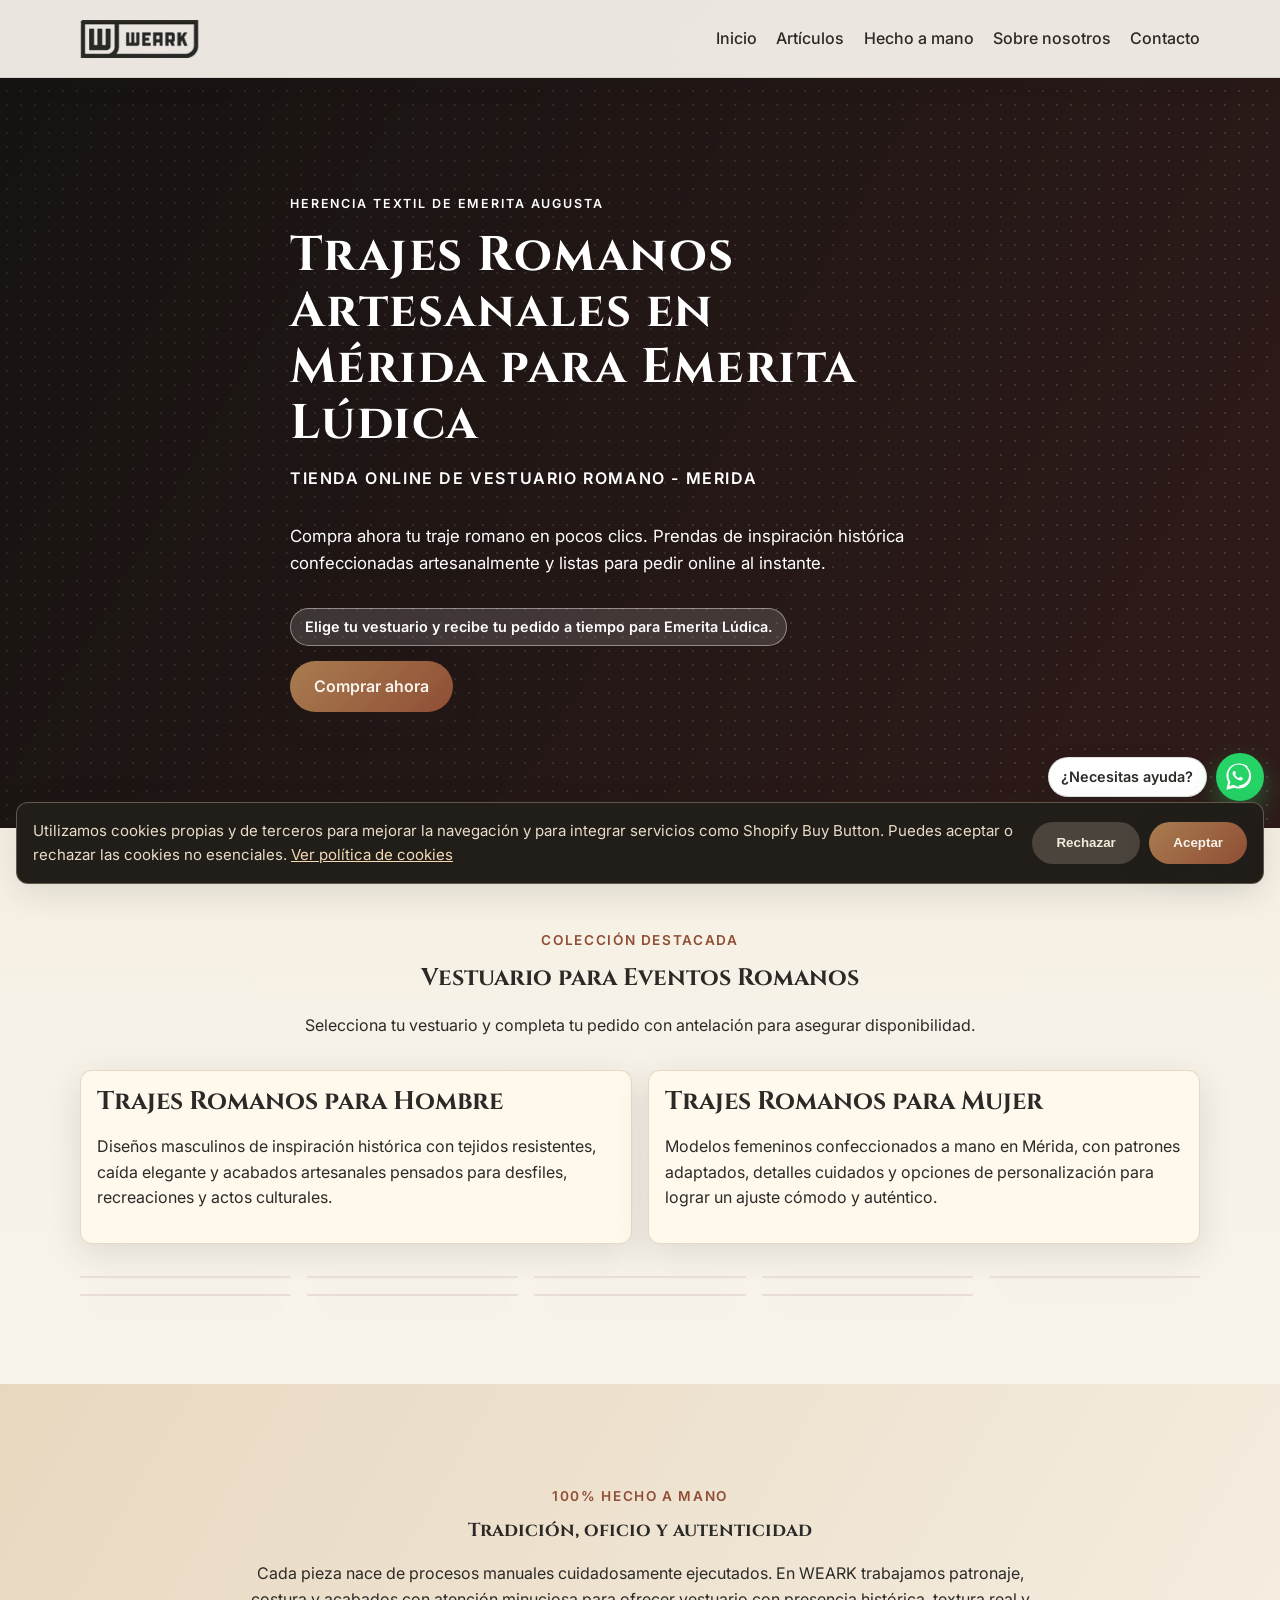
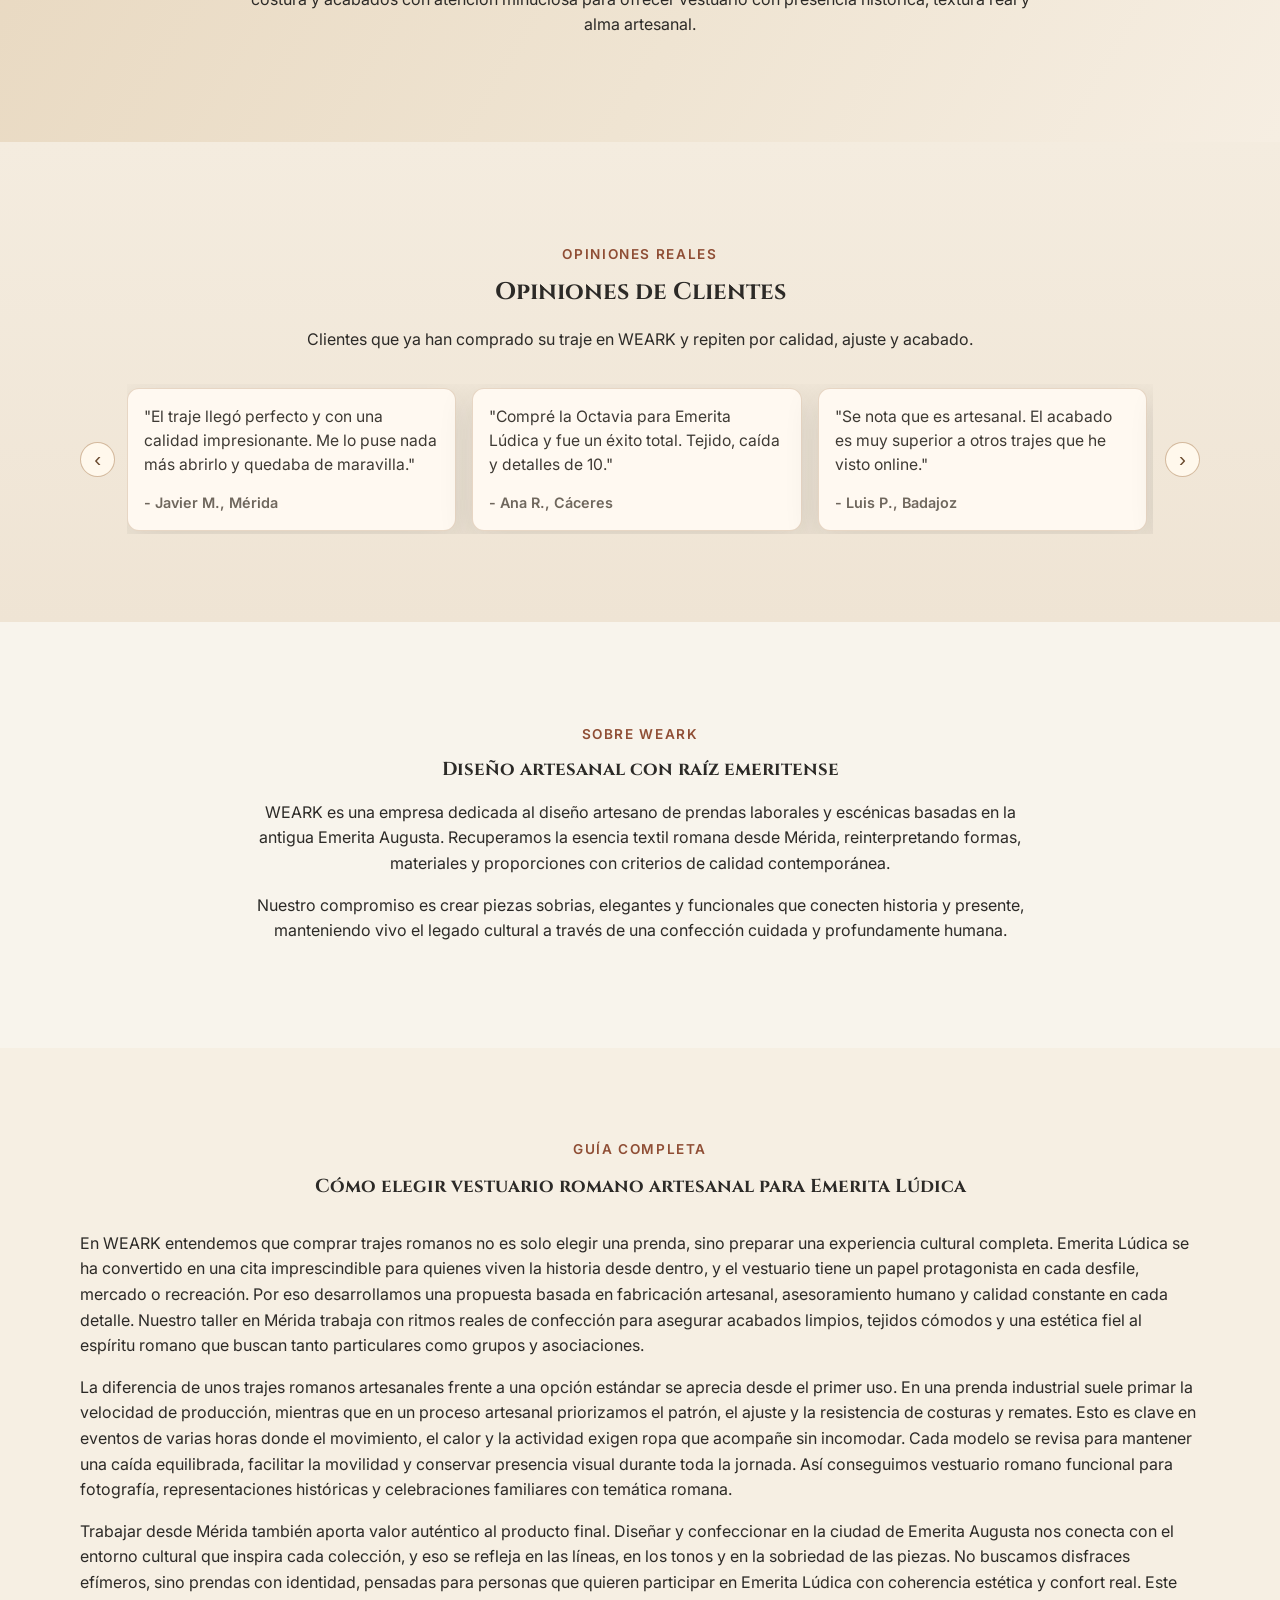
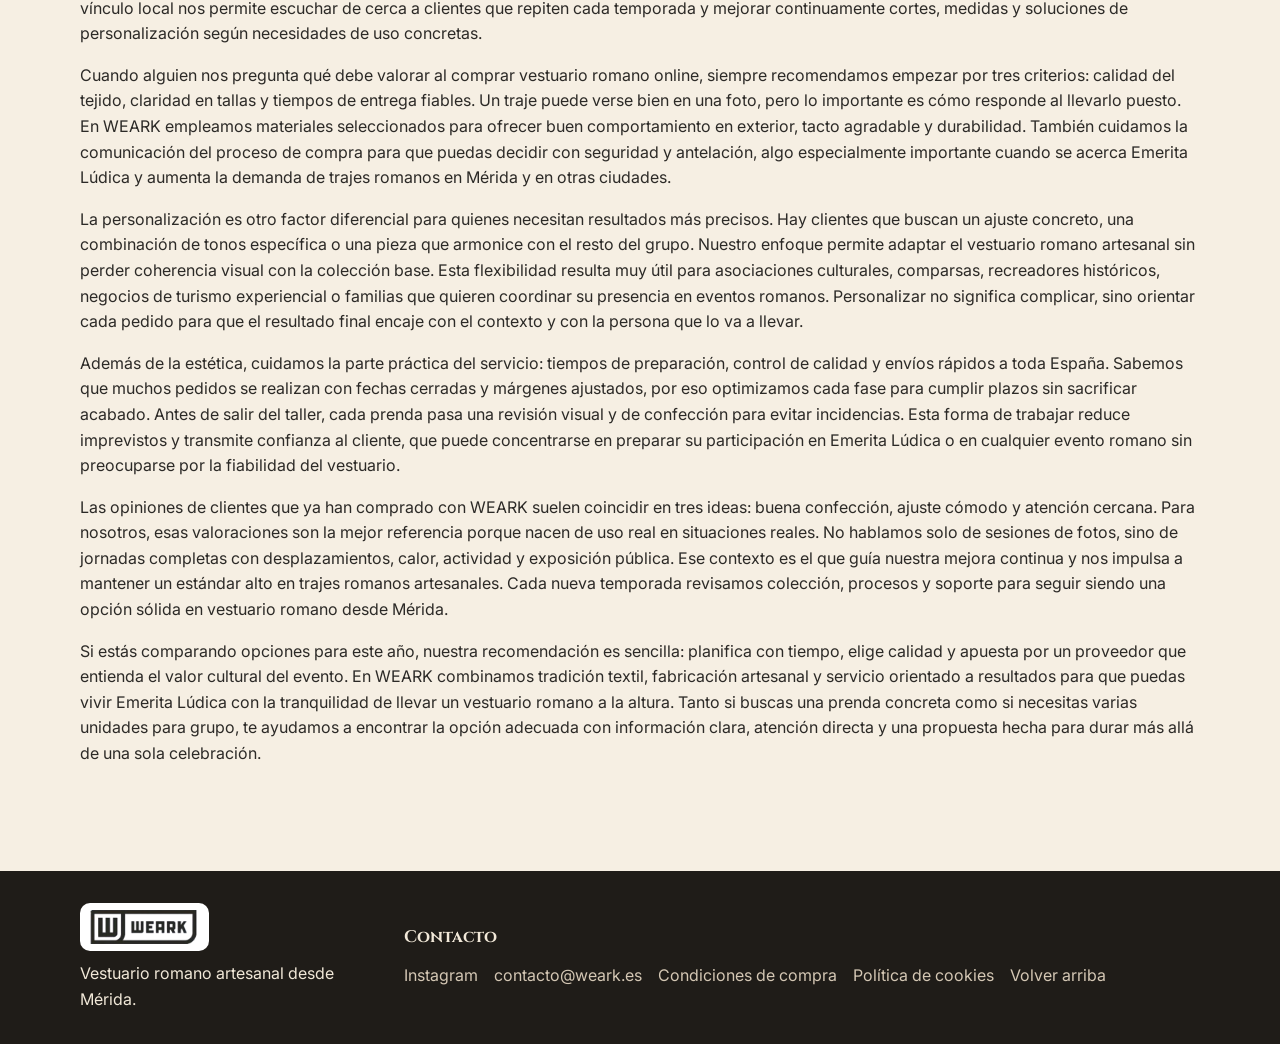
==== index.html @ 467ff2b6 "d" ====
﻿<!doctype html>
<html lang="es">
<head>
    <!-- Google Tag Manager -->
    
    <script>
(function(w,d,s,l,i){
  w[l]=w[l]||[];
  w[l].push({'gtm.start': new Date().getTime(), event:'gtm.js'});
  var f=d.getElementsByTagName(s)[0],
      j=d.createElement(s),
      dl=l!='dataLayer' ? '&l='+l : '';
  j.async=true;
  j.src='https://www.googletagmanager.com/gtm.js?id='+i+dl;
  f.parentNode.insertBefore(j,f);
})(window,document,'script','dataLayer','GTM-5R88CDH3');
</script>
    <!-- End Google Tag Manager -->
    <meta charset="UTF-8">
    <meta name="viewport" content="width=device-width, initial-scale=1.0">
    <title>Trajes Romanos Artesanales para Emerita Lúdica | WEARK</title>
    <meta name="description" content="Trajes romanos artesanales para Emerita Lúdica, confeccionados a mano en Mérida por WEARK. Calidad premium, personalización y envíos rápidos a toda España.">
    <meta name="robots" content="index, follow, max-image-preview:large, max-snippet:-1, max-video-preview:-1">
    <meta name="author" content="WEARK">
    <link rel="canonical" href="https://www.trajesromanos.com/">

    <meta property="og:locale" content="es_ES">
    <meta property="og:type" content="website">
    <meta property="og:site_name" content="WEARK">
    <meta property="og:title" content="Trajes Romanos Artesanales para Emerita Lúdica | WEARK">
    <meta property="og:description" content="Trajes romanos artesanales hechos a mano en Mérida. Calidad premium para Emerita Lúdica.">
    <meta property="og:url" content="https://www.trajesromanos.com/">
    <meta property="og:image" content="https://www.trajesromanos.com/og-image.jpg">

    <meta name="twitter:card" content="summary_large_image">
    <meta name="twitter:title" content="Trajes Romanos Artesanales para Emerita Lúdica | WEARK">
    <meta name="twitter:description" content="Trajes romanos artesanales hechos a mano en Mérida. Calidad premium para Emerita Lúdica.">
    <meta name="twitter:image" content="https://www.trajesromanos.com/og-image.jpg">

    <script type="application/ld+json">
    {
      "@context": "https://schema.org",
      "@type": "Organization",
      "name": "WEARK",
      "url": "https://www.trajesromanos.com/",
      "logo": "https://www.trajesromanos.com/static/logo_base.png",
      "email": "contacto@weark.es",
      "telephone": "+34 630 105 948",
      "address": {
        "@type": "PostalAddress",
        "streetAddress": "Marquesa de Pinares, 11",
        "addressLocality": "Mérida",
        "postalCode": "06800",
        "addressRegion": "Badajoz",
        "addressCountry": "ES"
      },
      "sameAs": [
        "https://www.instagram.com/weark.es/"
      ]
    }
    </script>
    <script type="application/ld+json">
    {
      "@context": "https://schema.org",
      "@type": "WebSite",
      "name": "WEARK",
      "url": "https://www.trajesromanos.com/",
      "inLanguage": "es-ES"
    }
    </script>
    <link rel="preconnect" href="https://fonts.googleapis.com">
    <link rel="preconnect" href="https://fonts.gstatic.com" crossorigin>
    <link href="https://fonts.googleapis.com/css2?family=Cinzel:wght@500;700&family=Inter:wght@400;500;600&display=swap" rel="stylesheet">
    <link rel="stylesheet" href="static/css/style.css">
</head>
<body>
<!-- Google Tag Manager (noscript) -->
<noscript>
  <iframe src="https://www.googletagmanager.com/ns.html?id=GTM-5R88CDH3"
  height="0" width="0" style="display:none;visibility:hidden"></iframe>
</noscript>
<!-- End Google Tag Manager (noscript) -->
<header class="hero" id="inicio">
    <video class="hero-video" autoplay muted loop playsinline preload="metadata" aria-hidden="true">
        <source src="static/tovarvideo.m4v" type="video/mp4">
    </video>
    <div class="hero-overlay"></div>
    <nav class="navbar">
        <div class="navbar-inner">
            <a href="#inicio" class="logo" aria-label="WEARK">
                <img src="static/logo_base.png" alt="Logo de WEARK, marca de trajes romanos artesanales en Mérida" class="logo-img" width="180" height="48" loading="lazy" decoding="async">
            </a>
            <button class="menu-toggle" aria-label="Abrir menú">Menú</button>
            <ul class="nav-links">
                <li><a href="#inicio">Inicio</a></li>
                <li><a href="#articulos">Artículos</a></li>
                <li><a href="#hecho-mano">Hecho a mano</a></li>
                <li><a href="#sobre-nosotros">Sobre nosotros</a></li>
                <li><a href="#contacto">Contacto</a></li>
            </ul>
        </div>
    </nav>

    <div class="hero-content container">
        <p class="hero-kicker">Herencia textil de Emerita Augusta</p>
        <h1>Trajes Romanos Artesanales en Mérida para Emerita Lúdica</h1>
        <p class="hero-subtitle">TIENDA ONLINE DE VESTUARIO ROMANO - MERIDA</p>
        <p class="hero-text">
            Compra ahora tu traje romano en pocos clics. Prendas de inspiración histórica
            confeccionadas artesanalmente y listas para pedir online al instante.
        </p>
        <p class="hero-guarantee">Elige tu vestuario y recibe tu pedido a tiempo para Emerita Lúdica.</p>
        <a href="#articulos" class="btn btn-primary">Comprar ahora</a>
    </div>
</header>

<main>
    <section class="section products" id="articulos">
        <div class="container">
            <div class="section-heading">
                <p class="section-label">Colección destacada</p>
                <h2>Vestuario para Eventos Romanos</h2>
                <p>
                    Selecciona tu vestuario y completa tu pedido con antelación para asegurar disponibilidad.
                </p>
                
            </div>

            <div class="seo-category-grid" aria-label="Categorías principales de vestuario romano">
                <article class="seo-category-card">
                    <h2>Trajes Romanos para Hombre</h2>
                    <p>
                        Diseños masculinos de inspiración histórica con tejidos resistentes, caída elegante y
                        acabados artesanales pensados para desfiles, recreaciones y actos culturales.
                    </p>
                </article>
                <article class="seo-category-card">
                    <h2>Trajes Romanos para Mujer</h2>
                    <p>
                        Modelos femeninos confeccionados a mano en Mérida, con patrones adaptados, detalles
                        cuidados y opciones de personalización para lograr un ajuste cómodo y auténtico.
                    </p>
                </article>
            </div>

            <div class="product-grid">
                <article class="product-card product-card--agripa" data-shopify-product-id="15895542497667">
                    <div class="shopify-button-placeholder">
                        <div id='product-component-1776346772786'></div>
                        <script type="text/javascript">
                    /*<![CDATA[*/
                    (function () {
                      var scriptURL = 'https://sdks.shopifycdn.com/buy-button/latest/buy-button-storefront.min.js';
                      if (window.ShopifyBuy) {
                        if (window.ShopifyBuy.UI) {
                          ShopifyBuyInit();
                        } else {
                          loadScript();
                        }
                      } else {
                        loadScript();
                      }
                      function loadScript() {
                        var script = document.createElement('script');
                        script.async = true;
                        script.src = scriptURL;
                        (document.getElementsByTagName('head')[0] || document.getElementsByTagName('body')[0]).appendChild(script);
                        script.onload = ShopifyBuyInit;
                      }
                      function ShopifyBuyInit() {
                        var client = ShopifyBuy.buildClient({
                          domain: 'gtq3mq-vb.myshopify.com',
                          storefrontAccessToken: '32702bb775fb3dd5990b9d63f48bd578',
                        });
                        ShopifyBuy.UI.onReady(client).then(function (ui) {
                          ui.createComponent('product', {
                            id: '15895542497667',
                            node: document.getElementById('product-component-1776346772786'),
                            moneyFormat: 'desde%20%E2%82%AC%7B%7Bamount_with_comma_separator%7D%7D',
                            options: {
                      "product": {
                        "styles": {
                          "product": {
                            "@media (min-width: 601px)": {
                              "max-width": "calc(25% - 20px)",
                              "margin-left": "20px",
                              "margin-bottom": "50px"
                            }
                          }
                        },
                        "buttonDestination": "modal",
                                "contents": {
                          "options": false,
                          "price": true
                        },
                        "text": {
                          "button": "COMPRAR"
                        }
                      },
                      "productSet": {
                        "styles": {
                          "products": {
                            "@media (min-width: 601px)": {
                              "margin-left": "-20px"
                            }
                          }
                        }
                      },
                      "modalProduct": {
                        "contents": {
                          "img": false,
                          "imgWithCarousel": true,
                          "button": false,
                          "buttonWithQuantity": true
                        },
                        "styles": {
                          "product": {
                            "@media (min-width: 601px)": {
                              "max-width": "100%",
                              "margin-left": "0px",
                              "margin-bottom": "0px"
                            }
                          }
                        },
                        "text": {
                          "button": "COMPRAR"
                        }
                      },
                      "option": {},
                      "cart": {
                        "text": {
                          "total": "Subtotal",
                          "button": "Checkout"
                        }
                      },
                      "toggle": {}
                    },
                          });
                        });
                      }
                    })();
                    /*]]>*/
                        </script>
                    </div>
                </article>

                <article class="product-card product-card--justiniano" data-shopify-product-id="15900901114243">
                    <div class="shopify-button-placeholder">
                        <div id='product-component-1776346635353'></div>
                        <script type="text/javascript">
                    /*<![CDATA[*/
                    (function () {
                      var scriptURL = 'https://sdks.shopifycdn.com/buy-button/latest/buy-button-storefront.min.js';
                      if (window.ShopifyBuy) {
                        if (window.ShopifyBuy.UI) {
                          ShopifyBuyInit();
                        } else {
                          loadScript();
                        }
                      } else {
                        loadScript();
                      }
                      function loadScript() {
                        var script = document.createElement('script');
                        script.async = true;
                        script.src = scriptURL;
                        (document.getElementsByTagName('head')[0] || document.getElementsByTagName('body')[0]).appendChild(script);
                        script.onload = ShopifyBuyInit;
                      }
                      function ShopifyBuyInit() {
                        var client = ShopifyBuy.buildClient({
                          domain: 'gtq3mq-vb.myshopify.com',
                          storefrontAccessToken: '32702bb775fb3dd5990b9d63f48bd578',
                        });
                        ShopifyBuy.UI.onReady(client).then(function (ui) {
                          ui.createComponent('product', {
                            id: '15900901114243',
                            node: document.getElementById('product-component-1776346635353'),
                            moneyFormat: 'desde%20%E2%82%AC%7B%7Bamount_with_comma_separator%7D%7D',
                            options: {
                              "product": {
                                "styles": {
                                  "product": {
                                    "@media (min-width: 601px)": {
                                      "max-width": "calc(25% - 20px)",
                                      "margin-left": "20px",
                                      "margin-bottom": "50px"
                                    }
                                  }
                                },
                                "buttonDestination": "modal",
                                "contents": {
                                  "options": false,
                                  "price": true
                                },
                                "text": {
                                  "button": "COMPRAR"
                                }
                              },
                              "productSet": {
                                "styles": {
                                  "products": {
                                    "@media (min-width: 601px)": {
                                      "margin-left": "-20px"
                                    }
                                  }
                                }
                              },
                              "modalProduct": {
                                "contents": {
                                  "img": false,
                                  "imgWithCarousel": true,
                                  "button": false,
                                  "buttonWithQuantity": true
                                },
                                "styles": {
                                  "product": {
                                    "@media (min-width: 601px)": {
                                      "max-width": "100%",
                                      "margin-left": "0px",
                                      "margin-bottom": "0px"
                                    }
                                  }
                                },
                                "text": {
                          "button": "COMPRAR"
                                }
                              },
                              "option": {},
                              "cart": {
                                "text": {
                                  "total": "Subtotal",
                                  "button": "Checkout"
                                }
                              },
                              "toggle": {}
                            },
                          });
                        });
                      }
                    })();
                    /*]]>*/
                        </script>
                    </div>
                </article>

                <article class="product-card product-card--lucio" data-shopify-product-id="15900936995203">
                    <div class="shopify-button-placeholder">
                        <div id='product-component-1776347283385'></div>
                        <script type="text/javascript">
                        /*<![CDATA[*/
                        (function () {
                          var scriptURL = 'https://sdks.shopifycdn.com/buy-button/latest/buy-button-storefront.min.js';
                          if (window.ShopifyBuy) {
                            if (window.ShopifyBuy.UI) {
                              ShopifyBuyInit();
                            } else {
                              loadScript();
                            }
                          } else {
                            loadScript();
                          }
                          function loadScript() {
                            var script = document.createElement('script');
                            script.async = true;
                            script.src = scriptURL;
                            (document.getElementsByTagName('head')[0] || document.getElementsByTagName('body')[0]).appendChild(script);
                            script.onload = ShopifyBuyInit;
                          }
                          function ShopifyBuyInit() {
                            var client = ShopifyBuy.buildClient({
                              domain: 'gtq3mq-vb.myshopify.com',
                              storefrontAccessToken: '32702bb775fb3dd5990b9d63f48bd578',
                            });
                            ShopifyBuy.UI.onReady(client).then(function (ui) {
                              ui.createComponent('product', {
                                id: '15900936995203',
                                node: document.getElementById('product-component-1776347283385'),
                                moneyFormat: 'desde%20%E2%82%AC%7B%7Bamount_with_comma_separator%7D%7D',
                                options: {
                          "product": {
                            "styles": {
                              "product": {
                                "@media (min-width: 601px)": {
                                  "max-width": "calc(25% - 20px)",
                                  "margin-left": "20px",
                                  "margin-bottom": "50px"
                                }
                              }
                            },
                            "buttonDestination": "modal",
                                "contents": {
                              "options": false,
                              "price": true
                            },
                            "text": {
                              "button": "COMPRAR"
                            }
                          },
                          "productSet": {
                            "styles": {
                              "products": {
                                "@media (min-width: 601px)": {
                                  "margin-left": "-20px"
                                }
                              }
                            }
                          },
                          "modalProduct": {
                            "contents": {
                              "img": false,
                              "imgWithCarousel": true,
                              "button": false,
                              "buttonWithQuantity": true
                            },
                            "styles": {
                              "product": {
                                "@media (min-width: 601px)": {
                                  "max-width": "100%",
                                  "margin-left": "0px",
                                  "margin-bottom": "0px"
                                }
                              }
                            },
                            "text": {
                                "button": "COMPRAR"
                            }
                          },
                          "option": {},
                          "cart": {
                            "text": {
                              "total": "Subtotal",
                              "button": "Checkout"
                            }
                          },
                          "toggle": {}
                        },
                              });
                            });
                          }
                        })();
                        /*]]>*/
                        </script>
                    </div>
                </article>

                <article class="product-card product-card--octavia-capa" data-shopify-product-id="15901947167107">
                    <div class="shopify-button-placeholder">
                        <div id='product-component-1776407784008'></div>
                        <script type="text/javascript">
                        /*<![CDATA[*/
                        (function () {
                          var scriptURL = 'https://sdks.shopifycdn.com/buy-button/latest/buy-button-storefront.min.js';
                          if (window.ShopifyBuy) {
                            if (window.ShopifyBuy.UI) {
                              ShopifyBuyInit();
                            } else {
                              loadScript();
                            }
                          } else {
                            loadScript();
                          }
                          function loadScript() {
                            var script = document.createElement('script');
                            script.async = true;
                            script.src = scriptURL;
                            (document.getElementsByTagName('head')[0] || document.getElementsByTagName('body')[0]).appendChild(script);
                            script.onload = ShopifyBuyInit;
                          }
                          function ShopifyBuyInit() {
                            var client = ShopifyBuy.buildClient({
                              domain: 'gtq3mq-vb.myshopify.com',
                              storefrontAccessToken: '32702bb775fb3dd5990b9d63f48bd578',
                            });
                            ShopifyBuy.UI.onReady(client).then(function (ui) {
                              ui.createComponent('product', {
                                id: '15901947167107',
                                node: document.getElementById('product-component-1776407784008'),
                                moneyFormat: 'desde%20%E2%82%AC%7B%7Bamount_with_comma_separator%7D%7D',
                                options: {
                                  "product": {
                                    "styles": {
                                      "product": {
                                        "@media (min-width: 601px)": {
                                          "max-width": "calc(25% - 20px)",
                                          "margin-left": "20px",
                                          "margin-bottom": "50px"
                                        }
                                      }
                                    },
                                    "buttonDestination": "modal",
                                "contents": {
                                      "options": false,
                                      "price": true
                                    },
                                    "text": {
                                      "button": "COMPRAR"
                                    }
                                  },
                                  "productSet": {
                                    "styles": {
                                      "products": {
                                        "@media (min-width: 601px)": {
                                          "margin-left": "-20px"
                                        }
                                      }
                                    }
                                  },
                                  "modalProduct": {
                                    "contents": {
                                      "img": false,
                                      "imgWithCarousel": true,
                                      "button": false,
                                      "buttonWithQuantity": true
                                    },
                                    "styles": {
                                      "product": {
                                        "@media (min-width: 601px)": {
                                          "max-width": "100%",
                                          "margin-left": "0px",
                                          "margin-bottom": "0px"
                                        }
                                      }
                                    },
                                    "text": {
                                    "button": "COMPRAR"
                                    }
                                  },
                                  "option": {},
                                  "cart": {
                                    "text": {
                                      "total": "Subtotal",
                                      "button": "Checkout"
                                    }
                                  },
                                  "toggle": {}
                                },
                              });
                            });
                          }
                        })();
                        /*]]>*/
                        </script>
                    </div>
                </article>

                <article class="product-card product-card--teodora" data-shopify-product-id="15901936877955">
                    <div class="shopify-button-placeholder">
                        <div id='product-component-1776407902450'></div>
                        <script type="text/javascript">
                        /*<![CDATA[*/
                        (function () {
                          var scriptURL = 'https://sdks.shopifycdn.com/buy-button/latest/buy-button-storefront.min.js';
                          if (window.ShopifyBuy) {
                            if (window.ShopifyBuy.UI) {
                              ShopifyBuyInit();
                            } else {
                              loadScript();
                            }
                          } else {
                            loadScript();
                          }
                          function loadScript() {
                            var script = document.createElement('script');
                            script.async = true;
                            script.src = scriptURL;
                            (document.getElementsByTagName('head')[0] || document.getElementsByTagName('body')[0]).appendChild(script);
                            script.onload = ShopifyBuyInit;
                          }
                          function ShopifyBuyInit() {
                            var client = ShopifyBuy.buildClient({
                              domain: 'gtq3mq-vb.myshopify.com',
                              storefrontAccessToken: '32702bb775fb3dd5990b9d63f48bd578',
                            });
                            ShopifyBuy.UI.onReady(client).then(function (ui) {
                              ui.createComponent('product', {
                                id: '15901936877955',
                                node: document.getElementById('product-component-1776407902450'),
                                moneyFormat: 'desde%20%E2%82%AC%7B%7Bamount_with_comma_separator%7D%7D',
                                options: {
                                  "product": {
                                    "styles": {
                                      "product": {
                                        "@media (min-width: 601px)": {
                                          "max-width": "calc(25% - 20px)",
                                          "margin-left": "20px",
                                          "margin-bottom": "50px"
                                        }
                                      }
                                    },
                                    "buttonDestination": "modal",
                                "contents": {
                                      "options": false,
                                      "price": true
                                    },
                                    "text": {
                                      "button": "COMPRAR"
                                    }
                                  },
                                  "productSet": {
                                    "styles": {
                                      "products": {
                                        "@media (min-width: 601px)": {
                                          "margin-left": "-20px"
                                        }
                                      }
                                    }
                                  },
                                  "modalProduct": {
                                    "contents": {
                                      "img": false,
                                      "imgWithCarousel": true,
                                      "button": false,
                                      "buttonWithQuantity": true
                                    },
                                    "styles": {
                                      "product": {
                                        "@media (min-width: 601px)": {
                                          "max-width": "100%",
                                          "margin-left": "0px",
                                          "margin-bottom": "0px"
                                        }
                                      }
                                    },
                                    "text": {
                                      "button": "COMPRAR"
                                    }
                                  },
                                  "option": {},
                                  "cart": {
                                    "text": {
                                      "total": "Subtotal",
                                      "button": "Checkout"
                                    }
                                  },
                                  "toggle": {}
                                },
                              });
                            });
                          }
                        })();
                        /*]]>*/
                        </script>
                    </div>
                </article>

                <article class="product-card product-card--livia" data-shopify-product-id="15901921280387">
                    <div class="shopify-button-placeholder">
                        <div id='product-component-1776408041378'></div>
                        <script type="text/javascript">
                        /*<![CDATA[*/
                        (function () {
                          var scriptURL = 'https://sdks.shopifycdn.com/buy-button/latest/buy-button-storefront.min.js';
                          if (window.ShopifyBuy) {
                            if (window.ShopifyBuy.UI) {
                              ShopifyBuyInit();
                            } else {
                              loadScript();
                            }
                          } else {
                            loadScript();
                          }
                          function loadScript() {
                            var script = document.createElement('script');
                            script.async = true;
                            script.src = scriptURL;
                            (document.getElementsByTagName('head')[0] || document.getElementsByTagName('body')[0]).appendChild(script);
                            script.onload = ShopifyBuyInit;
                          }
                          function ShopifyBuyInit() {
                            var client = ShopifyBuy.buildClient({
                              domain: 'gtq3mq-vb.myshopify.com',
                              storefrontAccessToken: '32702bb775fb3dd5990b9d63f48bd578',
                            });
                            ShopifyBuy.UI.onReady(client).then(function (ui) {
                              ui.createComponent('product', {
                                id: '15901921280387',
                                node: document.getElementById('product-component-1776408041378'),
                                moneyFormat: 'desde%20%E2%82%AC%7B%7Bamount_with_comma_separator%7D%7D',
                                options: {
                                  "product": {
                                    "styles": {
                                      "product": {
                                        "@media (min-width: 601px)": {
                                          "max-width": "calc(25% - 20px)",
                                          "margin-left": "20px",
                                          "margin-bottom": "50px"
                                        }
                                      }
                                    },
                                    "buttonDestination": "modal",
                                "contents": {
                                      "options": false,
                                      "price": true
                                    },
                                    "text": {
                                      "button": "COMPRAR"
                                    }
                                  },
                                  "productSet": {
                                    "styles": {
                                      "products": {
                                        "@media (min-width: 601px)": {
                                          "margin-left": "-20px"
                                        }
                                      }
                                    }
                                  },
                                  "modalProduct": {
                                    "contents": {
                                      "img": false,
                                      "imgWithCarousel": true,
                                      "button": false,
                                      "buttonWithQuantity": true
                                    },
                                    "styles": {
                                      "product": {
                                        "@media (min-width: 601px)": {
                                          "max-width": "100%",
                                          "margin-left": "0px",
                                          "margin-bottom": "0px"
                                        }
                                      }
                                    },
                                    "text": {
                                      "button": "COMPRAR"
                                    }
                                  },
                                  "option": {},
                                  "cart": {
                                    "text": {
                                      "total": "Subtotal",
                                      "button": "Checkout"
                                    }
                                  },
                                  "toggle": {}
                                },
                              });
                            });
                          }
                        })();
                        /*]]>*/
                        </script>
                    </div>
                </article>

                <article class="product-card product-card--proserpina" data-shopify-product-id="15901855318403">
                    <div class="shopify-button-placeholder">
                        <div id='product-component-1776408154618'></div>
                        <script type="text/javascript">
                        /*<![CDATA[*/
                        (function () {
                          var scriptURL = 'https://sdks.shopifycdn.com/buy-button/latest/buy-button-storefront.min.js';
                          if (window.ShopifyBuy) {
                            if (window.ShopifyBuy.UI) {
                              ShopifyBuyInit();
                            } else {
                              loadScript();
                            }
                          } else {
                            loadScript();
                          }
                          function loadScript() {
                            var script = document.createElement('script');
                            script.async = true;
                            script.src = scriptURL;
                            (document.getElementsByTagName('head')[0] || document.getElementsByTagName('body')[0]).appendChild(script);
                            script.onload = ShopifyBuyInit;
                          }
                          function ShopifyBuyInit() {
                            var client = ShopifyBuy.buildClient({
                              domain: 'gtq3mq-vb.myshopify.com',
                              storefrontAccessToken: '32702bb775fb3dd5990b9d63f48bd578',
                            });
                            ShopifyBuy.UI.onReady(client).then(function (ui) {
                              ui.createComponent('product', {
                                id: '15901855318403',
                                node: document.getElementById('product-component-1776408154618'),
                                moneyFormat: 'desde%20%E2%82%AC%7B%7Bamount_with_comma_separator%7D%7D',
                                options: {
                                  "product": {
                                    "styles": {
                                      "product": {
                                        "@media (min-width: 601px)": {
                                          "max-width": "calc(25% - 20px)",
                                          "margin-left": "20px",
                                          "margin-bottom": "50px"
                                        }
                                      }
                                    },
                                    "buttonDestination": "modal",
                                "contents": {
                                      "options": false,
                                      "price": true
                                    },
                                    "text": {
                                      "button": "COMPRAR"
                                    }
                                  },
                                  "productSet": {
                                    "styles": {
                                      "products": {
                                        "@media (min-width: 601px)": {
                                          "margin-left": "-20px"
                                        }
                                      }
                                    }
                                  },
                                  "modalProduct": {
                                    "contents": {
                                      "img": false,
                                      "imgWithCarousel": true,
                                      "button": false,
                                      "buttonWithQuantity": true
                                    },
                                    "styles": {
                                      "product": {
                                        "@media (min-width: 601px)": {
                                          "max-width": "100%",
                                          "margin-left": "0px",
                                          "margin-bottom": "0px"
                                        }
                                      }
                                    },
                                    "text": {
                                      "button": "COMPRAR"
                                    }
                                  },
                                  "option": {},
                                  "cart": {
                                    "text": {
                                      "total": "Subtotal",
                                      "button": "Checkout"
                                    }
                                  },
                                  "toggle": {}
                                },
                              });
                            });
                          }
                        })();
                        /*]]>*/
                        </script>
                    </div>
                </article>

                <article class="product-card" data-shopify-product-id="15902953079171">
                    <div class="shopify-button-placeholder">
                        <div id='product-component-1776409500713'></div>
                        <script type="text/javascript">
                        /*<![CDATA[*/
                        (function () {
                          var scriptURL = 'https://sdks.shopifycdn.com/buy-button/latest/buy-button-storefront.min.js';
                          if (window.ShopifyBuy) {
                            if (window.ShopifyBuy.UI) {
                              ShopifyBuyInit();
                            } else {
                              loadScript();
                            }
                          } else {
                            loadScript();
                          }
                          function loadScript() {
                            var script = document.createElement('script');
                            script.async = true;
                            script.src = scriptURL;
                            (document.getElementsByTagName('head')[0] || document.getElementsByTagName('body')[0]).appendChild(script);
                            script.onload = ShopifyBuyInit;
                          }
                          function ShopifyBuyInit() {
                            var client = ShopifyBuy.buildClient({
                              domain: 'gtq3mq-vb.myshopify.com',
                              storefrontAccessToken: '32702bb775fb3dd5990b9d63f48bd578',
                            });
                            ShopifyBuy.UI.onReady(client).then(function (ui) {
                              ui.createComponent('product', {
                                id: '15902953079171',
                                node: document.getElementById('product-component-1776409500713'),
                                moneyFormat: 'desde%20%E2%82%AC%7B%7Bamount_with_comma_separator%7D%7D',
                                options: {
                                  "product": {
                                    "styles": {
                                      "product": {
                                        "@media (min-width: 601px)": {
                                          "max-width": "calc(25% - 20px)",
                                          "margin-left": "20px",
                                          "margin-bottom": "50px"
                                        }
                                      }
                                    },
                                    "buttonDestination": "modal",
                                "contents": {
                                      "options": false,
                                      "price": true
                                    },
                                    "text": {
                                      "button": "COMPRAR"
                                    }
                                  },
                                  "productSet": {
                                    "styles": {
                                      "products": {
                                        "@media (min-width: 601px)": {
                                          "margin-left": "-20px"
                                        }
                                      }
                                    }
                                  },
                                  "modalProduct": {
                                    "contents": {
                                      "img": false,
                                      "imgWithCarousel": true,
                                      "button": false,
                                      "buttonWithQuantity": true
                                    },
                                    "styles": {
                                      "product": {
                                        "@media (min-width: 601px)": {
                                          "max-width": "100%",
                                          "margin-left": "0px",
                                          "margin-bottom": "0px"
                                        }
                                      }
                                    },
                                    "text": {
                                      "button": "COMPRAR"
                                    }
                                  },
                                  "option": {},
                                  "cart": {
                                    "text": {
                                      "total": "Subtotal",
                                      "button": "Checkout"
                                    }
                                  },
                                  "toggle": {}
                                },
                              });
                            });
                          }
                        })();
                        /*]]>*/
                        </script>
                    </div>
                </article>

                <article class="product-card" data-shopify-product-id="15903000920451">
                    <div class="shopify-button-placeholder">
                        <div id='product-component-1776410969298'></div>
                        <script type="text/javascript">
                        /*<![CDATA[*/
                        (function () {
                          var scriptURL = 'https://sdks.shopifycdn.com/buy-button/latest/buy-button-storefront.min.js';
                          if (window.ShopifyBuy) {
                            if (window.ShopifyBuy.UI) {
                              ShopifyBuyInit();
                            } else {
                              loadScript();
                            }
                          } else {
                            loadScript();
                          }
                          function loadScript() {
                            var script = document.createElement('script');
                            script.async = true;
                            script.src = scriptURL;
                            (document.getElementsByTagName('head')[0] || document.getElementsByTagName('body')[0]).appendChild(script);
                            script.onload = ShopifyBuyInit;
                          }
                          function ShopifyBuyInit() {
                            var client = ShopifyBuy.buildClient({
                              domain: 'gtq3mq-vb.myshopify.com',
                              storefrontAccessToken: '32702bb775fb3dd5990b9d63f48bd578',
                            });
                            ShopifyBuy.UI.onReady(client).then(function (ui) {
                              ui.createComponent('product', {
                                id: '15903000920451',
                                node: document.getElementById('product-component-1776410969298'),
                                moneyFormat: 'desde%20%E2%82%AC%7B%7Bamount_with_comma_separator%7D%7D',
                                options: {
                                  "product": {
                                    "styles": {
                                      "product": {
                                        "@media (min-width: 601px)": {
                                          "max-width": "calc(25% - 20px)",
                                          "margin-left": "20px",
                                          "margin-bottom": "50px"
                                        }
                                      }
                                    },
                                    "buttonDestination": "modal",
                                "contents": {
                                      "options": false,
                                      "price": true
                                    },
                                    "text": {
                                      "button": "COMPRAR"
                                    }
                                  },
                                  "productSet": {
                                    "styles": {
                                      "products": {
                                        "@media (min-width: 601px)": {
                                          "margin-left": "-20px"
                                        }
                                      }
                                    }
                                  },
                                  "modalProduct": {
                                    "contents": {
                                      "img": false,
                                      "imgWithCarousel": true,
                                      "button": false,
                                      "buttonWithQuantity": true
                                    },
                                    "styles": {
                                      "product": {
                                        "@media (min-width: 601px)": {
                                          "max-width": "100%",
                                          "margin-left": "0px",
                                          "margin-bottom": "0px"
                                        }
                                      }
                                    },
                                    "text": {
                                      "button": "COMPRAR"
                                    }
                                  },
                                  "option": {},
                                  "cart": {
                                    "text": {
                                      "total": "Subtotal",
                                      "button": "Checkout"
                                    }
                                  },
                                  "toggle": {}
                                },
                              });
                            });
                          }
                        })();
                        /*]]>*/
                        </script>
                    </div>
                </article>
            </div>

            <!-- Alternativa: aquí se puede insertar un Buy Button de colección completa desde Shopify -->
            <div id="shopify-collection-container" hidden></div>
        </div>
    </section>

    <section class="section handmade" id="hecho-mano">
        <div class="container handmade-content">
            <p class="section-label">100% hecho a mano</p>
            <h3>Tradición, oficio y autenticidad</h3>
            <p>
                Cada pieza nace de procesos manuales cuidadosamente ejecutados. En WEARK
                trabajamos patronaje, costura y acabados con atención minuciosa para ofrecer
                vestuario con presencia histórica, textura real y alma artesanal.
            </p>
        </div>
    </section>

    <section class="section testimonials" id="testimonios">
        <div class="container">
            <div class="section-heading">
                <p class="section-label">Opiniones reales</p>
                <h2>Opiniones de Clientes</h2>
                <p>
                    Clientes que ya han comprado su traje en WEARK y repiten por calidad, ajuste y acabado.
                </p>
            </div>
            <div class="testimonials-slider" aria-label="Opiniones de clientes">
                <button type="button" class="testimonial-nav testimonial-prev" aria-label="Testimonio anterior">‹</button>
                <div class="testimonials-track">
                    <article class="testimonial-card">
                        <p class="testimonial-text">
                            "El traje llegó perfecto y con una calidad impresionante. Me lo puse nada más abrirlo y
                            quedaba de maravilla."
                        </p>
                        <p class="testimonial-author">- Javier M., Mérida</p>
                    </article>
                    <article class="testimonial-card">
                        <p class="testimonial-text">
                            "Compré la Octavia para Emerita Lúdica y fue un éxito total. Tejido, caída y detalles de 10."
                        </p>
                        <p class="testimonial-author">- Ana R., Cáceres</p>
                    </article>
                    <article class="testimonial-card">
                        <p class="testimonial-text">
                            "Se nota que es artesanal. El acabado es muy superior a otros trajes que he visto online."
                        </p>
                        <p class="testimonial-author">- Luis P., Badajoz</p>
                    </article>
                    <article class="testimonial-card">
                        <p class="testimonial-text">
                            "Pedí dos trajes para el grupo y llegaron rápidos, bien rematados y con talla perfecta."
                        </p>
                        <p class="testimonial-author">- Marta C., Sevilla</p>
                    </article>
                    <article class="testimonial-card">
                        <p class="testimonial-text">
                            "La tela y el corte son espectaculares. Se nota muchísimo la diferencia frente a uno estándar."
                        </p>
                        <p class="testimonial-author">- Diego T., Madrid</p>
                    </article>
                    <article class="testimonial-card">
                        <p class="testimonial-text">
                            "Atención de 10 y traje impecable. Compré online y en el acto tuve claro que acerté."
                        </p>
                        <p class="testimonial-author">- Rocío F., Toledo</p>
                    </article>
                </div>
                <button type="button" class="testimonial-nav testimonial-next" aria-label="Siguiente testimonio">›</button>
            </div>
        </div>
    </section>

    <section class="section about" id="sobre-nosotros">
        <div class="container about-content">
            <p class="section-label">Sobre WEARK</p>
            <h3>Diseño artesanal con raíz emeritense</h3>
            <p>
                WEARK es una empresa dedicada al diseño artesano de prendas laborales y
                escénicas basadas en la antigua Emerita Augusta. Recuperamos la esencia
                textil romana desde Mérida, reinterpretando formas, materiales y proporciones
                con criterios de calidad contemporánea.
            </p>
            <p>
                Nuestro compromiso es crear piezas sobrias, elegantes y funcionales que
                conecten historia y presente, manteniendo vivo el legado cultural a través
                de una confección cuidada y profundamente humana.
            </p>
        </div>
    </section>

    <section class="section seo-content" id="guia-trajes-romanos">
        <div class="container">
            <div class="section-heading">
                <p class="section-label">Guía completa</p>
                <h3>Cómo elegir vestuario romano artesanal para Emerita Lúdica</h3>
            </div>
            <p>
                En WEARK entendemos que comprar trajes romanos no es solo elegir una prenda, sino preparar una
                experiencia cultural completa. Emerita Lúdica se ha convertido en una cita imprescindible para
                quienes viven la historia desde dentro, y el vestuario tiene un papel protagonista en cada desfile,
                mercado o recreación. Por eso desarrollamos una propuesta basada en fabricación artesanal,
                asesoramiento humano y calidad constante en cada detalle. Nuestro taller en Mérida trabaja con
                ritmos reales de confección para asegurar acabados limpios, tejidos cómodos y una estética fiel al
                espíritu romano que buscan tanto particulares como grupos y asociaciones.
            </p>
            <p>
                La diferencia de unos trajes romanos artesanales frente a una opción estándar se aprecia desde el
                primer uso. En una prenda industrial suele primar la velocidad de producción, mientras que en un
                proceso artesanal priorizamos el patrón, el ajuste y la resistencia de costuras y remates. Esto es
                clave en eventos de varias horas donde el movimiento, el calor y la actividad exigen ropa que
                acompañe sin incomodar. Cada modelo se revisa para mantener una caída equilibrada, facilitar la
                movilidad y conservar presencia visual durante toda la jornada. Así conseguimos vestuario romano
                funcional para fotografía, representaciones históricas y celebraciones familiares con temática romana.
            </p>
            <p>
                Trabajar desde Mérida también aporta valor auténtico al producto final. Diseñar y confeccionar en la
                ciudad de Emerita Augusta nos conecta con el entorno cultural que inspira cada colección, y eso se
                refleja en las líneas, en los tonos y en la sobriedad de las piezas. No buscamos disfraces efímeros,
                sino prendas con identidad, pensadas para personas que quieren participar en Emerita Lúdica con
                coherencia estética y confort real. Este vínculo local nos permite escuchar de cerca a clientes que
                repiten cada temporada y mejorar continuamente cortes, medidas y soluciones de personalización según
                necesidades de uso concretas.
            </p>
            <p>
                Cuando alguien nos pregunta qué debe valorar al comprar vestuario romano online, siempre recomendamos
                empezar por tres criterios: calidad del tejido, claridad en tallas y tiempos de entrega fiables. Un
                traje puede verse bien en una foto, pero lo importante es cómo responde al llevarlo puesto. En WEARK
                empleamos materiales seleccionados para ofrecer buen comportamiento en exterior, tacto agradable y
                durabilidad. También cuidamos la comunicación del proceso de compra para que puedas decidir con
                seguridad y antelación, algo especialmente importante cuando se acerca Emerita Lúdica y aumenta la
                demanda de trajes romanos en Mérida y en otras ciudades.
            </p>
            <p>
                La personalización es otro factor diferencial para quienes necesitan resultados más precisos. Hay
                clientes que buscan un ajuste concreto, una combinación de tonos específica o una pieza que armonice
                con el resto del grupo. Nuestro enfoque permite adaptar el vestuario romano artesanal sin perder
                coherencia visual con la colección base. Esta flexibilidad resulta muy útil para asociaciones
                culturales, comparsas, recreadores históricos, negocios de turismo experiencial o familias que quieren
                coordinar su presencia en eventos romanos. Personalizar no significa complicar, sino orientar cada
                pedido para que el resultado final encaje con el contexto y con la persona que lo va a llevar.
            </p>
            <p>
                Además de la estética, cuidamos la parte práctica del servicio: tiempos de preparación, control de
                calidad y envíos rápidos a toda España. Sabemos que muchos pedidos se realizan con fechas cerradas y
                márgenes ajustados, por eso optimizamos cada fase para cumplir plazos sin sacrificar acabado. Antes
                de salir del taller, cada prenda pasa una revisión visual y de confección para evitar incidencias.
                Esta forma de trabajar reduce imprevistos y transmite confianza al cliente, que puede concentrarse en
                preparar su participación en Emerita Lúdica o en cualquier evento romano sin preocuparse por la
                fiabilidad del vestuario.
            </p>
            <p>
                Las opiniones de clientes que ya han comprado con WEARK suelen coincidir en tres ideas: buena
                confección, ajuste cómodo y atención cercana. Para nosotros, esas valoraciones son la mejor referencia
                porque nacen de uso real en situaciones reales. No hablamos solo de sesiones de fotos, sino de
                jornadas completas con desplazamientos, calor, actividad y exposición pública. Ese contexto es el que
                guía nuestra mejora continua y nos impulsa a mantener un estándar alto en trajes romanos artesanales.
                Cada nueva temporada revisamos colección, procesos y soporte para seguir siendo una opción sólida en
                vestuario romano desde Mérida.
            </p>
            <p>
                Si estás comparando opciones para este año, nuestra recomendación es sencilla: planifica con tiempo,
                elige calidad y apuesta por un proveedor que entienda el valor cultural del evento. En WEARK
                combinamos tradición textil, fabricación artesanal y servicio orientado a resultados para que puedas
                vivir Emerita Lúdica con la tranquilidad de llevar un vestuario romano a la altura. Tanto si buscas
                una prenda concreta como si necesitas varias unidades para grupo, te ayudamos a encontrar la opción
                adecuada con información clara, atención directa y una propuesta hecha para durar más allá de una sola
                celebración.
            </p>
        </div>
    </section>
</main>

<footer class="footer" id="contacto">
    <div class="container footer-content">
        <div class="footer-brand-block">
            <div class="footer-logo-wrap">
                <img src="static/logo_base.png" alt="Logo de WEARK, vestuario romano artesanal para eventos en Mérida" class="footer-logo-img" width="180" height="48" loading="lazy" decoding="async">
            </div>
            <p>Vestuario romano artesanal desde Mérida.</p>
        </div>
        <div class="footer-links">
            <h2 class="contact-heading">Contacto</h2>
            <a href="https://www.instagram.com/weark.es/" target="_blank" rel="noopener noreferrer" aria-label="Instagram de WEARK">Instagram</a>
            <a href="mailto:contacto@weark.es" aria-label="Correo electrónico de WEARK">contacto@weark.es</a>
            <button type="button" class="footer-link-button" data-modal-open="modal-condiciones-compra">Condiciones de compra</button>
            <button type="button" class="footer-link-button" data-modal-open="modal-politica-cookies">Política de cookies</button>
            <a href="#inicio">Volver arriba</a>
        </div>
    </div>
</footer>

<div class="modal-overlay" id="modal-condiciones-compra" aria-hidden="true">
    <div class="modal-panel" role="dialog" aria-modal="true" aria-labelledby="modal-condiciones-title">
        <button type="button" class="modal-close" data-modal-close aria-label="Cerrar modal">x</button>
        <h2 id="modal-condiciones-title">Condiciones de compra</h2>
        <div class="modal-content">
            <h3>1. Identificación del vendedor</h3>
            <p>
                Titular: Weark Custom Tovar S.L.<br>
                Nombre comercial: Weark<br>
                CIF: B06763502<br>
                Domicilio: Marquesa de Pinares, 11, 06800, Mérida (Badajoz), España<br>
                Email: weark@weark.es<br>
                Teléfono: 630 105 948
            </p>

            <h3>2. Objeto</h3>
            <p>
                Las presentes condiciones regulan la compra de productos ofrecidos en esta web,
                consistentes en vestuario romano y artículos textiles.
            </p>

            <h3>3. Proceso de compra</h3>
            <p>
                El cliente podrá seleccionar los productos deseados y realizar el pedido a través
                de la web o mediante contacto directo (WhatsApp o email).
            </p>
            <p>
                Antes de confirmar el pedido, el cliente podrá revisar los detalles del mismo
                (productos, precio, envío).
            </p>

            <h3>4. Precios</h3>
            <p>Todos los precios están indicados en euros (EUR) e incluyen los impuestos aplicables.</p>
            <ul>
                <li>9 EUR por pedido</li>
                <li>Envio gratuito a partir de 60 EUR</li>
            </ul>

            <h3>5. Métodos de pago</h3>
            <ul>
                <li>Tarjeta bancaria (Redsys)</li>
                <li>PayPal</li>
                <li>Bizum</li>
            </ul>

            <h3>6. Disponibilidad</h3>
            <p>
                Todos los pedidos están sujetos a disponibilidad. En caso de no disponibilidad de
                un producto tras la compra, se informará al cliente y se procederá al reembolso.
            </p>

            <h3>7. Envíos</h3>
            <ul>
                <li>Plazo de preparación: 2 a 15 días laborables (según stock)</li>
                <li>Plazo de entrega: 24 horas desde el envío</li>
                <li>Empresa de transporte: Nacex</li>
            </ul>

            <h3>8. Devoluciones y derecho de desistimiento</h3>
            <h4>8.1 Derecho de desistimiento</h4>
            <p>
                El cliente dispone de un plazo de 14 días naturales desde la recepción del pedido
                para ejercer su derecho de desistimiento. Para ello deberá comunicarlo por email a
                weark@weark.es.
            </p>
            <h4>8.2 Condiciones de devolución</h4>
            <ul>
                <li>El producto debe estar en perfecto estado, sin usar y con su embalaje original.</li>
                <li>
                    El cliente será responsable de la disminución de valor de los bienes resultante
                    de una manipulación distinta a la necesaria para establecer su naturaleza,
                    características o funcionamiento.
                </li>
                <li>Los gastos de devolución correrán a cargo del cliente.</li>
                <li>No se aceptarán devoluciones de productos personalizados o hechos a medida.</li>
            </ul>
            <h4>8.3 Reembolsos</h4>
            <p>
                Una vez recibido y revisado el producto, se procederá al reembolso del importe
                correspondiente en un plazo máximo de 14 días.
            </p>

            <h3>9. Productos defectuosos</h3>
            <p>En caso de defecto de fabricación o error en el pedido:</p>
            <ul>
                <li>Weark se hará cargo de los gastos de recogida y envío.</li>
                <li>El cliente podrá solicitar cambio o reembolso.</li>
            </ul>

            <h3>10. Productos personalizados</h3>
            <p>
                Los productos confeccionados a medida o personalizados no admiten devolución,
                salvo defecto de fabricación.
            </p>

            <h3>11. Atención al cliente</h3>
            <p>
                Email: weark@weark.es<br>
                Teléfono: 630 105 948<br>
                Horario de atención: lunes a viernes de 9:00 a 14:00
            </p>

            <h3>12. Legislación aplicable</h3>
            <p>
                Las presentes condiciones se rigen por la legislación española. Cualquier
                controversia se someterá a los juzgados y tribunales del domicilio del consumidor.
            </p>
        </div>
    </div>
</div>

<div class="modal-overlay" id="modal-politica-cookies" aria-hidden="true">
    <div class="modal-panel" role="dialog" aria-modal="true" aria-labelledby="modal-cookies-title">
        <button type="button" class="modal-close" data-modal-close aria-label="Cerrar modal">x</button>
        <h2 id="modal-cookies-title">Política de cookies</h2>
        <div class="modal-content">
            <h3>1. Qué son las cookies</h3>
            <p>
                Las cookies son pequeños archivos que se almacenan en tu dispositivo al visitar una
                web. Sirven para mejorar la experiencia de navegación y obtener información técnica.
            </p>

            <h3>2. Tipos de cookies que podemos usar</h3>
            <ul>
                <li>Cookies técnicas: necesarias para el funcionamiento básico del sitio.</li>
                <li>Cookies de analítica: ayudan a medir uso y rendimiento de la web.</li>
                <li>Cookies de terceros: pueden activarse al integrar servicios externos como Shopify.</li>
            </ul>

            <h3>3. Finalidad</h3>
            <p>
                Utilizamos cookies para recordar preferencias, garantizar funcionalidades y analizar
                de forma agregada el tráfico del sitio.
            </p>

            <h3>4. Gestión y desactivación</h3>
            <p>
                Puedes configurar o bloquear cookies desde tu navegador. Ten en cuenta que algunas
                funcionalidades pueden verse afectadas si desactivas cookies técnicas.
            </p>

            <h3>5. Cookies de Shopify</h3>
            <p>
                Al insertar Buy Buttons o componentes de Shopify, pueden instalarse cookies propias
                y de terceros de Shopify para gestionar carrito, sesión y proceso de compra.
            </p>

            <h3>6. Contacto</h3>
            <p>
                Para cualquier consulta sobre cookies puedes escribir a:
                <br>weark@weark.es
            </p>
        </div>
    </div>
</div>

<aside class="cookie-banner" id="cookie-banner" role="dialog" aria-live="polite" aria-label="Aviso de cookies">
    <p>
        Utilizamos cookies propias y de terceros para mejorar la navegación y para integrar servicios
        como Shopify Buy Button. Puedes aceptar o rechazar las cookies no esenciales.
        <button type="button" class="cookie-policy-link" data-modal-open="modal-politica-cookies">Ver política de cookies</button>
    </p>
    <div class="cookie-banner-actions">
        <button type="button" class="btn btn-secondary cookie-reject" id="cookie-reject">Rechazar</button>
        <button type="button" class="btn btn-primary cookie-accept" id="cookie-accept">Aceptar</button>
    </div>
</aside>

<a
    href="https://wa.me/34630105948?text=Hola%2C%20necesito%20información%20sobre%20vuestros%20productos."
    class="whatsapp-float"
    target="_blank"
    rel="noopener noreferrer"
    aria-label="Contactar por WhatsApp al 630 105 948"
>
    <span class="whatsapp-float-label">¿Necesitas ayuda?</span>
    <span class="whatsapp-float-button" aria-hidden="true">
        <svg viewBox="0 0 32 32" role="img" aria-hidden="true" focusable="false">
            <path
                fill="currentColor"
                d="M19.11 17.15c-.3-.15-1.77-.87-2.04-.96-.27-.1-.46-.15-.66.15-.2.3-.76.96-.93 1.16-.17.2-.34.22-.64.08-.3-.15-1.24-.46-2.36-1.47-.87-.78-1.46-1.75-1.63-2.05-.17-.3-.02-.46.13-.6.13-.13.3-.34.44-.5.15-.17.2-.3.3-.5.1-.2.05-.37-.02-.52-.08-.15-.66-1.58-.9-2.16-.24-.58-.49-.5-.66-.5h-.57c-.2 0-.52.08-.8.37-.27.3-1.04 1.02-1.04 2.5s1.06 2.9 1.21 3.1c.15.2 2.09 3.2 5.07 4.49.71.3 1.27.48 1.7.61.72.23 1.37.2 1.88.12.57-.08 1.77-.73 2.02-1.44.25-.7.25-1.3.17-1.43-.08-.12-.28-.2-.58-.35m-3.1 10.58h-.01a13.1 13.1 0 0 1-6.68-1.83l-.48-.28-4.97 1.3 1.33-4.85-.31-.5a13.05 13.05 0 0 1-2-7.01C2.9 7.34 8.35 1.9 15.05 1.9c3.24 0 6.3 1.26 8.59 3.56a12.08 12.08 0 0 1 3.56 8.58c0 6.7-5.45 12.15-12.15 12.15m10.35-22.5A14.52 14.52 0 0 0 15.05.5C7.02.5.5 7.02.5 15.05c0 2.56.67 5.05 1.93 7.24L.37 31.5l9.45-2.47a14.48 14.48 0 0 0 5.23.97h.01c8.03 0 14.55-6.52 14.55-14.55 0-3.9-1.52-7.56-4.25-10.22"
            ></path>
        </svg>
    </span>
</a>

<script type="application/ld+json">
{
 "@context":"https://schema.org",
 "@type":"LocalBusiness",
 "name":"WEARK",
 "url":"https://www.trajesromanos.com",
 "telephone":"+34630105948",
 "address":{
   "@type":"PostalAddress",
   "addressLocality":"Mérida",
   "addressCountry":"ES"
 }
}
</script>
<script type="application/ld+json">
{
  "@context": "https://schema.org",
  "@type": "Product",
  "name": "Trajes romanos artesanales WEARK",
  "description": "Colección de trajes romanos artesanales confeccionados en Mérida para Emerita Lúdica y eventos históricos.",
  "brand": {
    "@type": "Brand",
    "name": "WEARK"
  },
  "image": "https://www.trajesromanos.com/og-image.jpg",
  "offers": {
    "@type": "AggregateOffer",
    "priceCurrency": "EUR",
    "lowPrice": "39.00",
    "highPrice": "89.00",
    "offerCount": "10",
    "availability": "https://schema.org/InStock",
    "url": "https://www.trajesromanos.com/"
  },
  "aggregateRating": {
    "@type": "AggregateRating",
    "ratingValue": "4.9",
    "reviewCount": "63",
    "bestRating": "5",
    "worstRating": "1"
  }
}
</script>
<script src="static/js/main.js" defer></script>
</body>
</html>
---- static/css/style.css ----
:root {
    --color-arena: #d8c5a3;
    --color-crema: #f3ebdc;
    --color-marfil: #f8f4ec;
    --color-terracota: #8f4e35;
    --color-bronce: #a97c50;
    --color-rojo-oscuro: #5a1f1f;
    --color-pizarra: #2c2a27;
    --color-blanco: #ffffff;
    --shadow-soft: 0 10px 35px rgba(44, 42, 39, 0.12);
    --product-image-height: 240px;
    --navbar-height: 78px;
}

* {
    box-sizing: border-box;
}

html {
    scroll-behavior: smooth;
}

body {
    margin: 0;
    font-family: "Inter", sans-serif;
    color: var(--color-pizarra);
    background-color: var(--color-marfil);
    line-height: 1.6;
}

img {
    max-width: 100%;
    display: block;
}

h1,
h2,
h3,
.logo,
.footer-brand {
    font-family: "Cinzel", serif;
    margin-top: 0;
    line-height: 1.2;
}

.container {
    width: min(1120px, 92vw);
    margin: 0 auto;
}

.section {
    padding: 5.5rem 0;
}

.section-heading {
    margin-bottom: 2rem;
    text-align: center;
}

.section-label {
    display: inline-block;
    margin-bottom: 0.8rem;
    text-transform: uppercase;
    letter-spacing: 0.12em;
    font-weight: 600;
    color: var(--color-terracota);
    font-size: 0.85rem;
}

.delivery-guarantee {
    margin: 0.8rem auto 0;
    width: fit-content;
    padding: 0.45rem 0.9rem;
    border-radius: 999px;
    border: 1px solid rgba(90, 31, 31, 0.2);
    background: rgba(143, 78, 53, 0.08);
    color: var(--color-rojo-oscuro);
    font-weight: 600;
    font-size: 0.92rem;
}

.hero {
    position: relative;
    min-height: 92vh;
    color: var(--color-blanco);
    background: #1c1a18;
    overflow: hidden;
    padding-top: var(--navbar-height);
}

.hero-video {
    position: absolute;
    inset: 0;
    width: 100%;
    height: 100%;
    object-fit: cover;
    object-position: center;
    z-index: 0;
    pointer-events: none;
}

.hero-overlay {
    position: absolute;
    inset: 0;
    z-index: 1;
    background: linear-gradient(120deg, rgba(18, 16, 14, 0.72), rgba(90, 31, 31, 0.32));
    pointer-events: none;
}

.hero-overlay::after {
    content: "";
    position: absolute;
    inset: 0;
    background-image: radial-gradient(rgba(255, 255, 255, 0.16) 1px, transparent 1px);
    background-size: 14px 14px;
    mix-blend-mode: soft-light;
    pointer-events: none;
}

.navbar {
    position: fixed;
    top: 0;
    left: 0;
    right: 0;
    height: var(--navbar-height);
    z-index: 9998;
    background-color: rgba(248, 244, 236, 0.94);
    border-bottom: 1px solid rgba(44, 42, 39, 0.10);
    box-shadow: 0 6px 18px rgba(44, 42, 39, 0.10);
    backdrop-filter: blur(10px);
    -webkit-backdrop-filter: blur(10px);
}

.navbar-inner {
    display: flex;
    justify-content: space-between;
    align-items: center;
    width: min(1120px, 92vw);
    margin: 0 auto;
    height: var(--navbar-height);
}

.logo {
    text-decoration: none;
    color: var(--color-pizarra);
    font-size: 1.35rem;
    letter-spacing: 0.08em;
    display: inline-flex;
    align-items: center;
}

.logo-img {
    height: 38px;
    width: auto;
    display: block;
    object-fit: contain;
}

.nav-links {
    list-style: none;
    display: flex;
    gap: 1.2rem;
    margin: 0;
    padding: 0;
}

.nav-links a {
    color: var(--color-pizarra);
    text-decoration: none;
    font-weight: 500;
    transition: color 0.25s ease;
}

.nav-links a:hover {
    color: var(--color-arena);
}

.menu-toggle {
    display: none;
    border: 1px solid rgba(44, 42, 39, 0.25);
    background: transparent;
    color: var(--color-pizarra);
    border-radius: 6px;
    padding: 0.45rem 0.7rem;
}

.hero-content {
    position: relative;
    z-index: 2;
    min-height: calc(92vh - 78px);
    display: grid;
    align-content: center;
    max-width: 700px;
    gap: 0.9rem;
}

.hero-kicker {
    font-weight: 600;
    letter-spacing: 0.15em;
    text-transform: uppercase;
    font-size: 0.78rem;
    margin: 0;
}

.hero h1 {
    margin: 0;
    font-size: clamp(1.8rem, 3.8vw, 3.1rem);
    letter-spacing: 0.03em;
    line-height: 1.15;
    max-width: 18ch;
}

.hero-subtitle {
    margin: 0;
    font-weight: 600;
    letter-spacing: 0.1em;
}

.hero-text {
    font-size: 1.05rem;
    max-width: 60ch;
}

.hero-guarantee {
    margin: 0;
    width: fit-content;
    padding: 0.42rem 0.85rem;
    border-radius: 999px;
    border: 1px solid rgba(255, 255, 255, 0.42);
    background: rgba(255, 255, 255, 0.14);
    color: #ffffff;
    font-weight: 600;
    font-size: 0.9rem;
}

.btn {
    display: inline-block;
    border: none;
    border-radius: 999px;
    padding: 0.82rem 1.5rem;
    font-weight: 600;
    text-decoration: none;
    cursor: pointer;
    transition: transform 0.2s ease, box-shadow 0.2s ease;
}

.hero-content .btn {
    justify-self: start;
}

.btn:hover {
    transform: translateY(-1px);
}

.btn-primary {
    background: linear-gradient(135deg, var(--color-bronce), var(--color-terracota));
    color: var(--color-marfil);
    box-shadow: var(--shadow-soft);
}

.btn-secondary {
    background: #ddd4c4;
    color: #5d554a;
    cursor: not-allowed;
}

.products {
    background: linear-gradient(180deg, #f6f0e4, #f8f4ec);
}

.seo-category-grid {
    display: grid;
    grid-template-columns: repeat(auto-fit, minmax(260px, 1fr));
    gap: 1rem;
    margin-bottom: 2rem;
}

.seo-category-card {
    background: #fff8ec;
    border: 1px solid rgba(169, 124, 80, 0.26);
    border-radius: 12px;
    box-shadow: var(--shadow-soft);
    padding: 1rem;
}

.seo-category-card h2 {
    margin-bottom: 0.5rem;
    font-size: clamp(1.2rem, 2.6vw, 1.6rem);
}

.product-grid {
    display: grid;
    grid-template-columns: repeat(5, minmax(0, 1fr));
    gap: 1rem;
}

.product-card {
    background: var(--color-blanco);
    border-radius: 12px;
    overflow: hidden;
    box-shadow: var(--shadow-soft);
    border: 1px solid rgba(169, 124, 80, 0.25);
    display: flex;
    flex-direction: column;
}

.product-card img {
    width: 100%;
    height: var(--product-image-height);
    object-fit: cover;
}

.product-info {
    padding: 1rem;
    display: grid;
    gap: 0.6rem;
}

.product-info h3 {
    margin: 0;
    font-size: 1.05rem;
}

.product-info p {
    margin: 0;
    color: #4d4941;
    font-size: 0.95rem;
}

.product-price {
    font-weight: 700;
    color: var(--color-rojo-oscuro);
}

/* Separador solo cuando el botón va debajo de una ficha manual (.product-info). */
.product-info .shopify-button-placeholder {
    border-top: 1px dashed rgba(90, 31, 31, 0.4);
    padding-top: 0.8rem;
}

/* En tarjetas que son solo Shopify, sin margen arriba. */
.product-card > .shopify-button-placeholder {
    border-top: none;
    padding-top: 0;
    overflow: hidden;
}

/* Buy Button dentro de la tarjeta: ancho completo, sin columnas de vitrina que desplazan la imagen (la foto va en .product-card > img). */
.product-card .shopify-button-placeholder .shopify-buy__product {
    max-width: 100% !important;
    width: 100% !important;
    margin-left: 0 !important;
    margin-right: 0 !important;
    margin-top: 0 !important;
    margin-bottom: 0 !important;
    box-sizing: border-box;
}

.product-card .shopify-buy__product * {
    box-sizing: border-box;
}

.product-card .shopify-button-placeholder .shopify-buy__btn {
    width: 100%;
    box-sizing: border-box;
}

/* Imagen del producto dentro del embed de Shopify: mismo alto que el resto. */
.product-card .shopify-buy__product-img-wrapper {
    display: block !important;
    width: 100%;
    max-width: 100% !important;
    height: var(--product-image-height);
    padding-bottom: 0 !important;
    overflow: hidden;
}

.product-card .shopify-buy__product-img-wrapper img {
    width: 100% !important;
    height: 100% !important;
    object-fit: cover;
    display: block;
}

.product-card .shopify-buy__product-img,
.product-card .shopify-buy__product-img img {
    width: 100% !important;
    max-width: 100% !important;
}

/* El Buy Button suele renderizar en iframe: forzar ancho completo del contenedor. */
.product-card .shopify-buy-frame,
.product-card .shopify-buy-frame iframe,
.product-card .shopify-button-placeholder > iframe {
    width: 100% !important;
    max-width: 100% !important;
    display: block;
}

.product-card .shopify-buy__product__title,
.product-card .shopify-buy__product__price,
.product-card .shopify-buy__product__actual-price,
.product-card .shopify-buy__product__compare-price,
.product-card .shopify-buy__product__unit-price {
    width: 100% !important;
    margin-left: 0 !important;
    margin-right: 0 !important;
    padding-left: 1rem;
    padding-right: 1rem;
}

/* Precio visible en todas las tarjetas, con el mismo estilo. */
.product-card .shopify-buy__product__price,
.product-card .shopify-buy__product__actual-price,
.product-card .shopify-buy__product__compare-price,
.product-card .shopify-buy__product__unit-price {
    display: block !important;
    margin: 0.2rem 0 0.65rem !important;
    padding: 0 1rem !important;
    font-family: "Inter", sans-serif !important;
    font-size: 0.8rem !important;
    font-weight: 500 !important;
    text-transform: none !important;
    letter-spacing: 0 !important;
    white-space: nowrap !important;
    color: #6f675d !important;
}

/* Zoom ligero solo en la primera tarjeta. */
#product-component-1776346772786 .shopify-buy__product-img-wrapper img {
    transform: scale(1.08);
    transform-origin: center center;
}

.handmade {
    background: linear-gradient(120deg, #e8d8c0, #efe4d2 55%, #f6eee2);
}

.handmade-content,
.about-content {
    text-align: center;
    max-width: 780px;
}

.testimonials {
    background: linear-gradient(180deg, #f4ecdf, #efe4d4);
}

.testimonials-slider {
    display: grid;
    grid-template-columns: auto 1fr auto;
    gap: 0.75rem;
    align-items: center;
    margin-top: 1.2rem;
}

.testimonials-track {
    display: grid;
    grid-auto-flow: column;
    grid-auto-columns: calc((100% - 2rem) / 3);
    gap: 1rem;
    overflow-x: auto;
    scroll-snap-type: x mandatory;
    scroll-behavior: smooth;
    padding: 0.2rem;
    scrollbar-width: none;
}

.testimonials-track::-webkit-scrollbar {
    display: none;
}

.testimonial-card {
    background: #fff9f1;
    border: 1px solid rgba(169, 124, 80, 0.28);
    border-radius: 12px;
    box-shadow: var(--shadow-soft);
    padding: 1rem;
    scroll-snap-align: start;
}

.testimonial-text {
    margin: 0;
    font-size: 0.98rem;
    line-height: 1.55;
    color: #3e3a34;
}

.testimonial-author {
    margin: 0.85rem 0 0;
    font-weight: 600;
    font-size: 0.9rem;
    color: #6f675d;
}

.testimonial-nav {
    width: 2.2rem;
    height: 2.2rem;
    border: 1px solid rgba(169, 124, 80, 0.5);
    border-radius: 999px;
    background: #fff8ec;
    color: #6a4a2f;
    font-size: 1.3rem;
    line-height: 1;
    cursor: pointer;
    transition: transform 0.15s ease, background-color 0.2s ease;
}

.testimonial-nav:hover {
    background: #f3e6d3;
    transform: translateY(-1px);
}

.about {
    background-color: var(--color-marfil);
}

.seo-content {
    background: #f6efe3;
}

.seo-content p {
    margin: 0 0 1rem;
}

.footer {
    background: #1f1c18;
    color: #f1e8d8;
    padding: 2rem 0;
}

.footer-content {
    display: flex;
    justify-content: space-between;
    gap: 1rem;
    align-items: center;
}

.footer-brand-block p {
    margin: 0.6rem 0 0;
}

.footer-logo-wrap {
    background: #ffffff;
    border-radius: 10px;
    padding: 0.45rem 0.65rem;
    display: inline-flex;
    align-items: center;
}

.footer-logo-img {
    height: 34px;
    width: auto;
    display: block;
}

.footer-links {
    display: flex;
    gap: 1rem;
    flex-wrap: wrap;
}

.contact-heading {
    width: 100%;
    margin: 0;
    font-size: 1.05rem;
    color: #f1e8d8;
}

.footer-links a {
    color: #d4c7b4;
    text-decoration: none;
}

.footer-link-button {
    color: #d4c7b4;
    text-decoration: none;
    background: none;
    border: none;
    padding: 0;
    font: inherit;
    cursor: pointer;
}

.footer-links a:hover {
    color: #ffffff;
}

.footer-link-button:hover {
    color: #ffffff;
}

.modal-overlay {
    position: fixed;
    inset: 0;
    background: rgba(15, 12, 10, 0.62);
    display: none;
    align-items: center;
    justify-content: center;
    padding: 1rem;
    z-index: 9999;
}

.modal-overlay.open {
    display: flex;
}

.modal-panel {
    width: min(860px, 100%);
    max-height: 90vh;
    overflow-y: auto;
    background: #fbf6ed;
    border: 1px solid rgba(169, 124, 80, 0.35);
    border-radius: 14px;
    box-shadow: var(--shadow-soft);
    padding: 1.2rem 1.2rem 1.4rem;
    position: relative;
}

.modal-close {
    position: absolute;
    top: 0.8rem;
    right: 0.8rem;
    border: 1px solid rgba(90, 31, 31, 0.25);
    border-radius: 8px;
    background: #f0e4d3;
    color: var(--color-rojo-oscuro);
    width: 34px;
    height: 34px;
    cursor: pointer;
}

.modal-content h3,
.modal-content h4 {
    margin-top: 1rem;
    margin-bottom: 0.4rem;
}

.modal-content p,
.modal-content ul {
    margin-top: 0;
    color: #453f37;
}

.modal-content ul {
    padding-left: 1.2rem;
}

.cookie-banner {
    position: fixed;
    left: 1rem;
    right: 1rem;
    bottom: 1rem;
    z-index: 10000;
    background: #211d19;
    color: #f1e8d8;
    border: 1px solid rgba(216, 197, 163, 0.35);
    border-radius: 12px;
    box-shadow: var(--shadow-soft);
    padding: 1rem;
    display: flex;
    align-items: center;
    justify-content: space-between;
    gap: 1rem;
}

.cookie-banner p {
    margin: 0;
    font-size: 0.94rem;
    color: #e9dcc8;
}

.cookie-policy-link {
    border: none;
    background: none;
    color: #f3d9b4;
    text-decoration: underline;
    font: inherit;
    cursor: pointer;
    padding: 0;
}

.cookie-policy-link:hover {
    color: #ffffff;
}

.cookie-banner-actions {
    display: flex;
    gap: 0.6rem;
    flex-shrink: 0;
}

.cookie-banner .btn-secondary {
    background: #4a443c;
    color: #f3ebdc;
    cursor: pointer;
}

.cookie-banner .btn-secondary:hover {
    transform: translateY(-1px);
}

.cookie-banner.hidden {
    display: none;
}

.whatsapp-float {
    position: fixed;
    right: 1rem;
    bottom: 6.2rem;
    z-index: 9997;
    display: inline-flex;
    align-items: center;
    gap: 0.55rem;
    text-decoration: none;
}

.whatsapp-float-label {
    background: #ffffff;
    color: #2c2a27;
    border: 1px solid rgba(44, 42, 39, 0.15);
    border-radius: 999px;
    padding: 0.45rem 0.8rem;
    font-size: 0.9rem;
    font-weight: 600;
    box-shadow: 0 8px 22px rgba(44, 42, 39, 0.14);
}

.whatsapp-float-button {
    width: 3rem;
    height: 3rem;
    border-radius: 50%;
    display: inline-flex;
    align-items: center;
    justify-content: center;
    background: #25d366;
    color: #ffffff;
    font-weight: 700;
    letter-spacing: 0.03em;
    box-shadow: 0 12px 26px rgba(37, 211, 102, 0.35);
    transition: transform 0.2s ease, box-shadow 0.2s ease;
}

.whatsapp-float-button svg {
    width: 1.7rem;
    height: 1.7rem;
    display: block;
}

.whatsapp-float:hover .whatsapp-float-button {
    transform: translateY(-2px);
    box-shadow: 0 16px 30px rgba(37, 211, 102, 0.42);
}

@media (max-width: 1100px) {
    .product-grid {
        grid-template-columns: repeat(3, minmax(0, 1fr));
    }

    .testimonials-track {
        grid-auto-columns: calc((100% - 1rem) / 2);
    }
}

@media (max-width: 780px) {
    .menu-toggle {
        display: none;
    }

    .nav-links {
        display: none;
    }

    .nav-links.open {
        display: none;
    }

    .hero-content {
        padding-bottom: 3.5rem;
    }

    .hero-content .btn {
        justify-self: center;
    }

    .product-grid {
        grid-template-columns: repeat(2, minmax(0, 1fr));
    }

    .testimonials-slider {
        grid-template-columns: 1fr;
    }

    .testimonials-track {
        grid-auto-columns: 100%;
    }

    .testimonial-nav {
        display: none;
    }

    .footer-content {
        flex-direction: column;
        align-items: flex-start;
    }

    .cookie-banner {
        flex-direction: column;
        align-items: flex-start;
    }

    .cookie-banner-actions {
        width: 100%;
    }

    .cookie-banner .btn {
        flex: 1;
        text-align: center;
    }

    .whatsapp-float {
        right: 0.9rem;
        bottom: 1.1rem;
    }

    .whatsapp-float-label {
        font-size: 0.84rem;
        padding: 0.38rem 0.65rem;
    }
}

@media (max-width: 520px) {
    .section {
        padding: 4.2rem 0;
    }

    .product-grid {
        grid-template-columns: 1fr;
    }

    .testimonial-card {
        padding: 0.9rem;
    }
}
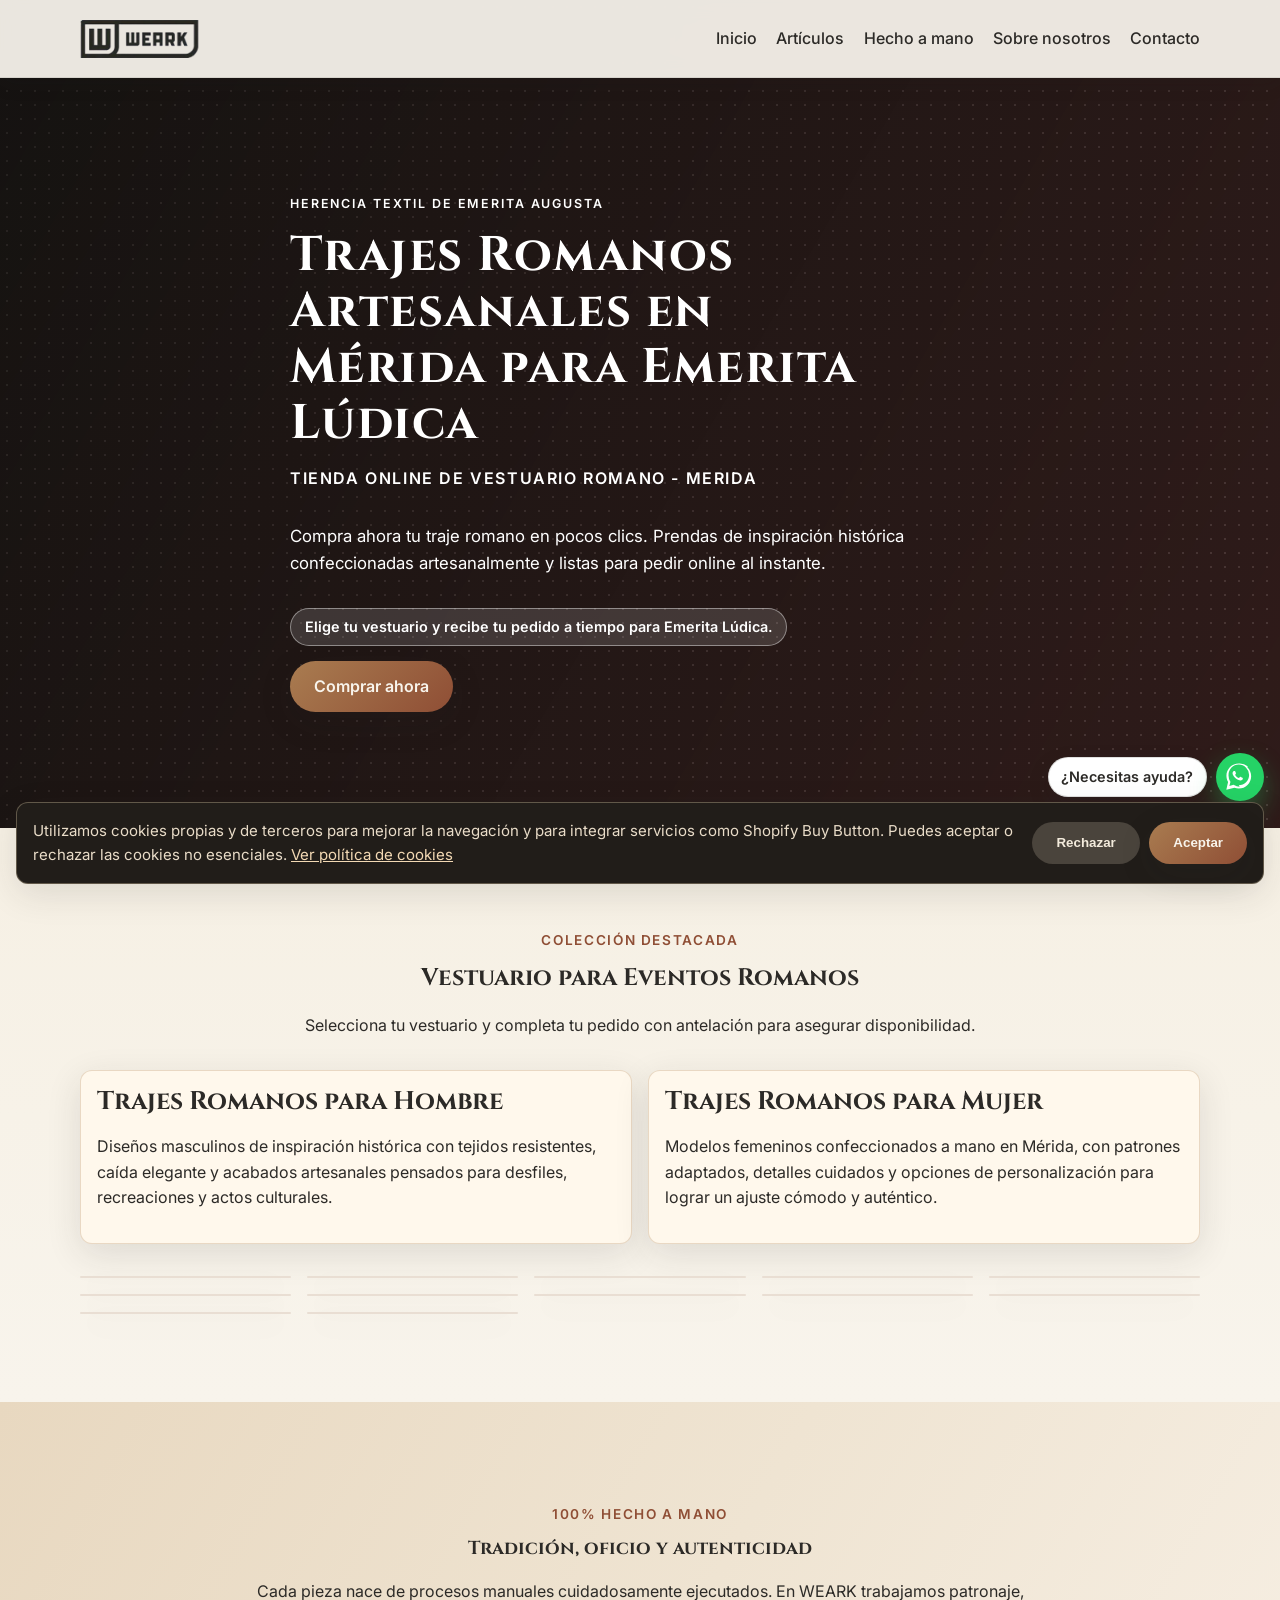
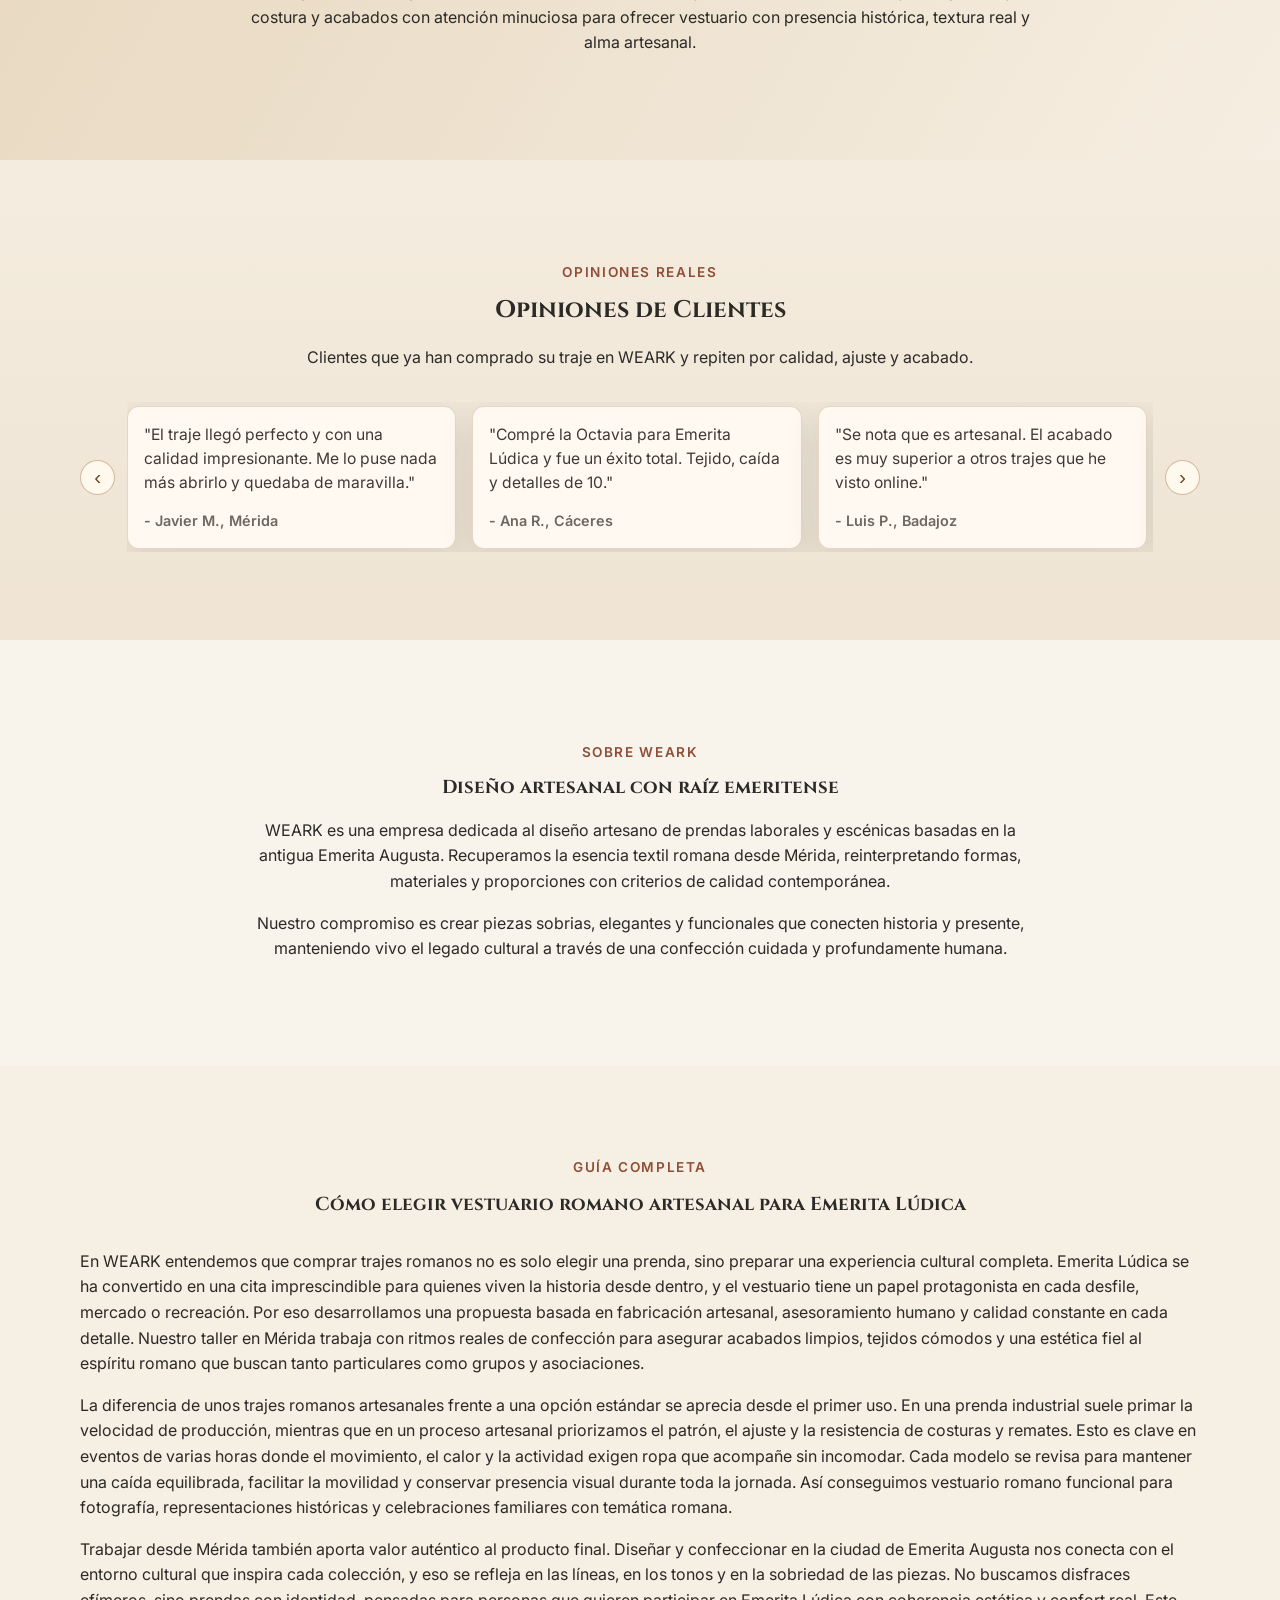
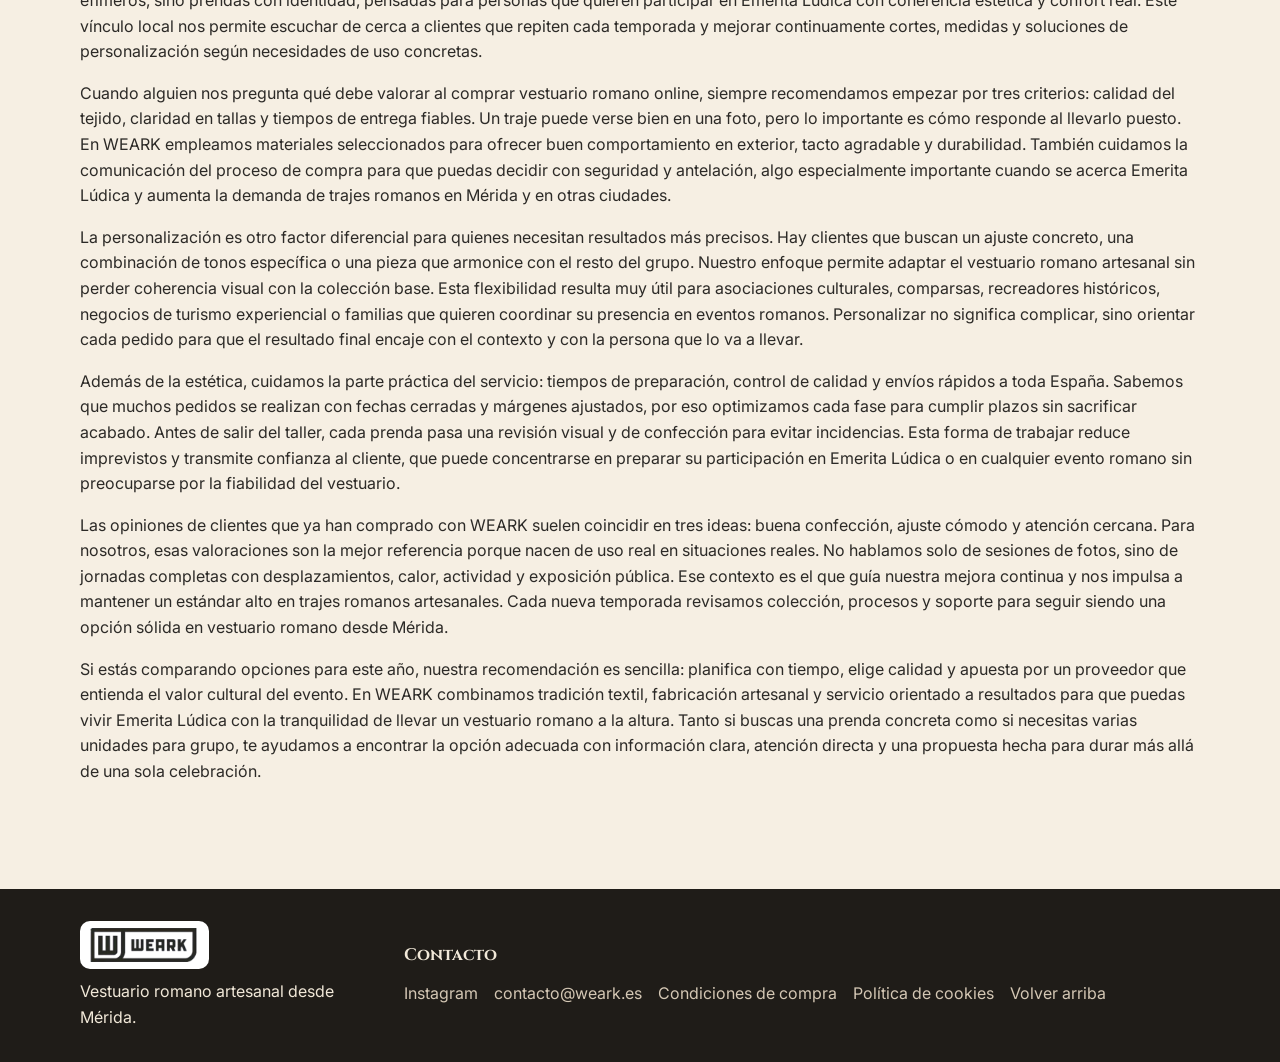
==== commit 568320f2: "g" ====
--- a/index.html
+++ b/index.html
@@ -844,7 +844,7 @@
                     </div>
                 </article>
 
-                <article class="product-card" data-shopify-product-id="15902953079171">
+                <article class="product-card" data-shopify-product-id="15944672084355">
                     <div class="shopify-button-placeholder">
                         <div id='product-component-1776409500713'></div>
                         <script type="text/javascript">
@@ -874,7 +874,7 @@
                             });
                             ShopifyBuy.UI.onReady(client).then(function (ui) {
                               ui.createComponent('product', {
-                                id: '15902953079171',
+                                id: '15944672084355',
                                 node: document.getElementById('product-component-1776409500713'),
                                 moneyFormat: 'desde%20%E2%82%AC%7B%7Bamount_with_comma_separator%7D%7D',
                                 options: {
@@ -944,7 +944,7 @@
                     </div>
                 </article>
 
-                <article class="product-card" data-shopify-product-id="15903000920451">
+                <article class="product-card" data-shopify-product-id="15945656172931">
                     <div class="shopify-button-placeholder">
                         <div id='product-component-1776410969298'></div>
                         <script type="text/javascript">
@@ -974,7 +974,7 @@
                             });
                             ShopifyBuy.UI.onReady(client).then(function (ui) {
                               ui.createComponent('product', {
-                                id: '15903000920451',
+                                id: '15945656172931',
                                 node: document.getElementById('product-component-1776410969298'),
                                 moneyFormat: 'desde%20%E2%82%AC%7B%7Bamount_with_comma_separator%7D%7D',
                                 options: {
@@ -1024,6 +1024,303 @@
                                     },
                                     "text": {
                                       "button": "COMPRAR"
+                                    }
+                                  },
+                                  "option": {},
+                                  "cart": {
+                                    "text": {
+                                      "total": "Subtotal",
+                                      "button": "Checkout"
+                                    }
+                                  },
+                                  "toggle": {}
+                                },
+                              });
+                            });
+                          }
+                        })();
+                        /*]]>*/
+                        </script>
+                    </div>
+                </article>
+
+                <article class="product-card" data-shopify-product-id="15902953079171">
+                    <div class="shopify-button-placeholder">
+                        <div id='product-component-1778167938612'></div>
+                        <script type="text/javascript">
+                        /*<![CDATA[*/
+                        (function () {
+                          var scriptURL = 'https://sdks.shopifycdn.com/buy-button/latest/buy-button-storefront.min.js';
+                          if (window.ShopifyBuy) {
+                            if (window.ShopifyBuy.UI) {
+                              ShopifyBuyInit();
+                            } else {
+                              loadScript();
+                            }
+                          } else {
+                            loadScript();
+                          }
+                          function loadScript() {
+                            var script = document.createElement('script');
+                            script.async = true;
+                            script.src = scriptURL;
+                            (document.getElementsByTagName('head')[0] || document.getElementsByTagName('body')[0]).appendChild(script);
+                            script.onload = ShopifyBuyInit;
+                          }
+                          function ShopifyBuyInit() {
+                            var client = ShopifyBuy.buildClient({
+                              domain: 'gtq3mq-vb.myshopify.com',
+                              storefrontAccessToken: '32702bb775fb3dd5990b9d63f48bd578',
+                            });
+                            ShopifyBuy.UI.onReady(client).then(function (ui) {
+                              ui.createComponent('product', {
+                                id: '15902953079171',
+                                node: document.getElementById('product-component-1778167938612'),
+                                moneyFormat: '%E2%82%AC%7B%7Bamount_with_comma_separator%7D%7D',
+                                options: {
+                                  "product": {
+                                    "styles": {
+                                      "product": {
+                                        "@media (min-width: 601px)": {
+                                          "max-width": "calc(25% - 20px)",
+                                          "margin-left": "20px",
+                                          "margin-bottom": "50px"
+                                        }
+                                      }
+                                    },
+                                    "buttonDestination": "modal",
+                                    "contents": {
+                                      "options": false
+                                    },
+                                    "text": {
+                                      "button": "COMPRAR"
+                                    }
+                                  },
+                                  "productSet": {
+                                    "styles": {
+                                      "products": {
+                                        "@media (min-width: 601px)": {
+                                          "margin-left": "-20px"
+                                        }
+                                      }
+                                    }
+                                  },
+                                  "modalProduct": {
+                                    "contents": {
+                                      "img": false,
+                                      "imgWithCarousel": true,
+                                      "button": false,
+                                      "buttonWithQuantity": true
+                                    },
+                                    "styles": {
+                                      "product": {
+                                        "@media (min-width: 601px)": {
+                                          "max-width": "100%",
+                                          "margin-left": "0px",
+                                          "margin-bottom": "0px"
+                                        }
+                                      }
+                                    },
+                                    "text": {
+                                      "button": "Add to cart"
+                                    }
+                                  },
+                                  "option": {},
+                                  "cart": {
+                                    "text": {
+                                      "total": "Subtotal",
+                                      "button": "Checkout"
+                                    }
+                                  },
+                                  "toggle": {}
+                                },
+                              });
+                            });
+                          }
+                        })();
+                        /*]]>*/
+                        </script>
+                    </div>
+                </article>
+
+                <article class="product-card" data-shopify-product-id="15945649521027">
+                    <div class="shopify-button-placeholder">
+                        <div id='product-component-1778167975932'></div>
+                        <script type="text/javascript">
+                        /*<![CDATA[*/
+                        (function () {
+                          var scriptURL = 'https://sdks.shopifycdn.com/buy-button/latest/buy-button-storefront.min.js';
+                          if (window.ShopifyBuy) {
+                            if (window.ShopifyBuy.UI) {
+                              ShopifyBuyInit();
+                            } else {
+                              loadScript();
+                            }
+                          } else {
+                            loadScript();
+                          }
+                          function loadScript() {
+                            var script = document.createElement('script');
+                            script.async = true;
+                            script.src = scriptURL;
+                            (document.getElementsByTagName('head')[0] || document.getElementsByTagName('body')[0]).appendChild(script);
+                            script.onload = ShopifyBuyInit;
+                          }
+                          function ShopifyBuyInit() {
+                            var client = ShopifyBuy.buildClient({
+                              domain: 'gtq3mq-vb.myshopify.com',
+                              storefrontAccessToken: '32702bb775fb3dd5990b9d63f48bd578',
+                            });
+                            ShopifyBuy.UI.onReady(client).then(function (ui) {
+                              ui.createComponent('product', {
+                                id: '15945649521027',
+                                node: document.getElementById('product-component-1778167975932'),
+                                moneyFormat: '%E2%82%AC%7B%7Bamount_with_comma_separator%7D%7D',
+                                options: {
+                                  "product": {
+                                    "styles": {
+                                      "product": {
+                                        "@media (min-width: 601px)": {
+                                          "max-width": "calc(25% - 20px)",
+                                          "margin-left": "20px",
+                                          "margin-bottom": "50px"
+                                        }
+                                      }
+                                    },
+                                    "buttonDestination": "modal",
+                                    "contents": {
+                                      "options": false
+                                    },
+                                    "text": {
+                                      "button": "COMPRAR"
+                                    }
+                                  },
+                                  "productSet": {
+                                    "styles": {
+                                      "products": {
+                                        "@media (min-width: 601px)": {
+                                          "margin-left": "-20px"
+                                        }
+                                      }
+                                    }
+                                  },
+                                  "modalProduct": {
+                                    "contents": {
+                                      "img": false,
+                                      "imgWithCarousel": true,
+                                      "button": false,
+                                      "buttonWithQuantity": true
+                                    },
+                                    "styles": {
+                                      "product": {
+                                        "@media (min-width: 601px)": {
+                                          "max-width": "100%",
+                                          "margin-left": "0px",
+                                          "margin-bottom": "0px"
+                                        }
+                                      }
+                                    },
+                                    "text": {
+                                      "button": "Add to cart"
+                                    }
+                                  },
+                                  "option": {},
+                                  "cart": {
+                                    "text": {
+                                      "total": "Subtotal",
+                                      "button": "Checkout"
+                                    }
+                                  },
+                                  "toggle": {}
+                                },
+                              });
+                            });
+                          }
+                        })();
+                        /*]]>*/
+                        </script>
+                    </div>
+                </article>
+
+                <article class="product-card" data-shopify-product-id="15903000920451">
+                    <div class="shopify-button-placeholder">
+                        <div id='product-component-1778168071430'></div>
+                        <script type="text/javascript">
+                        /*<![CDATA[*/
+                        (function () {
+                          var scriptURL = 'https://sdks.shopifycdn.com/buy-button/latest/buy-button-storefront.min.js';
+                          if (window.ShopifyBuy) {
+                            if (window.ShopifyBuy.UI) {
+                              ShopifyBuyInit();
+                            } else {
+                              loadScript();
+                            }
+                          } else {
+                            loadScript();
+                          }
+                          function loadScript() {
+                            var script = document.createElement('script');
+                            script.async = true;
+                            script.src = scriptURL;
+                            (document.getElementsByTagName('head')[0] || document.getElementsByTagName('body')[0]).appendChild(script);
+                            script.onload = ShopifyBuyInit;
+                          }
+                          function ShopifyBuyInit() {
+                            var client = ShopifyBuy.buildClient({
+                              domain: 'gtq3mq-vb.myshopify.com',
+                              storefrontAccessToken: '32702bb775fb3dd5990b9d63f48bd578',
+                            });
+                            ShopifyBuy.UI.onReady(client).then(function (ui) {
+                              ui.createComponent('product', {
+                                id: '15903000920451',
+                                node: document.getElementById('product-component-1778168071430'),
+                                moneyFormat: '%E2%82%AC%7B%7Bamount_with_comma_separator%7D%7D',
+                                options: {
+                                  "product": {
+                                    "styles": {
+                                      "product": {
+                                        "@media (min-width: 601px)": {
+                                          "max-width": "calc(25% - 20px)",
+                                          "margin-left": "20px",
+                                          "margin-bottom": "50px"
+                                        }
+                                      }
+                                    },
+                                    "buttonDestination": "modal",
+                                    "contents": {
+                                      "options": false
+                                    },
+                                    "text": {
+                                      "button": "COMPRAR"
+                                    }
+                                  },
+                                  "productSet": {
+                                    "styles": {
+                                      "products": {
+                                        "@media (min-width: 601px)": {
+                                          "margin-left": "-20px"
+                                        }
+                                      }
+                                    }
+                                  },
+                                  "modalProduct": {
+                                    "contents": {
+                                      "img": false,
+                                      "imgWithCarousel": true,
+                                      "button": false,
+                                      "buttonWithQuantity": true
+                                    },
+                                    "styles": {
+                                      "product": {
+                                        "@media (min-width: 601px)": {
+                                          "max-width": "100%",
+                                          "margin-left": "0px",
+                                          "margin-bottom": "0px"
+                                        }
+                                      }
+                                    },
+                                    "text": {
+                                      "button": "Add to cart"
                                     }
                                   },
                                   "option": {},
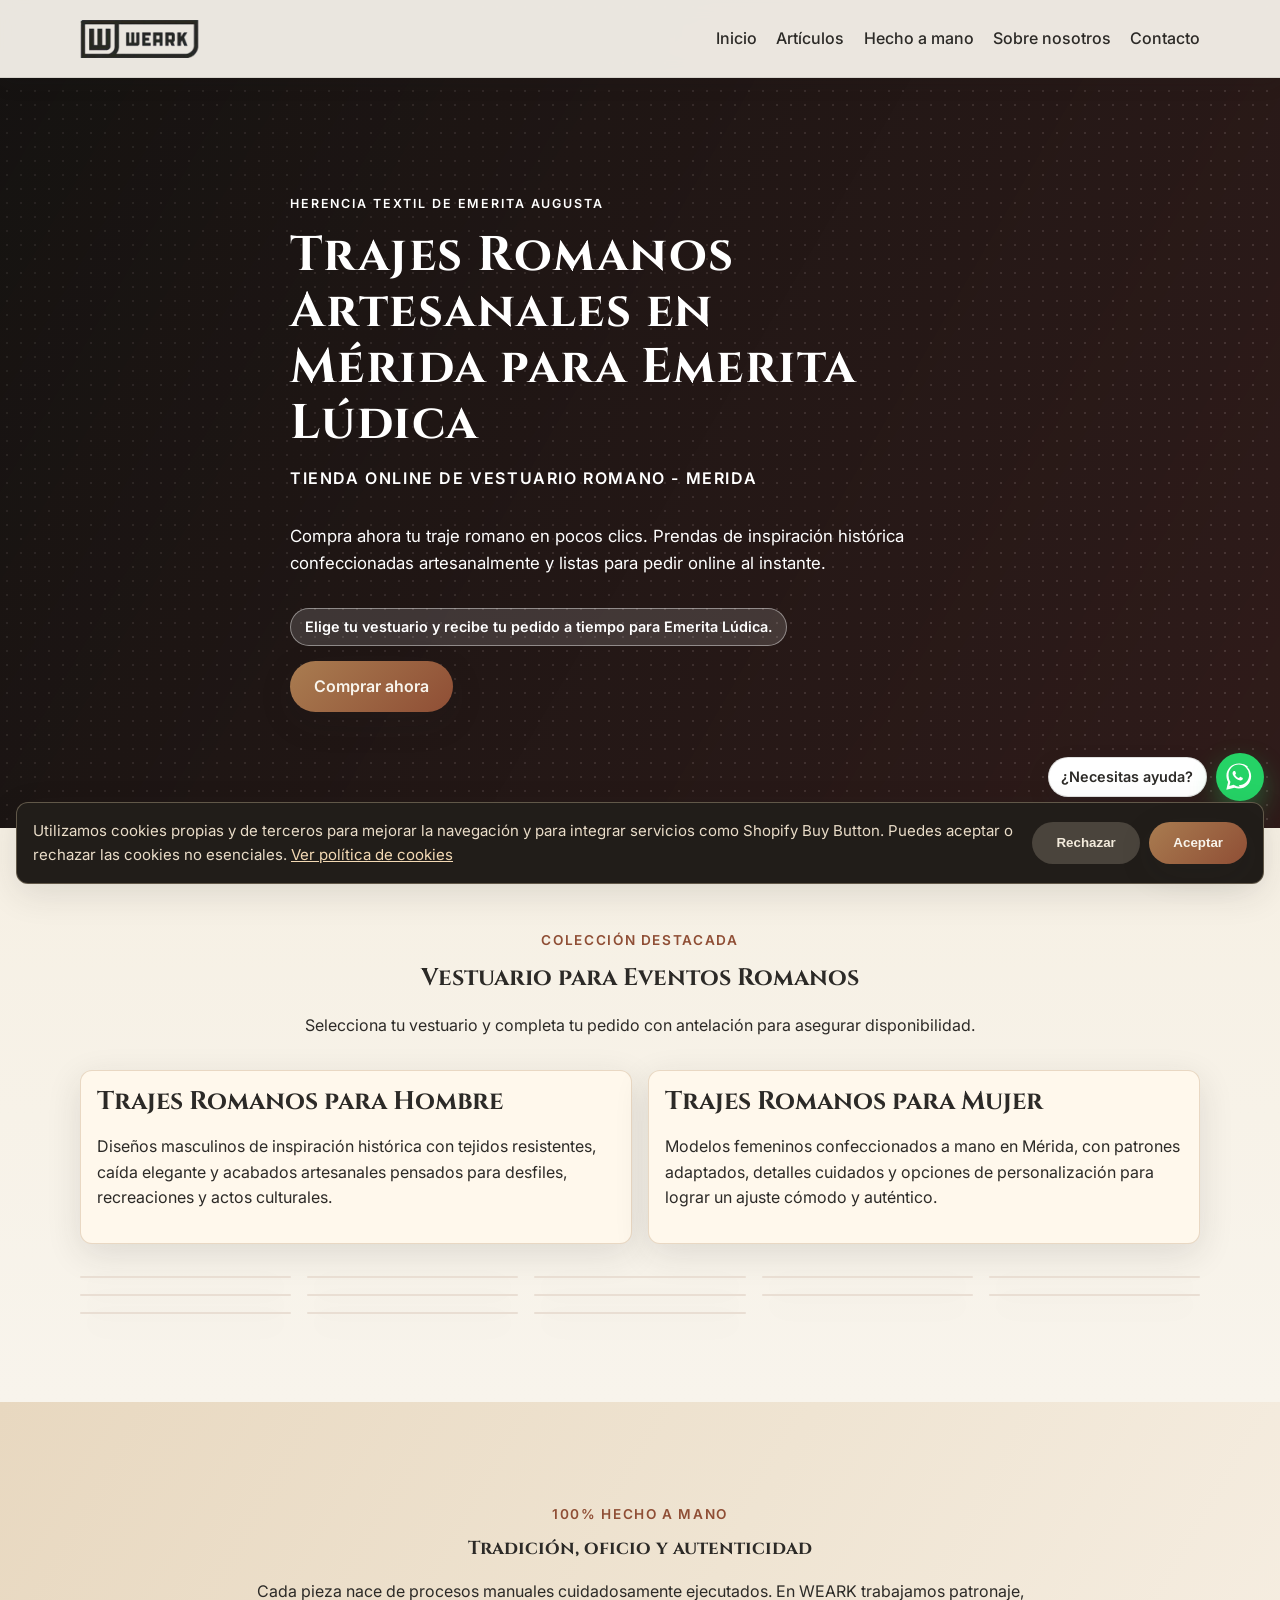
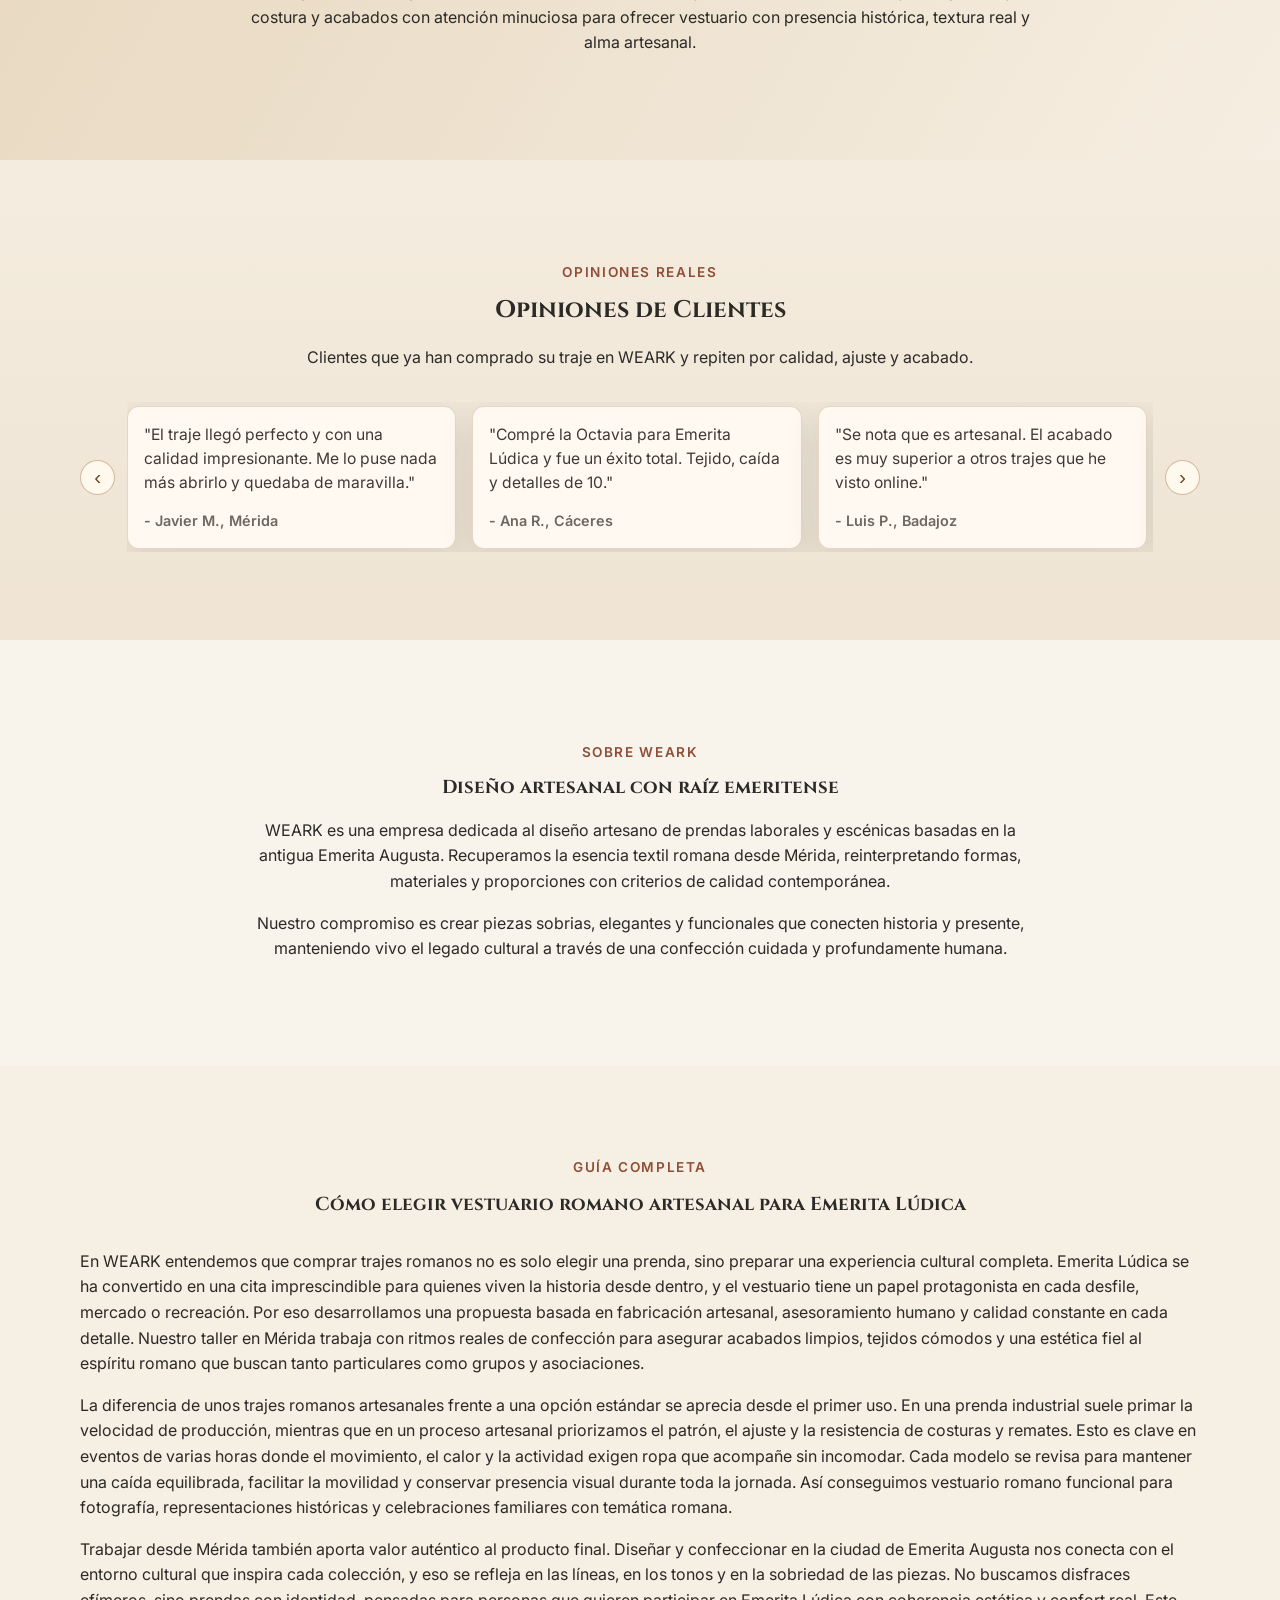
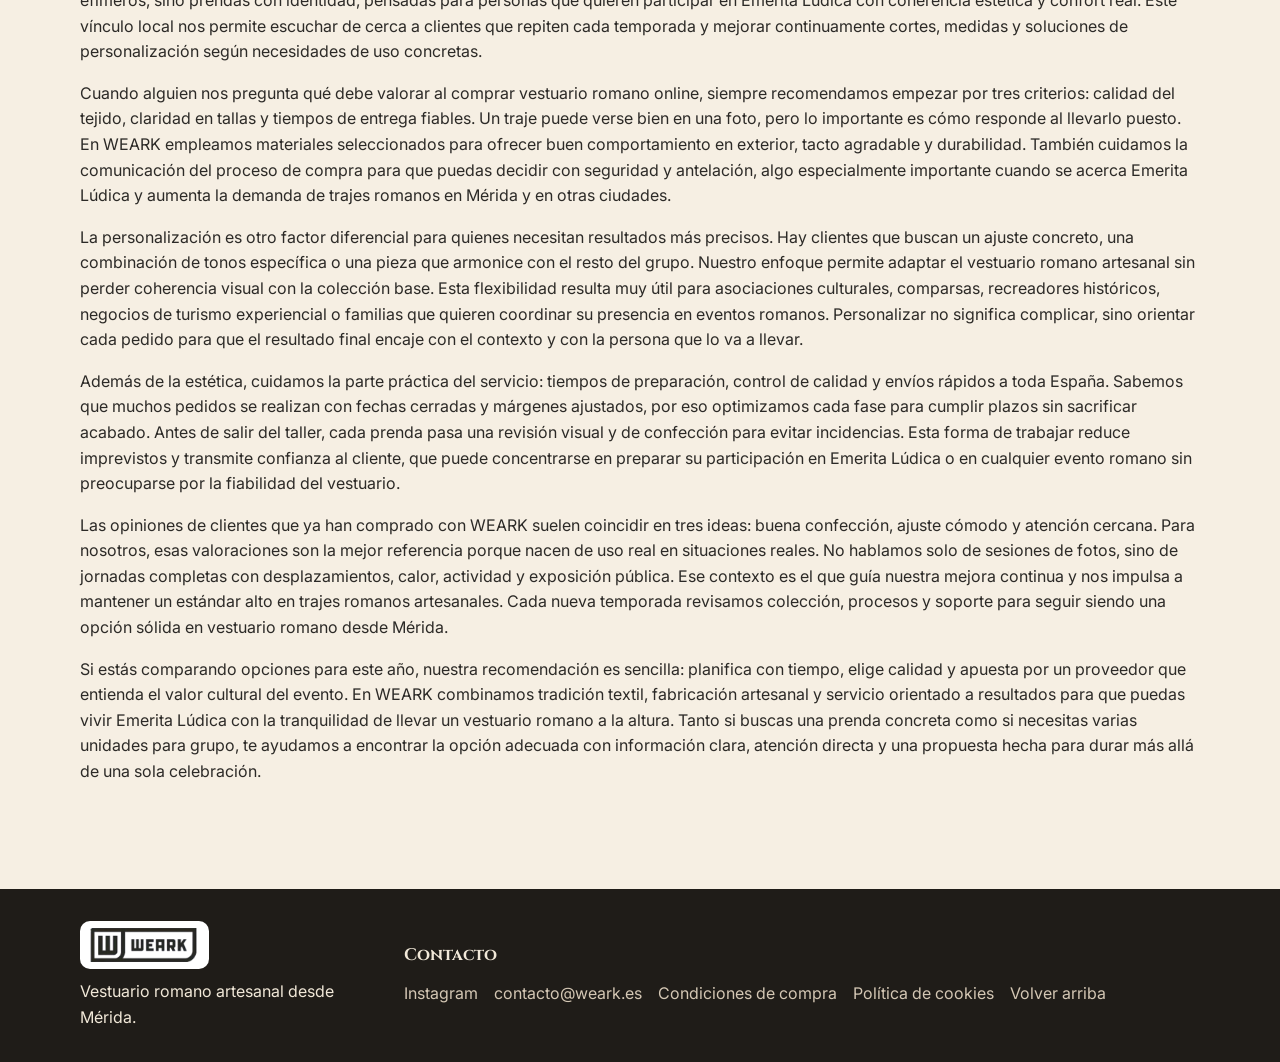
==== commit b43d4637: "d" ====
--- a/index.html
+++ b/index.html
@@ -1340,6 +1340,105 @@
                         </script>
                     </div>
                 </article>
+
+                <article class="product-card" data-shopify-product-id="15961647907203">
+                    <div class="shopify-button-placeholder">
+                        <div id='product-component-1778530460919'></div>
+                        <script type="text/javascript">
+                        /*<![CDATA[*/
+                        (function () {
+                          var scriptURL = 'https://sdks.shopifycdn.com/buy-button/latest/buy-button-storefront.min.js';
+                          if (window.ShopifyBuy) {
+                            if (window.ShopifyBuy.UI) {
+                              ShopifyBuyInit();
+                            } else {
+                              loadScript();
+                            }
+                          } else {
+                            loadScript();
+                          }
+                          function loadScript() {
+                            var script = document.createElement('script');
+                            script.async = true;
+                            script.src = scriptURL;
+                            (document.getElementsByTagName('head')[0] || document.getElementsByTagName('body')[0]).appendChild(script);
+                            script.onload = ShopifyBuyInit;
+                          }
+                          function ShopifyBuyInit() {
+                            var client = ShopifyBuy.buildClient({
+                              domain: 'gtq3mq-vb.myshopify.com',
+                              storefrontAccessToken: '32702bb775fb3dd5990b9d63f48bd578',
+                            });
+                            ShopifyBuy.UI.onReady(client).then(function (ui) {
+                              ui.createComponent('product', {
+                                id: '15961647907203',
+                                node: document.getElementById('product-component-1778530460919'),
+                                moneyFormat: '%E2%82%AC%7B%7Bamount_with_comma_separator%7D%7D',
+                                options: {
+                                  "product": {
+                                    "styles": {
+                                      "product": {
+                                        "@media (min-width: 601px)": {
+                                          "max-width": "calc(25% - 20px)",
+                                          "margin-left": "20px",
+                                          "margin-bottom": "50px"
+                                        }
+                                      }
+                                    },
+                                    "buttonDestination": "modal",
+                                    "contents": {
+                                      "options": false
+                                    },
+                                    "text": {
+                                      "button": "View product"
+                                    }
+                                  },
+                                  "productSet": {
+                                    "styles": {
+                                      "products": {
+                                        "@media (min-width: 601px)": {
+                                          "margin-left": "-20px"
+                                        }
+                                      }
+                                    }
+                                  },
+                                  "modalProduct": {
+                                    "contents": {
+                                      "img": false,
+                                      "imgWithCarousel": true,
+                                      "button": false,
+                                      "buttonWithQuantity": true
+                                    },
+                                    "styles": {
+                                      "product": {
+                                        "@media (min-width: 601px)": {
+                                          "max-width": "100%",
+                                          "margin-left": "0px",
+                                          "margin-bottom": "0px"
+                                        }
+                                      }
+                                    },
+                                    "text": {
+                                      "button": "Add to cart"
+                                    }
+                                  },
+                                  "option": {},
+                                  "cart": {
+                                    "text": {
+                                      "total": "Subtotal",
+                                      "button": "Checkout"
+                                    }
+                                  },
+                                  "toggle": {}
+                                },
+                              });
+                            });
+                          }
+                        })();
+                        /*]]>*/
+                        </script>
+                    </div>
+                </article>
             </div>
 
             <!-- Alternativa: aquí se puede insertar un Buy Button de colección completa desde Shopify -->
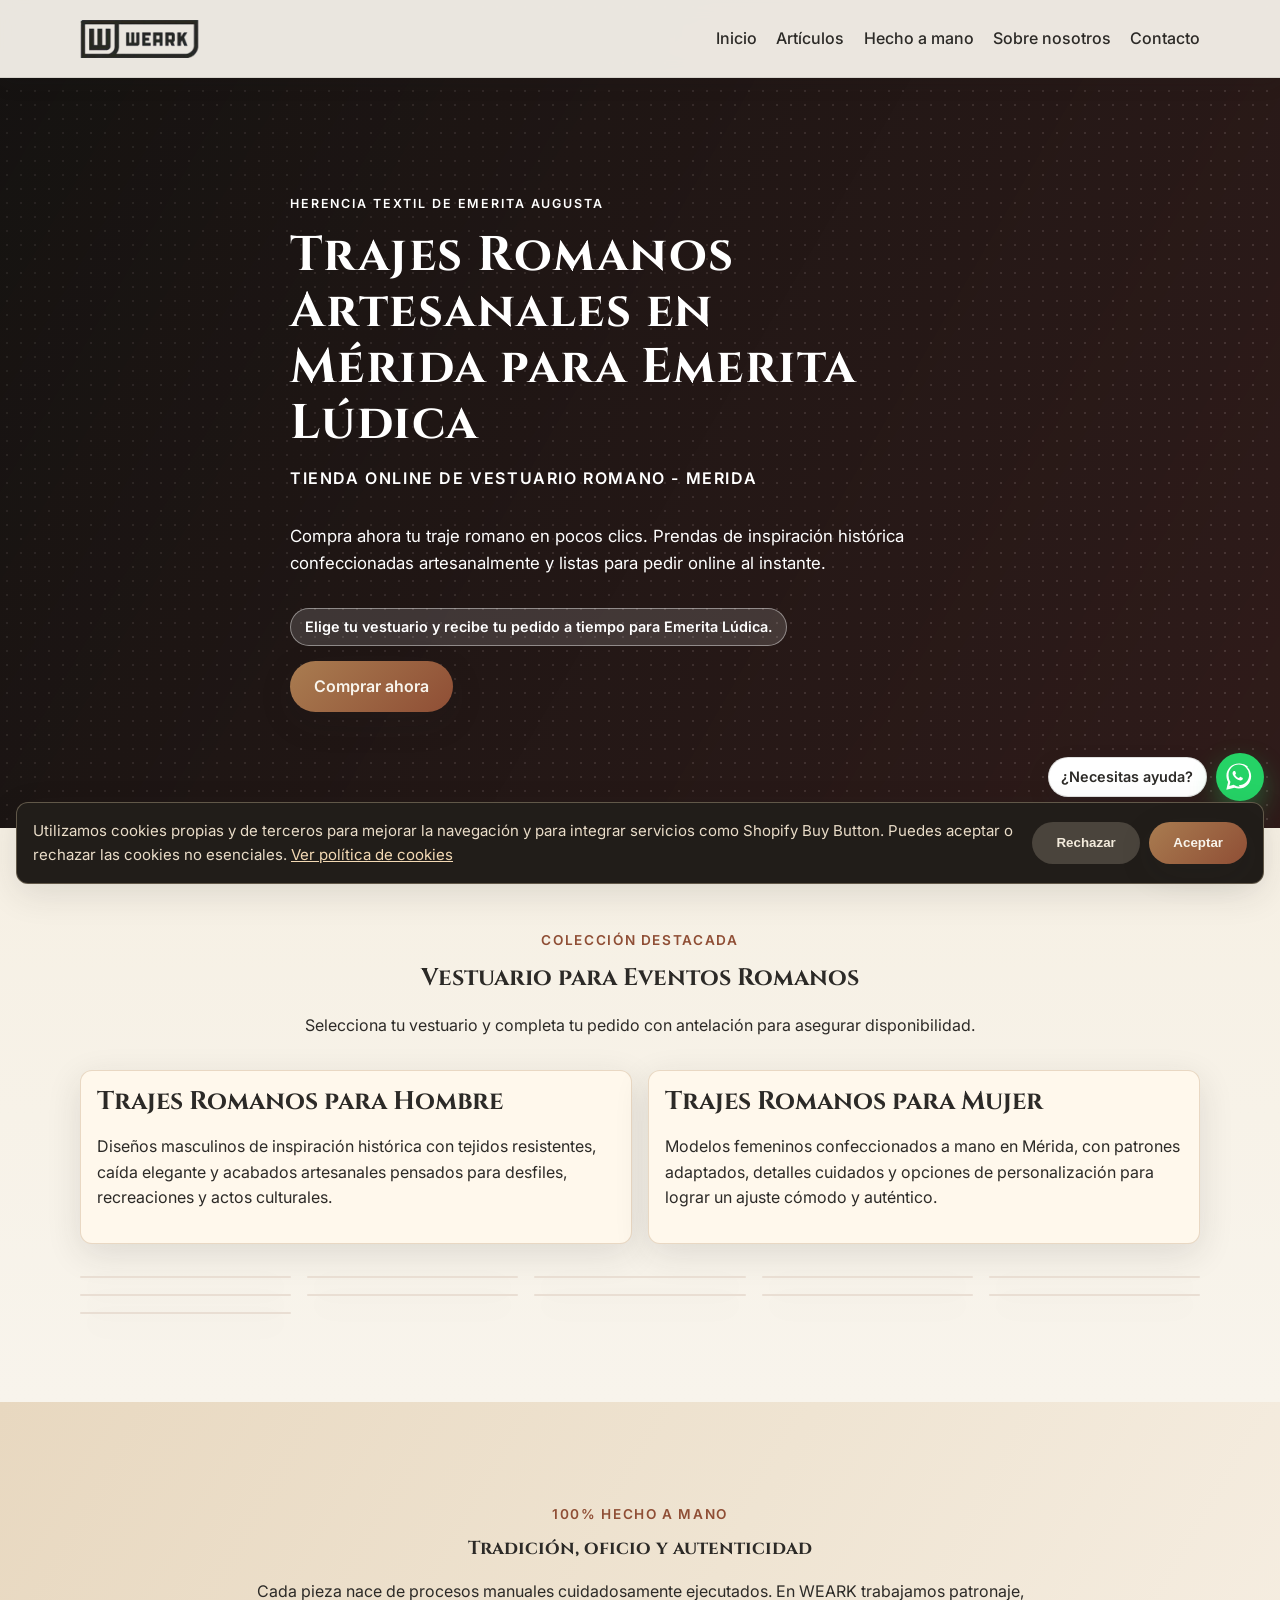
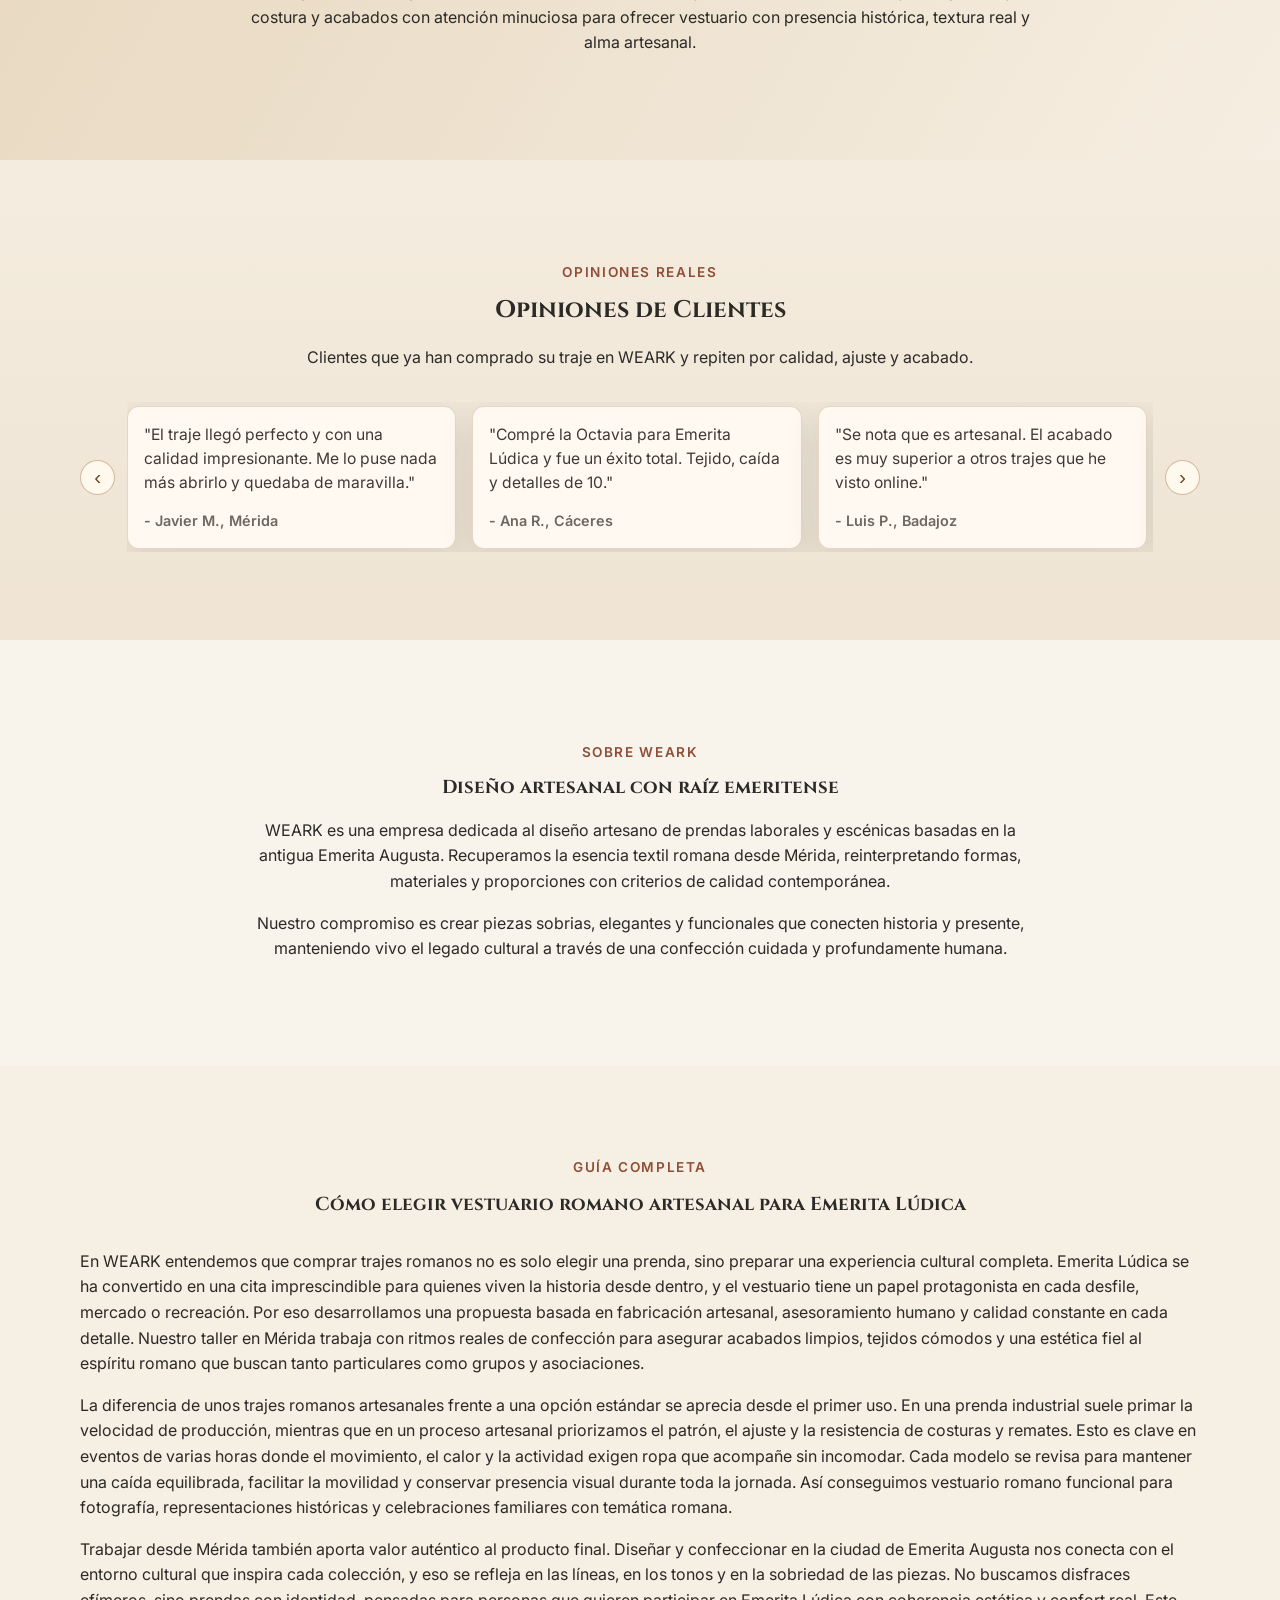
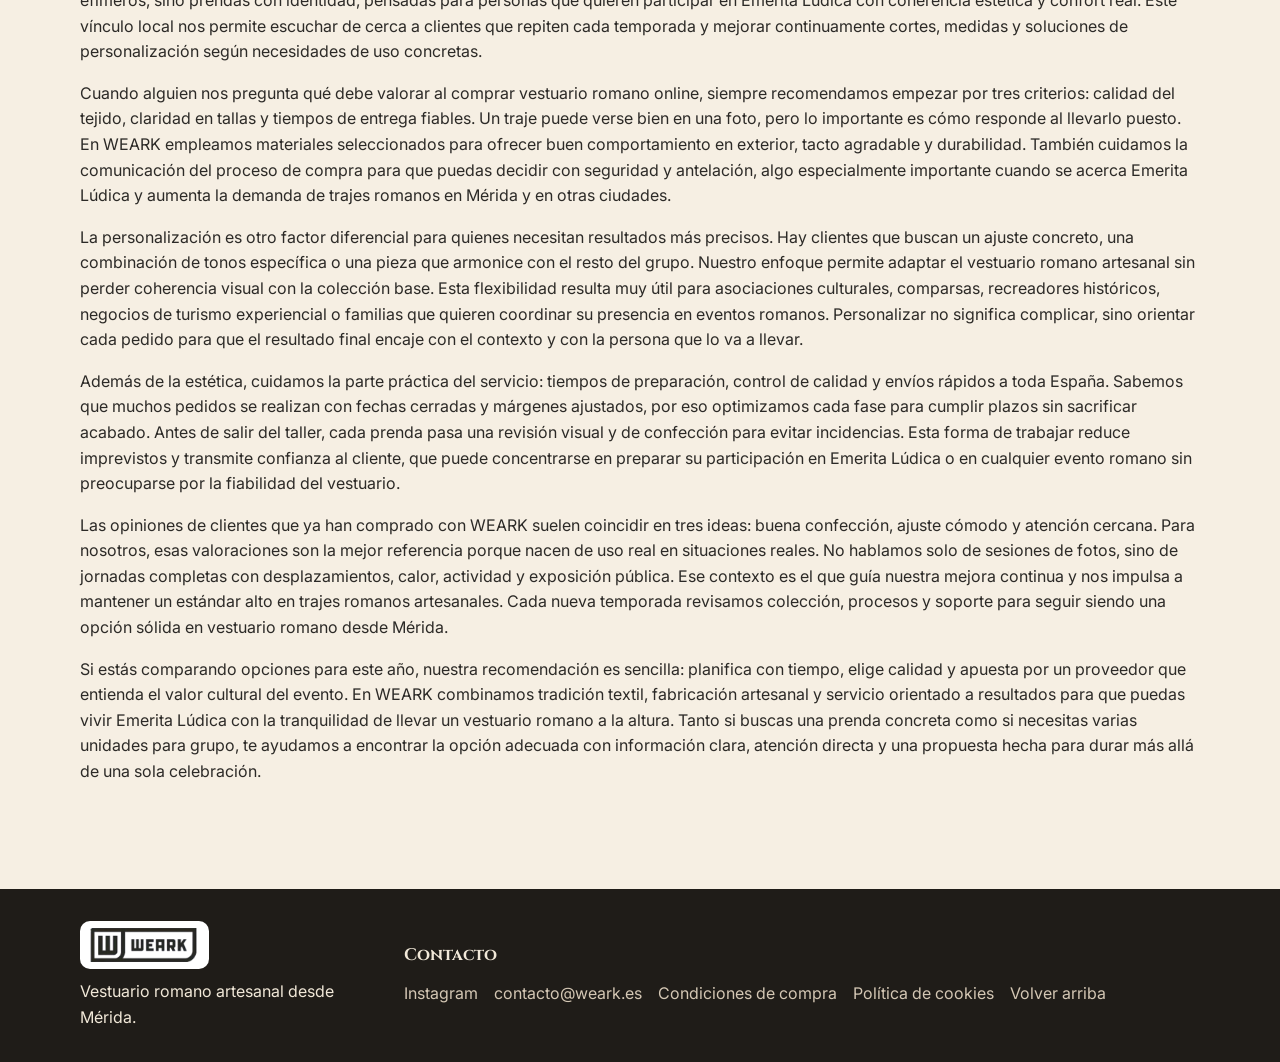
==== commit 09f22676: "d" ====
--- a/index.html
+++ b/index.html
@@ -71,7 +71,7 @@
     <link rel="preconnect" href="https://fonts.googleapis.com">
     <link rel="preconnect" href="https://fonts.gstatic.com" crossorigin>
     <link href="https://fonts.googleapis.com/css2?family=Cinzel:wght@500;700&family=Inter:wght@400;500;600&display=swap" rel="stylesheet">
-    <link rel="stylesheet" href="static/css/style.css">
+    <link rel="stylesheet" href="static/css/style.css?v=20260512-0902">
 </head>
 <body>
 <!-- Google Tag Manager (noscript) -->
@@ -182,9 +182,9 @@
                         "styles": {
                           "product": {
                             "@media (min-width: 601px)": {
-                              "max-width": "calc(25% - 20px)",
-                              "margin-left": "20px",
-                              "margin-bottom": "50px"
+                              "max-width": "100%",
+                              "margin-left": "0px",
+                              "margin-bottom": "0px"
                             }
                           }
                         },
@@ -201,7 +201,7 @@
                         "styles": {
                           "products": {
                             "@media (min-width: 601px)": {
-                              "margin-left": "-20px"
+                              "margin-left": "0px"
                             }
                           }
                         }
@@ -282,9 +282,9 @@
                                 "styles": {
                                   "product": {
                                     "@media (min-width: 601px)": {
-                                      "max-width": "calc(25% - 20px)",
-                                      "margin-left": "20px",
-                                      "margin-bottom": "50px"
+                                      "max-width": "100%",
+                                      "margin-left": "0px",
+                                      "margin-bottom": "0px"
                                     }
                                   }
                                 },
@@ -301,7 +301,7 @@
                                 "styles": {
                                   "products": {
                                     "@media (min-width: 601px)": {
-                                      "margin-left": "-20px"
+                                      "margin-left": "0px"
                                     }
                                   }
                                 }
@@ -382,9 +382,9 @@
                             "styles": {
                               "product": {
                                 "@media (min-width: 601px)": {
-                                  "max-width": "calc(25% - 20px)",
-                                  "margin-left": "20px",
-                                  "margin-bottom": "50px"
+                                  "max-width": "100%",
+                                  "margin-left": "0px",
+                                  "margin-bottom": "0px"
                                 }
                               }
                             },
@@ -401,7 +401,7 @@
                             "styles": {
                               "products": {
                                 "@media (min-width: 601px)": {
-                                  "margin-left": "-20px"
+                                  "margin-left": "0px"
                                 }
                               }
                             }
@@ -482,9 +482,9 @@
                                     "styles": {
                                       "product": {
                                         "@media (min-width: 601px)": {
-                                          "max-width": "calc(25% - 20px)",
-                                          "margin-left": "20px",
-                                          "margin-bottom": "50px"
+                                          "max-width": "100%",
+                                          "margin-left": "0px",
+                                          "margin-bottom": "0px"
                                         }
                                       }
                                     },
@@ -501,7 +501,7 @@
                                     "styles": {
                                       "products": {
                                         "@media (min-width: 601px)": {
-                                          "margin-left": "-20px"
+                                          "margin-left": "0px"
                                         }
                                       }
                                     }
@@ -582,9 +582,9 @@
                                     "styles": {
                                       "product": {
                                         "@media (min-width: 601px)": {
-                                          "max-width": "calc(25% - 20px)",
-                                          "margin-left": "20px",
-                                          "margin-bottom": "50px"
+                                          "max-width": "100%",
+                                          "margin-left": "0px",
+                                          "margin-bottom": "0px"
                                         }
                                       }
                                     },
@@ -601,107 +601,7 @@
                                     "styles": {
                                       "products": {
                                         "@media (min-width: 601px)": {
-                                          "margin-left": "-20px"
-                                        }
-                                      }
-                                    }
-                                  },
-                                  "modalProduct": {
-                                    "contents": {
-                                      "img": false,
-                                      "imgWithCarousel": true,
-                                      "button": false,
-                                      "buttonWithQuantity": true
-                                    },
-                                    "styles": {
-                                      "product": {
-                                        "@media (min-width: 601px)": {
-                                          "max-width": "100%",
-                                          "margin-left": "0px",
-                                          "margin-bottom": "0px"
-                                        }
-                                      }
-                                    },
-                                    "text": {
-                                      "button": "COMPRAR"
-                                    }
-                                  },
-                                  "option": {},
-                                  "cart": {
-                                    "text": {
-                                      "total": "Subtotal",
-                                      "button": "Checkout"
-                                    }
-                                  },
-                                  "toggle": {}
-                                },
-                              });
-                            });
-                          }
-                        })();
-                        /*]]>*/
-                        </script>
-                    </div>
-                </article>
-
-                <article class="product-card product-card--livia" data-shopify-product-id="15901921280387">
-                    <div class="shopify-button-placeholder">
-                        <div id='product-component-1776408041378'></div>
-                        <script type="text/javascript">
-                        /*<![CDATA[*/
-                        (function () {
-                          var scriptURL = 'https://sdks.shopifycdn.com/buy-button/latest/buy-button-storefront.min.js';
-                          if (window.ShopifyBuy) {
-                            if (window.ShopifyBuy.UI) {
-                              ShopifyBuyInit();
-                            } else {
-                              loadScript();
-                            }
-                          } else {
-                            loadScript();
-                          }
-                          function loadScript() {
-                            var script = document.createElement('script');
-                            script.async = true;
-                            script.src = scriptURL;
-                            (document.getElementsByTagName('head')[0] || document.getElementsByTagName('body')[0]).appendChild(script);
-                            script.onload = ShopifyBuyInit;
-                          }
-                          function ShopifyBuyInit() {
-                            var client = ShopifyBuy.buildClient({
-                              domain: 'gtq3mq-vb.myshopify.com',
-                              storefrontAccessToken: '32702bb775fb3dd5990b9d63f48bd578',
-                            });
-                            ShopifyBuy.UI.onReady(client).then(function (ui) {
-                              ui.createComponent('product', {
-                                id: '15901921280387',
-                                node: document.getElementById('product-component-1776408041378'),
-                                moneyFormat: 'desde%20%E2%82%AC%7B%7Bamount_with_comma_separator%7D%7D',
-                                options: {
-                                  "product": {
-                                    "styles": {
-                                      "product": {
-                                        "@media (min-width: 601px)": {
-                                          "max-width": "calc(25% - 20px)",
-                                          "margin-left": "20px",
-                                          "margin-bottom": "50px"
-                                        }
-                                      }
-                                    },
-                                    "buttonDestination": "modal",
-                                "contents": {
-                                      "options": false,
-                                      "price": true
-                                    },
-                                    "text": {
-                                      "button": "COMPRAR"
-                                    }
-                                  },
-                                  "productSet": {
-                                    "styles": {
-                                      "products": {
-                                        "@media (min-width: 601px)": {
-                                          "margin-left": "-20px"
+                                          "margin-left": "0px"
                                         }
                                       }
                                     }
@@ -782,9 +682,9 @@
                                     "styles": {
                                       "product": {
                                         "@media (min-width: 601px)": {
-                                          "max-width": "calc(25% - 20px)",
-                                          "margin-left": "20px",
-                                          "margin-bottom": "50px"
+                                          "max-width": "100%",
+                                          "margin-left": "0px",
+                                          "margin-bottom": "0px"
                                         }
                                       }
                                     },
@@ -801,7 +701,7 @@
                                     "styles": {
                                       "products": {
                                         "@media (min-width: 601px)": {
-                                          "margin-left": "-20px"
+                                          "margin-left": "0px"
                                         }
                                       }
                                     }
@@ -882,9 +782,9 @@
                                     "styles": {
                                       "product": {
                                         "@media (min-width: 601px)": {
-                                          "max-width": "calc(25% - 20px)",
-                                          "margin-left": "20px",
-                                          "margin-bottom": "50px"
+                                          "max-width": "100%",
+                                          "margin-left": "0px",
+                                          "margin-bottom": "0px"
                                         }
                                       }
                                     },
@@ -901,7 +801,7 @@
                                     "styles": {
                                       "products": {
                                         "@media (min-width: 601px)": {
-                                          "margin-left": "-20px"
+                                          "margin-left": "0px"
                                         }
                                       }
                                     }
@@ -982,9 +882,9 @@
                                     "styles": {
                                       "product": {
                                         "@media (min-width: 601px)": {
-                                          "max-width": "calc(25% - 20px)",
-                                          "margin-left": "20px",
-                                          "margin-bottom": "50px"
+                                          "max-width": "100%",
+                                          "margin-left": "0px",
+                                          "margin-bottom": "0px"
                                         }
                                       }
                                     },
@@ -1001,7 +901,7 @@
                                     "styles": {
                                       "products": {
                                         "@media (min-width: 601px)": {
-                                          "margin-left": "-20px"
+                                          "margin-left": "0px"
                                         }
                                       }
                                     }
@@ -1082,9 +982,9 @@
                                     "styles": {
                                       "product": {
                                         "@media (min-width: 601px)": {
-                                          "max-width": "calc(25% - 20px)",
-                                          "margin-left": "20px",
-                                          "margin-bottom": "50px"
+                                          "max-width": "100%",
+                                          "margin-left": "0px",
+                                          "margin-bottom": "0px"
                                         }
                                       }
                                     },
@@ -1100,7 +1000,7 @@
                                     "styles": {
                                       "products": {
                                         "@media (min-width: 601px)": {
-                                          "margin-left": "-20px"
+                                          "margin-left": "0px"
                                         }
                                       }
                                     }
@@ -1181,9 +1081,9 @@
                                     "styles": {
                                       "product": {
                                         "@media (min-width: 601px)": {
-                                          "max-width": "calc(25% - 20px)",
-                                          "margin-left": "20px",
-                                          "margin-bottom": "50px"
+                                          "max-width": "100%",
+                                          "margin-left": "0px",
+                                          "margin-bottom": "0px"
                                         }
                                       }
                                     },
@@ -1199,7 +1099,7 @@
                                     "styles": {
                                       "products": {
                                         "@media (min-width: 601px)": {
-                                          "margin-left": "-20px"
+                                          "margin-left": "0px"
                                         }
                                       }
                                     }
@@ -1280,9 +1180,9 @@
                                     "styles": {
                                       "product": {
                                         "@media (min-width: 601px)": {
-                                          "max-width": "calc(25% - 20px)",
-                                          "margin-left": "20px",
-                                          "margin-bottom": "50px"
+                                          "max-width": "100%",
+                                          "margin-left": "0px",
+                                          "margin-bottom": "0px"
                                         }
                                       }
                                     },
@@ -1298,7 +1198,7 @@
                                     "styles": {
                                       "products": {
                                         "@media (min-width: 601px)": {
-                                          "margin-left": "-20px"
+                                          "margin-left": "0px"
                                         }
                                       }
                                     }
@@ -1341,104 +1241,6 @@
                     </div>
                 </article>
 
-                <article class="product-card" data-shopify-product-id="15961647907203">
-                    <div class="shopify-button-placeholder">
-                        <div id='product-component-1778530460919'></div>
-                        <script type="text/javascript">
-                        /*<![CDATA[*/
-                        (function () {
-                          var scriptURL = 'https://sdks.shopifycdn.com/buy-button/latest/buy-button-storefront.min.js';
-                          if (window.ShopifyBuy) {
-                            if (window.ShopifyBuy.UI) {
-                              ShopifyBuyInit();
-                            } else {
-                              loadScript();
-                            }
-                          } else {
-                            loadScript();
-                          }
-                          function loadScript() {
-                            var script = document.createElement('script');
-                            script.async = true;
-                            script.src = scriptURL;
-                            (document.getElementsByTagName('head')[0] || document.getElementsByTagName('body')[0]).appendChild(script);
-                            script.onload = ShopifyBuyInit;
-                          }
-                          function ShopifyBuyInit() {
-                            var client = ShopifyBuy.buildClient({
-                              domain: 'gtq3mq-vb.myshopify.com',
-                              storefrontAccessToken: '32702bb775fb3dd5990b9d63f48bd578',
-                            });
-                            ShopifyBuy.UI.onReady(client).then(function (ui) {
-                              ui.createComponent('product', {
-                                id: '15961647907203',
-                                node: document.getElementById('product-component-1778530460919'),
-                                moneyFormat: '%E2%82%AC%7B%7Bamount_with_comma_separator%7D%7D',
-                                options: {
-                                  "product": {
-                                    "styles": {
-                                      "product": {
-                                        "@media (min-width: 601px)": {
-                                          "max-width": "calc(25% - 20px)",
-                                          "margin-left": "20px",
-                                          "margin-bottom": "50px"
-                                        }
-                                      }
-                                    },
-                                    "buttonDestination": "modal",
-                                    "contents": {
-                                      "options": false
-                                    },
-                                    "text": {
-                                      "button": "View product"
-                                    }
-                                  },
-                                  "productSet": {
-                                    "styles": {
-                                      "products": {
-                                        "@media (min-width: 601px)": {
-                                          "margin-left": "-20px"
-                                        }
-                                      }
-                                    }
-                                  },
-                                  "modalProduct": {
-                                    "contents": {
-                                      "img": false,
-                                      "imgWithCarousel": true,
-                                      "button": false,
-                                      "buttonWithQuantity": true
-                                    },
-                                    "styles": {
-                                      "product": {
-                                        "@media (min-width: 601px)": {
-                                          "max-width": "100%",
-                                          "margin-left": "0px",
-                                          "margin-bottom": "0px"
-                                        }
-                                      }
-                                    },
-                                    "text": {
-                                      "button": "Add to cart"
-                                    }
-                                  },
-                                  "option": {},
-                                  "cart": {
-                                    "text": {
-                                      "total": "Subtotal",
-                                      "button": "Checkout"
-                                    }
-                                  },
-                                  "toggle": {}
-                                },
-                              });
-                            });
-                          }
-                        })();
-                        /*]]>*/
-                        </script>
-                    </div>
-                </article>
             </div>
 
             <!-- Alternativa: aquí se puede insertar un Buy Button de colección completa desde Shopify -->
@@ -1861,7 +1663,7 @@
   }
 }
 </script>
-<script src="static/js/main.js" defer></script>
+<script src="static/js/main.js?v=20260512-0902" defer></script>
 </body>
 </html>
 
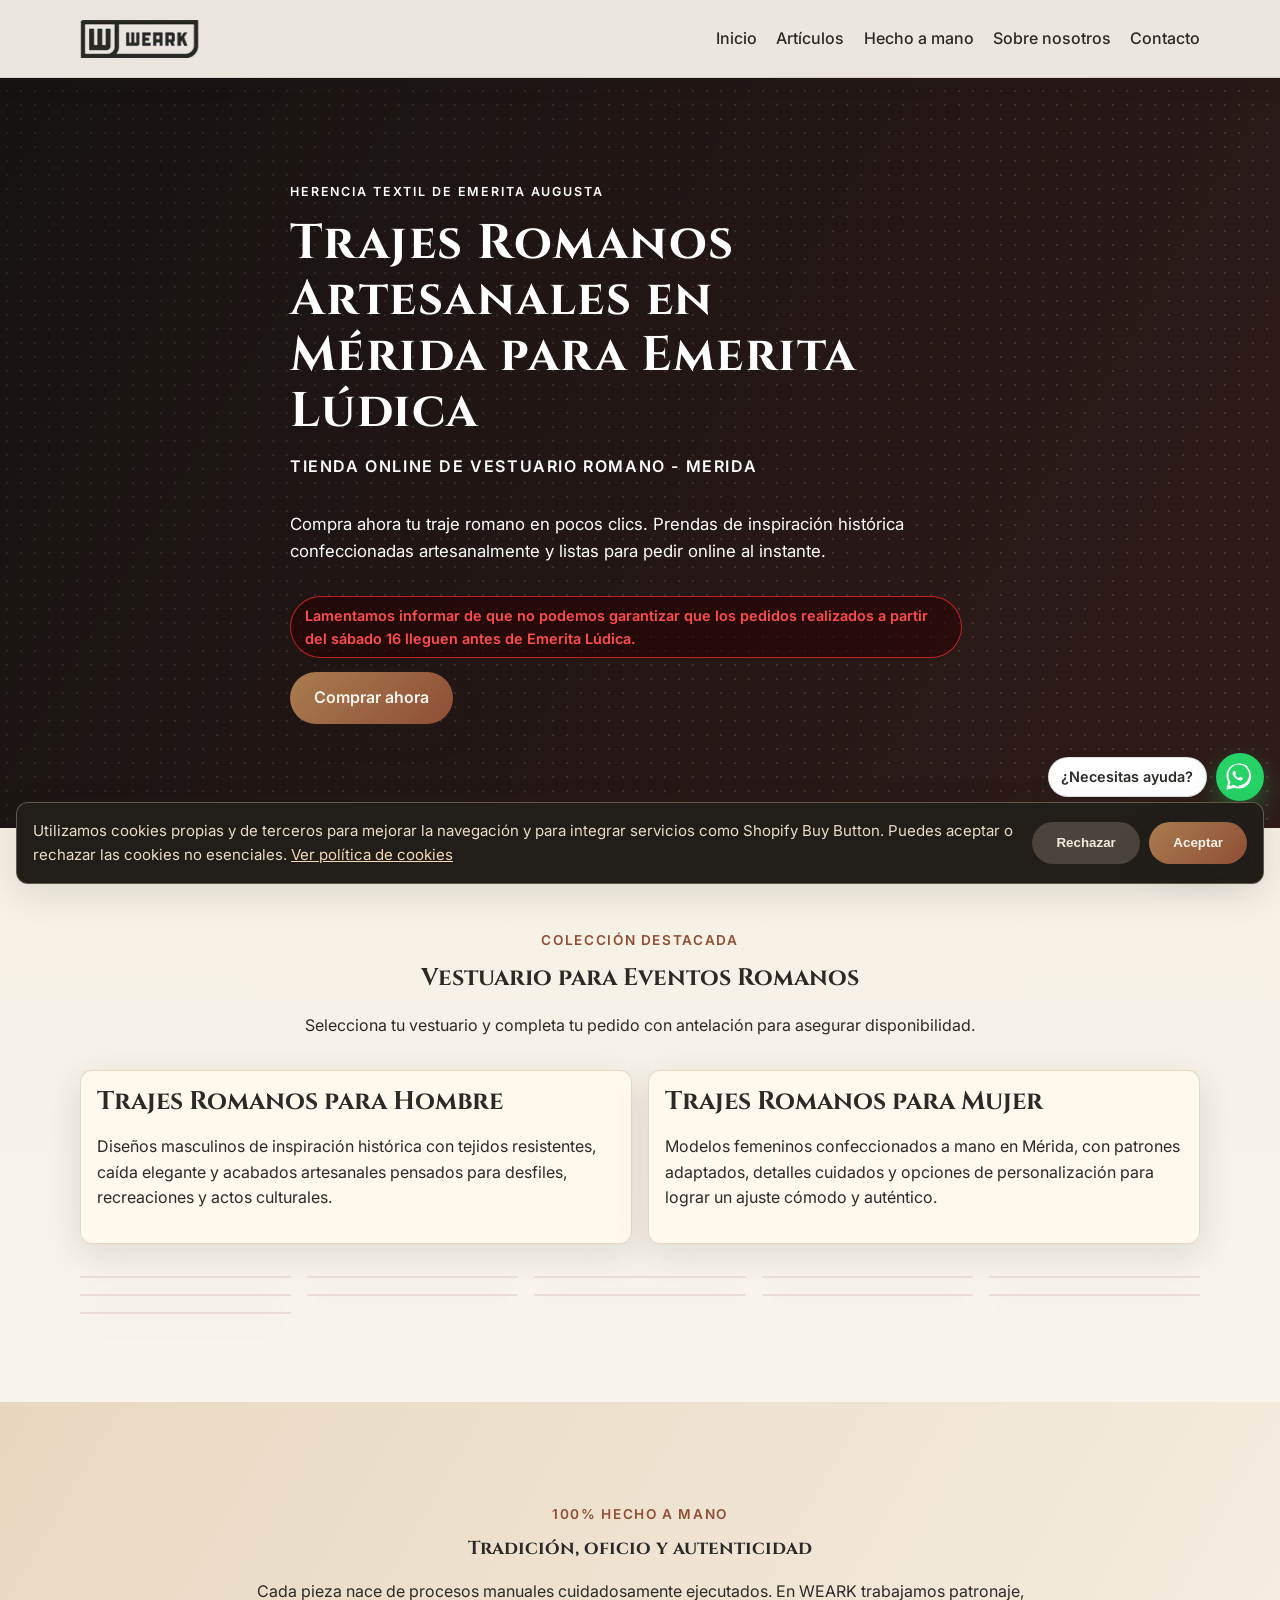
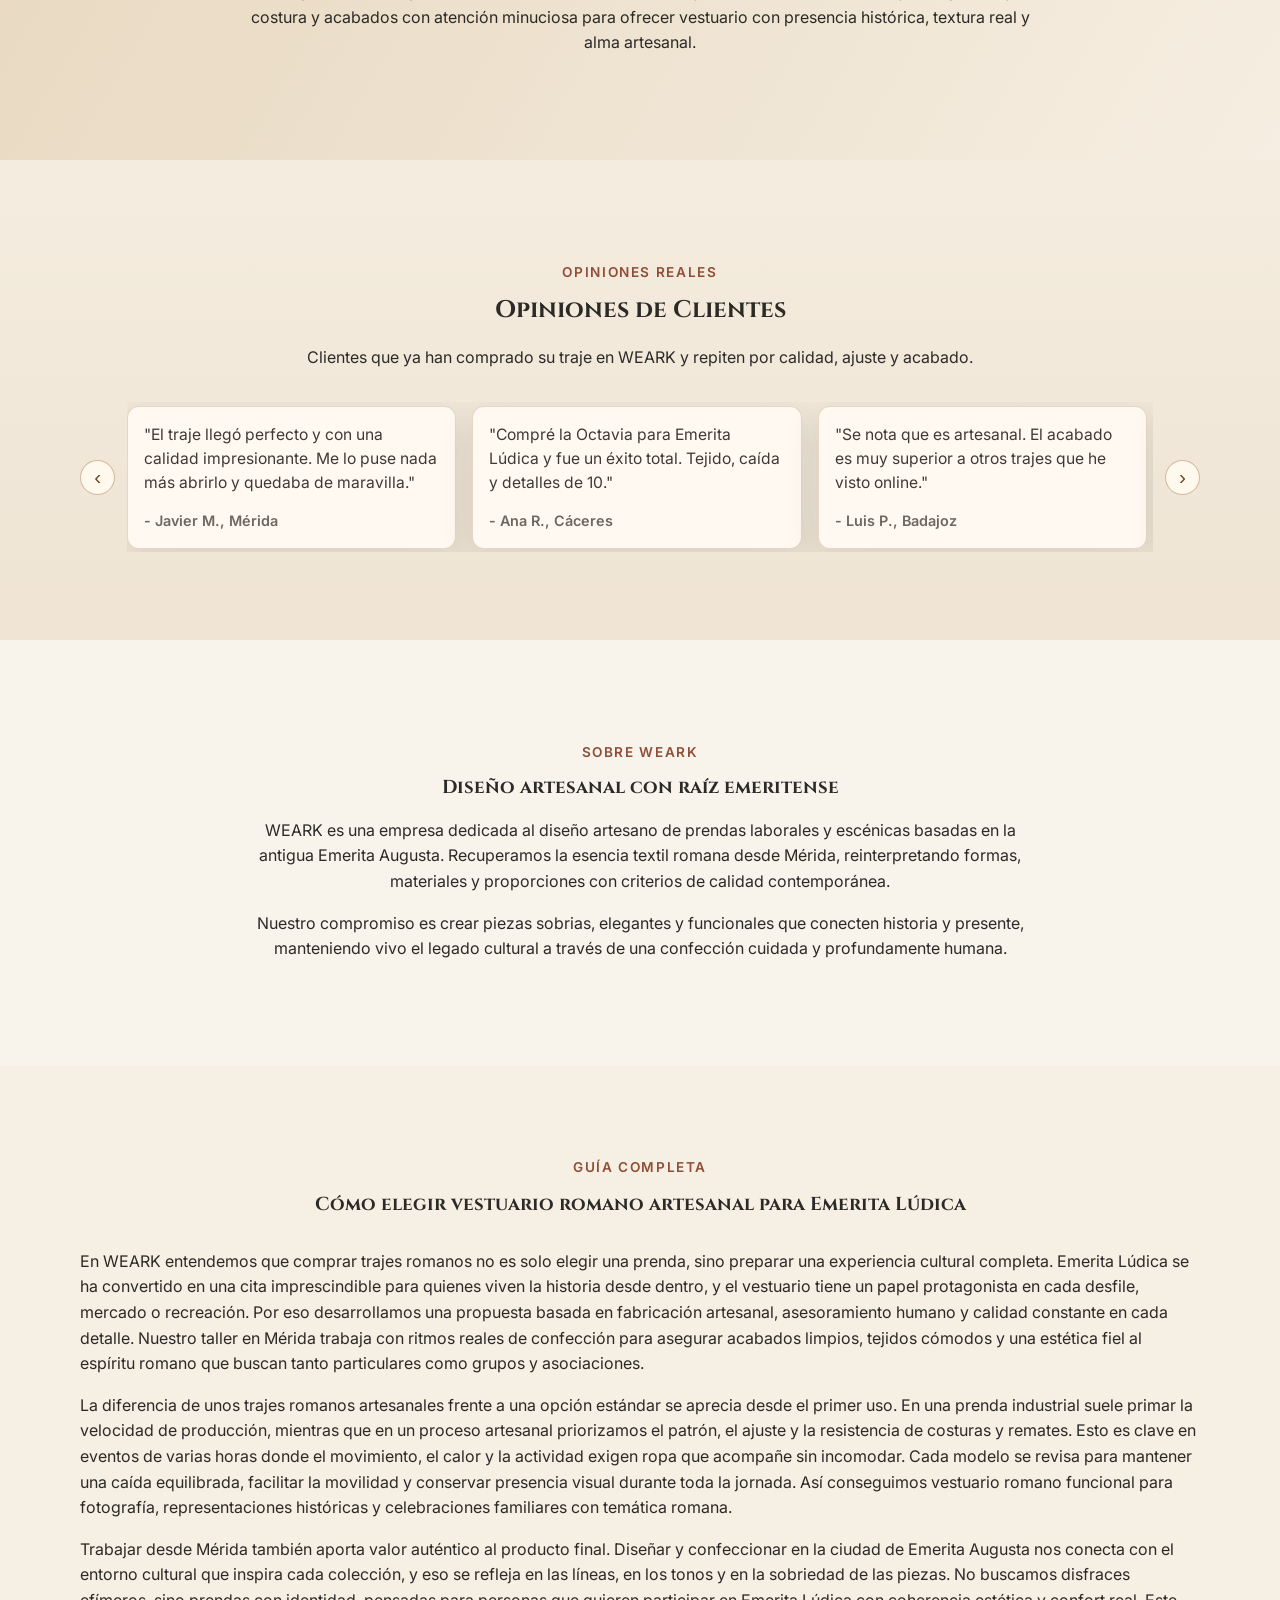
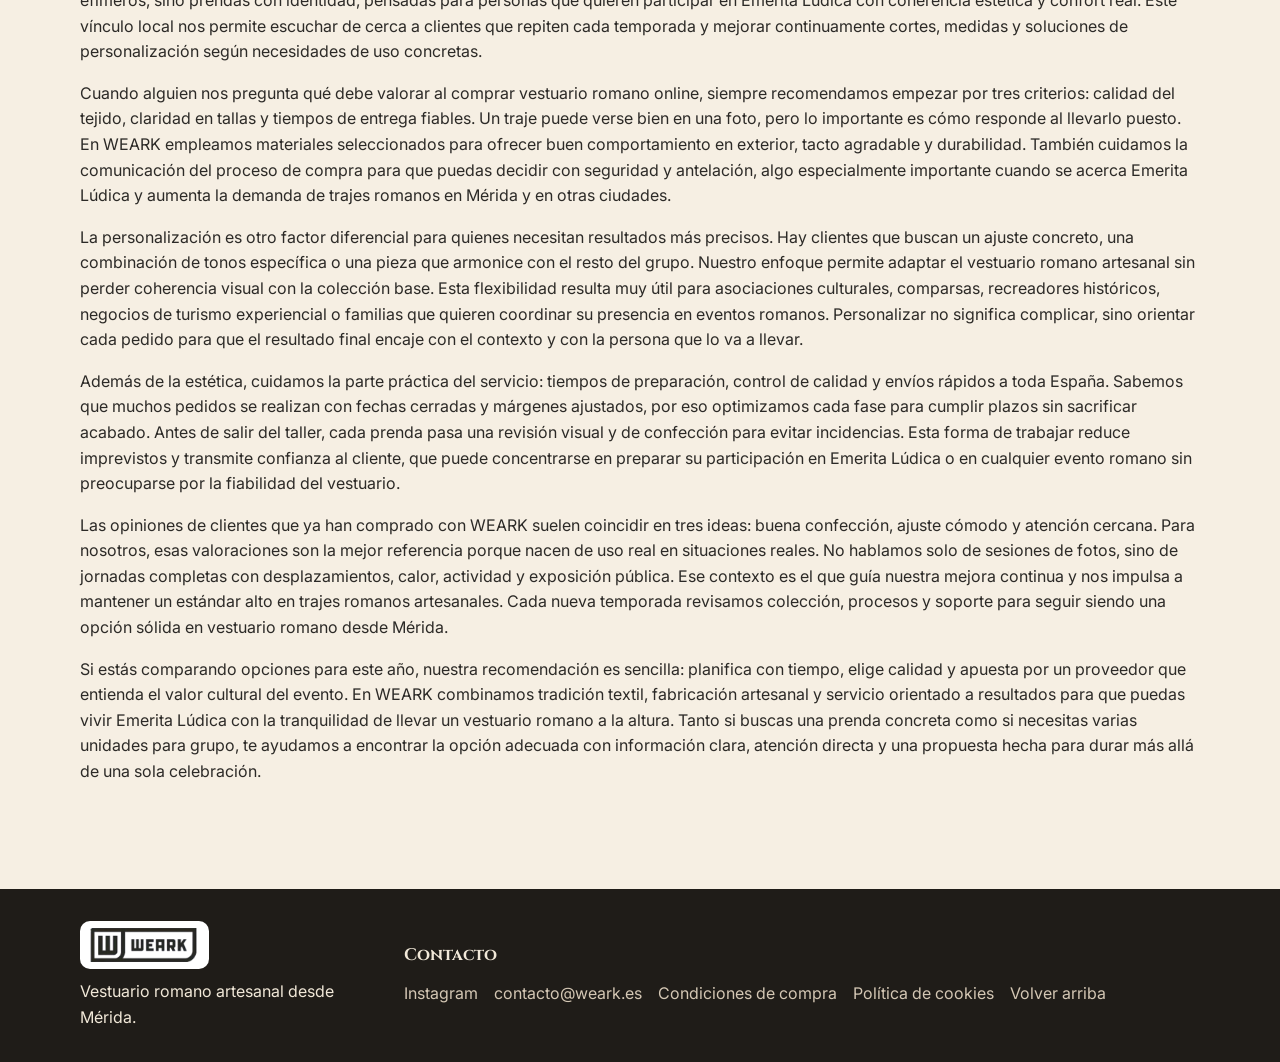
==== commit 9ee2849d: "f" ====
--- a/index.html
+++ b/index.html
@@ -71,7 +71,7 @@
     <link rel="preconnect" href="https://fonts.googleapis.com">
     <link rel="preconnect" href="https://fonts.gstatic.com" crossorigin>
     <link href="https://fonts.googleapis.com/css2?family=Cinzel:wght@500;700&family=Inter:wght@400;500;600&display=swap" rel="stylesheet">
-    <link rel="stylesheet" href="static/css/style.css?v=20260512-0902">
+    <link rel="stylesheet" href="static/css/style.css?v=20260515-hero-aviso">
 </head>
 <body>
 <!-- Google Tag Manager (noscript) -->
@@ -109,7 +109,7 @@
             Compra ahora tu traje romano en pocos clics. Prendas de inspiración histórica
             confeccionadas artesanalmente y listas para pedir online al instante.
         </p>
-        <p class="hero-guarantee">Elige tu vestuario y recibe tu pedido a tiempo para Emerita Lúdica.</p>
+        <p class="hero-guarantee hero-guarantee--deadline" role="status">Lamentamos informar de que no podemos garantizar que los pedidos realizados a partir del sábado 16 lleguen antes de Emerita Lúdica.</p>
         <a href="#articulos" class="btn btn-primary">Comprar ahora</a>
     </div>
 </header>
@@ -1663,7 +1663,7 @@
   }
 }
 </script>
-<script src="static/js/main.js?v=20260512-0902" defer></script>
+<script src="static/js/main.js?v=20260516-sin-aviso-js" defer></script>
 </body>
 </html>
 
--- a/static/css/style.css
+++ b/static/css/style.css
@@ -231,6 +231,33 @@
     color: #ffffff;
     font-weight: 600;
     font-size: 0.9rem;
+}
+
+@keyframes hero-guarantee-blink {
+    0%, 45% {
+        opacity: 1;
+    }
+    50%, 95% {
+        opacity: 0.45;
+    }
+    100% {
+        opacity: 1;
+    }
+}
+
+.hero-guarantee--deadline {
+    max-width: min(42rem, 100%);
+    border-color: rgba(220, 38, 38, 0.85);
+    background: rgba(40, 0, 0, 0.55);
+    color: #ff4d4d;
+    animation: hero-guarantee-blink 1.4s ease-in-out infinite;
+}
+
+@media (prefers-reduced-motion: reduce) {
+    .hero-guarantee--deadline {
+        animation: none;
+        opacity: 1;
+    }
 }
 
 .btn {
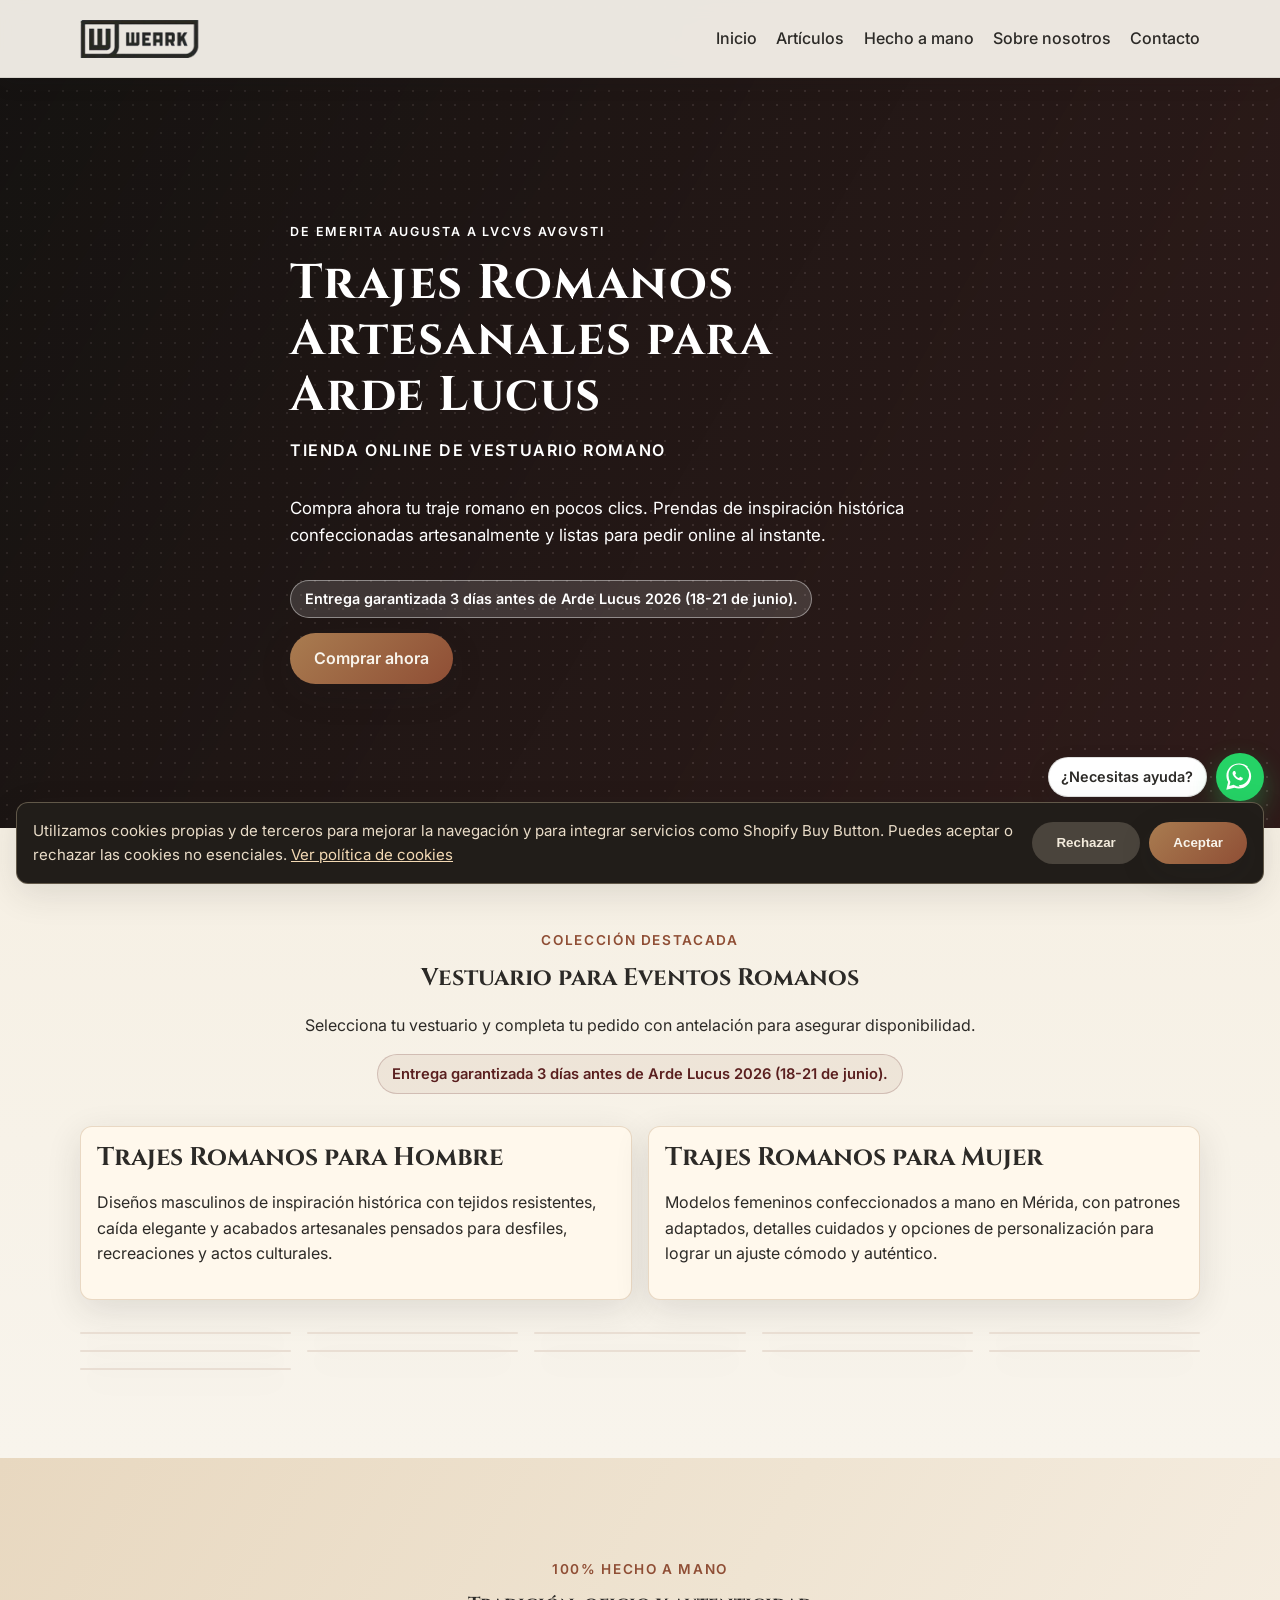
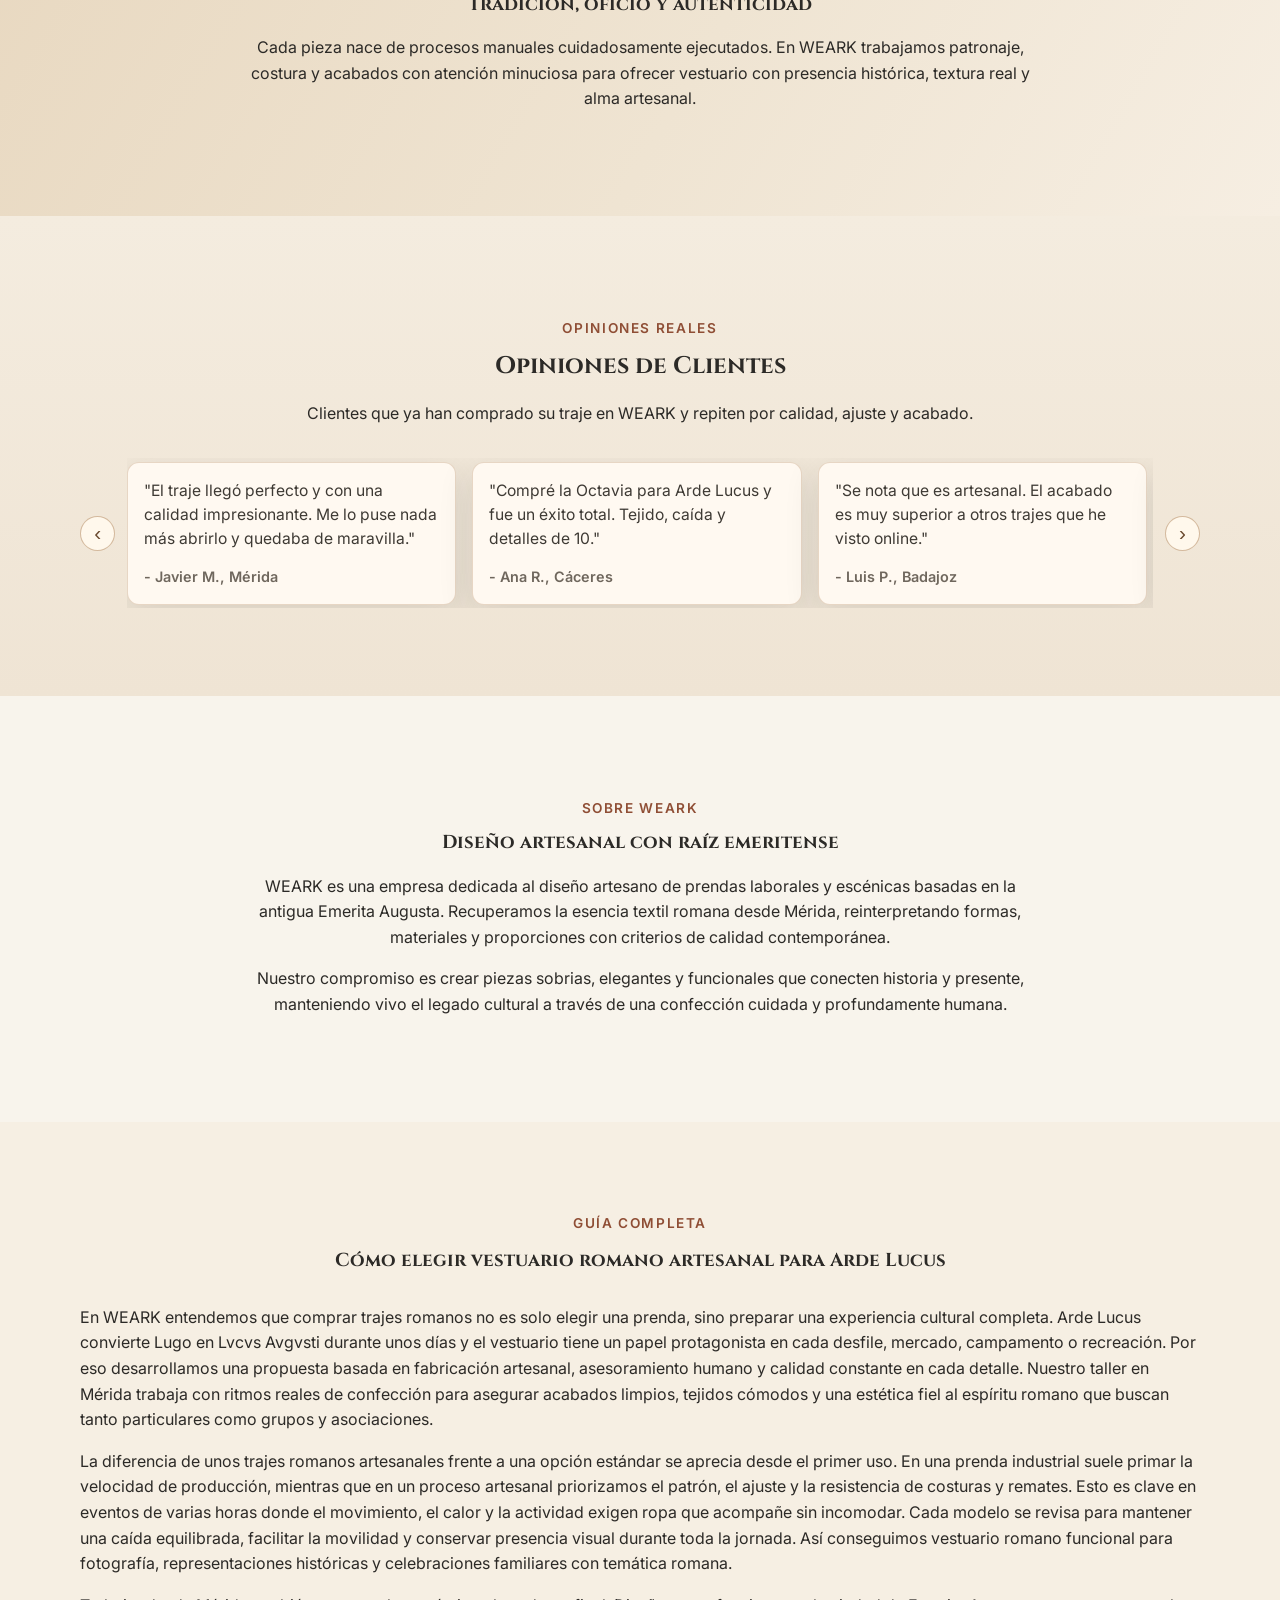
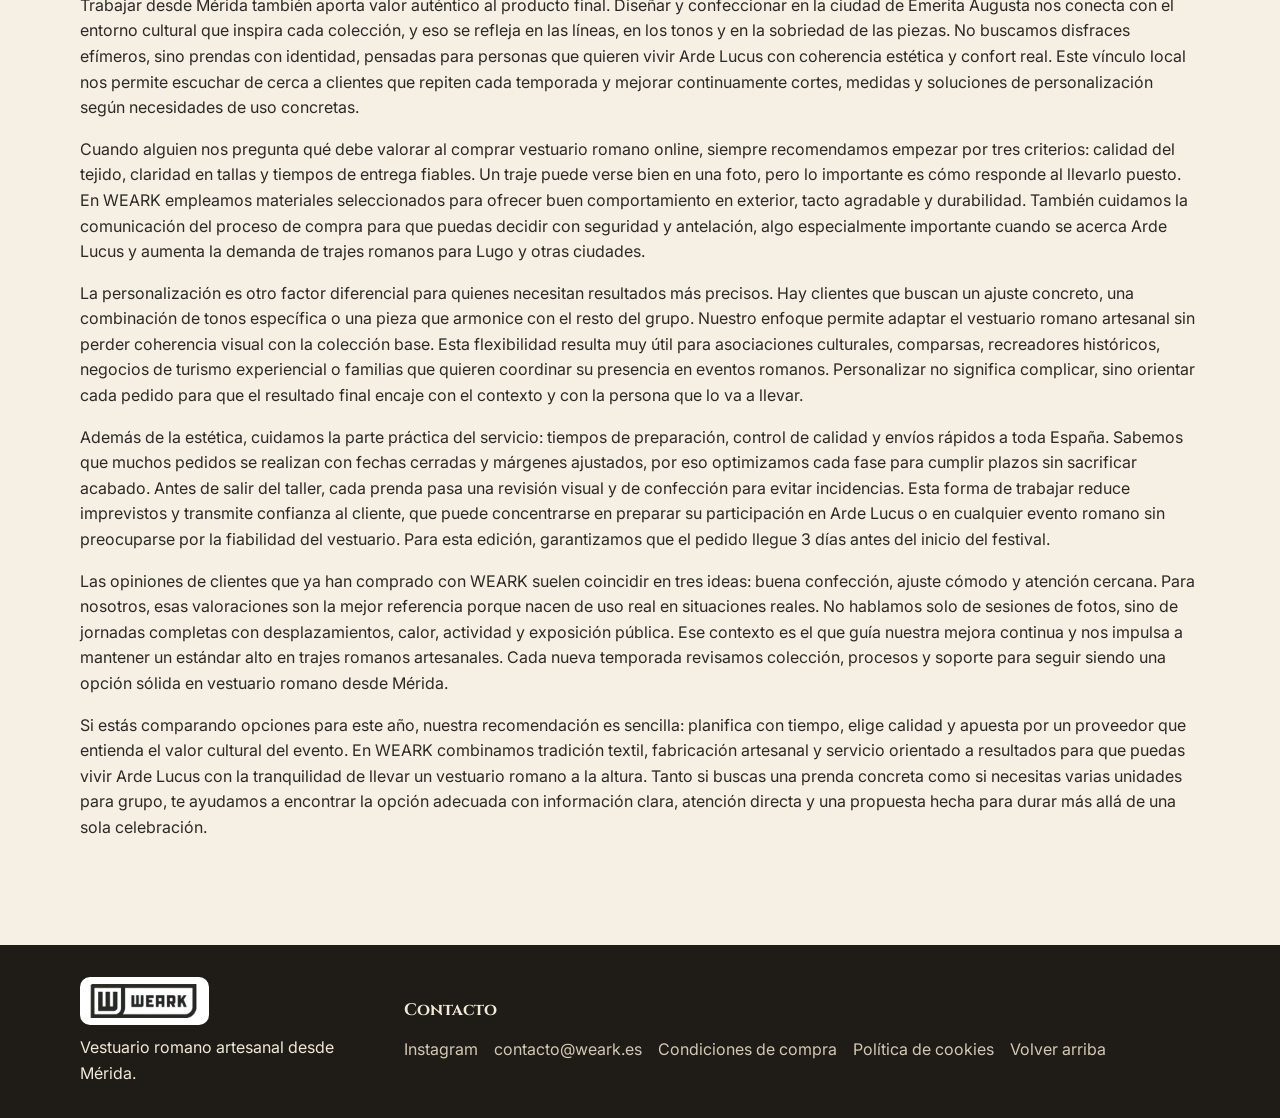
==== commit 4c483582: "arde lucus" ====
--- a/index.html
+++ b/index.html
@@ -18,23 +18,26 @@
     <!-- End Google Tag Manager -->
     <meta charset="UTF-8">
     <meta name="viewport" content="width=device-width, initial-scale=1.0">
-    <title>Trajes Romanos Artesanales para Emerita Lúdica | WEARK</title>
-    <meta name="description" content="Trajes romanos artesanales para Emerita Lúdica, confeccionados a mano en Mérida por WEARK. Calidad premium, personalización y envíos rápidos a toda España.">
+    <title>Trajes Romanos Artesanales para Arde Lucus | WEARK</title>
+    <meta name="description" content="Trajes romanos artesanales para Arde Lucus, confeccionados a mano en Mérida por WEARK. Calidad premium, personalización y entrega garantizada 3 días antes del festival.">
     <meta name="robots" content="index, follow, max-image-preview:large, max-snippet:-1, max-video-preview:-1">
     <meta name="author" content="WEARK">
     <link rel="canonical" href="https://www.trajesromanos.com/">
+    <link rel="icon" href="fav.png" type="image/png">
+    <link rel="shortcut icon" href="fav.png" type="image/png">
+    <link rel="apple-touch-icon" href="fav.png">
 
     <meta property="og:locale" content="es_ES">
     <meta property="og:type" content="website">
     <meta property="og:site_name" content="WEARK">
-    <meta property="og:title" content="Trajes Romanos Artesanales para Emerita Lúdica | WEARK">
-    <meta property="og:description" content="Trajes romanos artesanales hechos a mano en Mérida. Calidad premium para Emerita Lúdica.">
+    <meta property="og:title" content="Trajes Romanos Artesanales para Arde Lucus | WEARK">
+    <meta property="og:description" content="Trajes romanos artesanales hechos a mano en Mérida. Calidad premium para Arde Lucus.">
     <meta property="og:url" content="https://www.trajesromanos.com/">
     <meta property="og:image" content="https://www.trajesromanos.com/og-image.jpg">
 
     <meta name="twitter:card" content="summary_large_image">
-    <meta name="twitter:title" content="Trajes Romanos Artesanales para Emerita Lúdica | WEARK">
-    <meta name="twitter:description" content="Trajes romanos artesanales hechos a mano en Mérida. Calidad premium para Emerita Lúdica.">
+    <meta name="twitter:title" content="Trajes Romanos Artesanales para Arde Lucus | WEARK">
+    <meta name="twitter:description" content="Trajes romanos artesanales hechos a mano en Mérida. Calidad premium para Arde Lucus.">
     <meta name="twitter:image" content="https://www.trajesromanos.com/og-image.jpg">
 
     <script type="application/ld+json">
@@ -71,7 +74,7 @@
     <link rel="preconnect" href="https://fonts.googleapis.com">
     <link rel="preconnect" href="https://fonts.gstatic.com" crossorigin>
     <link href="https://fonts.googleapis.com/css2?family=Cinzel:wght@500;700&family=Inter:wght@400;500;600&display=swap" rel="stylesheet">
-    <link rel="stylesheet" href="static/css/style.css?v=20260515-hero-aviso">
+    <link rel="stylesheet" href="static/css/style.css?v=20260526-arde-lucus">
 </head>
 <body>
 <!-- Google Tag Manager (noscript) -->
@@ -102,14 +105,14 @@
     </nav>
 
     <div class="hero-content container">
-        <p class="hero-kicker">Herencia textil de Emerita Augusta</p>
-        <h1>Trajes Romanos Artesanales en Mérida para Emerita Lúdica</h1>
-        <p class="hero-subtitle">TIENDA ONLINE DE VESTUARIO ROMANO - MERIDA</p>
+        <p class="hero-kicker">De Emerita Augusta a Lvcvs Avgvsti</p>
+        <h1>Trajes Romanos Artesanales para Arde Lucus</h1>
+        <p class="hero-subtitle">TIENDA ONLINE DE VESTUARIO ROMANO </p>
         <p class="hero-text">
             Compra ahora tu traje romano en pocos clics. Prendas de inspiración histórica
             confeccionadas artesanalmente y listas para pedir online al instante.
         </p>
-        <p class="hero-guarantee hero-guarantee--deadline" role="status">Lamentamos informar de que no podemos garantizar que los pedidos realizados a partir del sábado 16 lleguen antes de Emerita Lúdica.</p>
+        <p class="hero-guarantee" role="status">Entrega garantizada 3 días antes de Arde Lucus 2026 (18-21 de junio).</p>
         <a href="#articulos" class="btn btn-primary">Comprar ahora</a>
     </div>
 </header>
@@ -123,6 +126,7 @@
                 <p>
                     Selecciona tu vestuario y completa tu pedido con antelación para asegurar disponibilidad.
                 </p>
+                <p class="delivery-guarantee">Entrega garantizada 3 días antes de Arde Lucus 2026 (18-21 de junio).</p>
                 
             </div>
 
@@ -1281,7 +1285,7 @@
                     </article>
                     <article class="testimonial-card">
                         <p class="testimonial-text">
-                            "Compré la Octavia para Emerita Lúdica y fue un éxito total. Tejido, caída y detalles de 10."
+                            "Compré la Octavia para Arde Lucus y fue un éxito total. Tejido, caída y detalles de 10."
                         </p>
                         <p class="testimonial-author">- Ana R., Cáceres</p>
                     </article>
@@ -1337,16 +1341,16 @@
         <div class="container">
             <div class="section-heading">
                 <p class="section-label">Guía completa</p>
-                <h3>Cómo elegir vestuario romano artesanal para Emerita Lúdica</h3>
+                <h3>Cómo elegir vestuario romano artesanal para Arde Lucus</h3>
             </div>
             <p>
                 En WEARK entendemos que comprar trajes romanos no es solo elegir una prenda, sino preparar una
-                experiencia cultural completa. Emerita Lúdica se ha convertido en una cita imprescindible para
-                quienes viven la historia desde dentro, y el vestuario tiene un papel protagonista en cada desfile,
-                mercado o recreación. Por eso desarrollamos una propuesta basada en fabricación artesanal,
-                asesoramiento humano y calidad constante en cada detalle. Nuestro taller en Mérida trabaja con
-                ritmos reales de confección para asegurar acabados limpios, tejidos cómodos y una estética fiel al
-                espíritu romano que buscan tanto particulares como grupos y asociaciones.
+                experiencia cultural completa. Arde Lucus convierte Lugo en Lvcvs Avgvsti durante unos días y el
+                vestuario tiene un papel protagonista en cada desfile, mercado, campamento o recreación. Por eso
+                desarrollamos una propuesta basada en fabricación artesanal, asesoramiento humano y calidad constante
+                en cada detalle. Nuestro taller en Mérida trabaja con ritmos reales de confección para asegurar
+                acabados limpios, tejidos cómodos y una estética fiel al espíritu romano que buscan tanto particulares
+                como grupos y asociaciones.
             </p>
             <p>
                 La diferencia de unos trajes romanos artesanales frente a una opción estándar se aprecia desde el
@@ -1361,10 +1365,10 @@
                 Trabajar desde Mérida también aporta valor auténtico al producto final. Diseñar y confeccionar en la
                 ciudad de Emerita Augusta nos conecta con el entorno cultural que inspira cada colección, y eso se
                 refleja en las líneas, en los tonos y en la sobriedad de las piezas. No buscamos disfraces efímeros,
-                sino prendas con identidad, pensadas para personas que quieren participar en Emerita Lúdica con
-                coherencia estética y confort real. Este vínculo local nos permite escuchar de cerca a clientes que
-                repiten cada temporada y mejorar continuamente cortes, medidas y soluciones de personalización según
-                necesidades de uso concretas.
+                sino prendas con identidad, pensadas para personas que quieren vivir Arde Lucus con coherencia
+                estética y confort real. Este vínculo local nos permite escuchar de cerca a clientes que repiten cada
+                temporada y mejorar continuamente cortes, medidas y soluciones de personalización según necesidades
+                de uso concretas.
             </p>
             <p>
                 Cuando alguien nos pregunta qué debe valorar al comprar vestuario romano online, siempre recomendamos
@@ -1372,8 +1376,8 @@
                 traje puede verse bien en una foto, pero lo importante es cómo responde al llevarlo puesto. En WEARK
                 empleamos materiales seleccionados para ofrecer buen comportamiento en exterior, tacto agradable y
                 durabilidad. También cuidamos la comunicación del proceso de compra para que puedas decidir con
-                seguridad y antelación, algo especialmente importante cuando se acerca Emerita Lúdica y aumenta la
-                demanda de trajes romanos en Mérida y en otras ciudades.
+                seguridad y antelación, algo especialmente importante cuando se acerca Arde Lucus y aumenta la
+                demanda de trajes romanos para Lugo y otras ciudades.
             </p>
             <p>
                 La personalización es otro factor diferencial para quienes necesitan resultados más precisos. Hay
@@ -1390,8 +1394,9 @@
                 márgenes ajustados, por eso optimizamos cada fase para cumplir plazos sin sacrificar acabado. Antes
                 de salir del taller, cada prenda pasa una revisión visual y de confección para evitar incidencias.
                 Esta forma de trabajar reduce imprevistos y transmite confianza al cliente, que puede concentrarse en
-                preparar su participación en Emerita Lúdica o en cualquier evento romano sin preocuparse por la
-                fiabilidad del vestuario.
+                preparar su participación en Arde Lucus o en cualquier evento romano sin preocuparse por la
+                fiabilidad del vestuario. Para esta edición, garantizamos que el pedido llegue 3 días antes del
+                inicio del festival.
             </p>
             <p>
                 Las opiniones de clientes que ya han comprado con WEARK suelen coincidir en tres ideas: buena
@@ -1406,7 +1411,7 @@
                 Si estás comparando opciones para este año, nuestra recomendación es sencilla: planifica con tiempo,
                 elige calidad y apuesta por un proveedor que entienda el valor cultural del evento. En WEARK
                 combinamos tradición textil, fabricación artesanal y servicio orientado a resultados para que puedas
-                vivir Emerita Lúdica con la tranquilidad de llevar un vestuario romano a la altura. Tanto si buscas
+                vivir Arde Lucus con la tranquilidad de llevar un vestuario romano a la altura. Tanto si buscas
                 una prenda concreta como si necesitas varias unidades para grupo, te ayudamos a encontrar la opción
                 adecuada con información clara, atención directa y una propuesta hecha para durar más allá de una sola
                 celebración.
@@ -1639,7 +1644,7 @@
   "@context": "https://schema.org",
   "@type": "Product",
   "name": "Trajes romanos artesanales WEARK",
-  "description": "Colección de trajes romanos artesanales confeccionados en Mérida para Emerita Lúdica y eventos históricos.",
+  "description": "Colección de trajes romanos artesanales confeccionados en Mérida para Arde Lucus y eventos históricos.",
   "brand": {
     "@type": "Brand",
     "name": "WEARK"
@@ -1670,8 +1675,3 @@
 
 
 
-
-
-
-
-
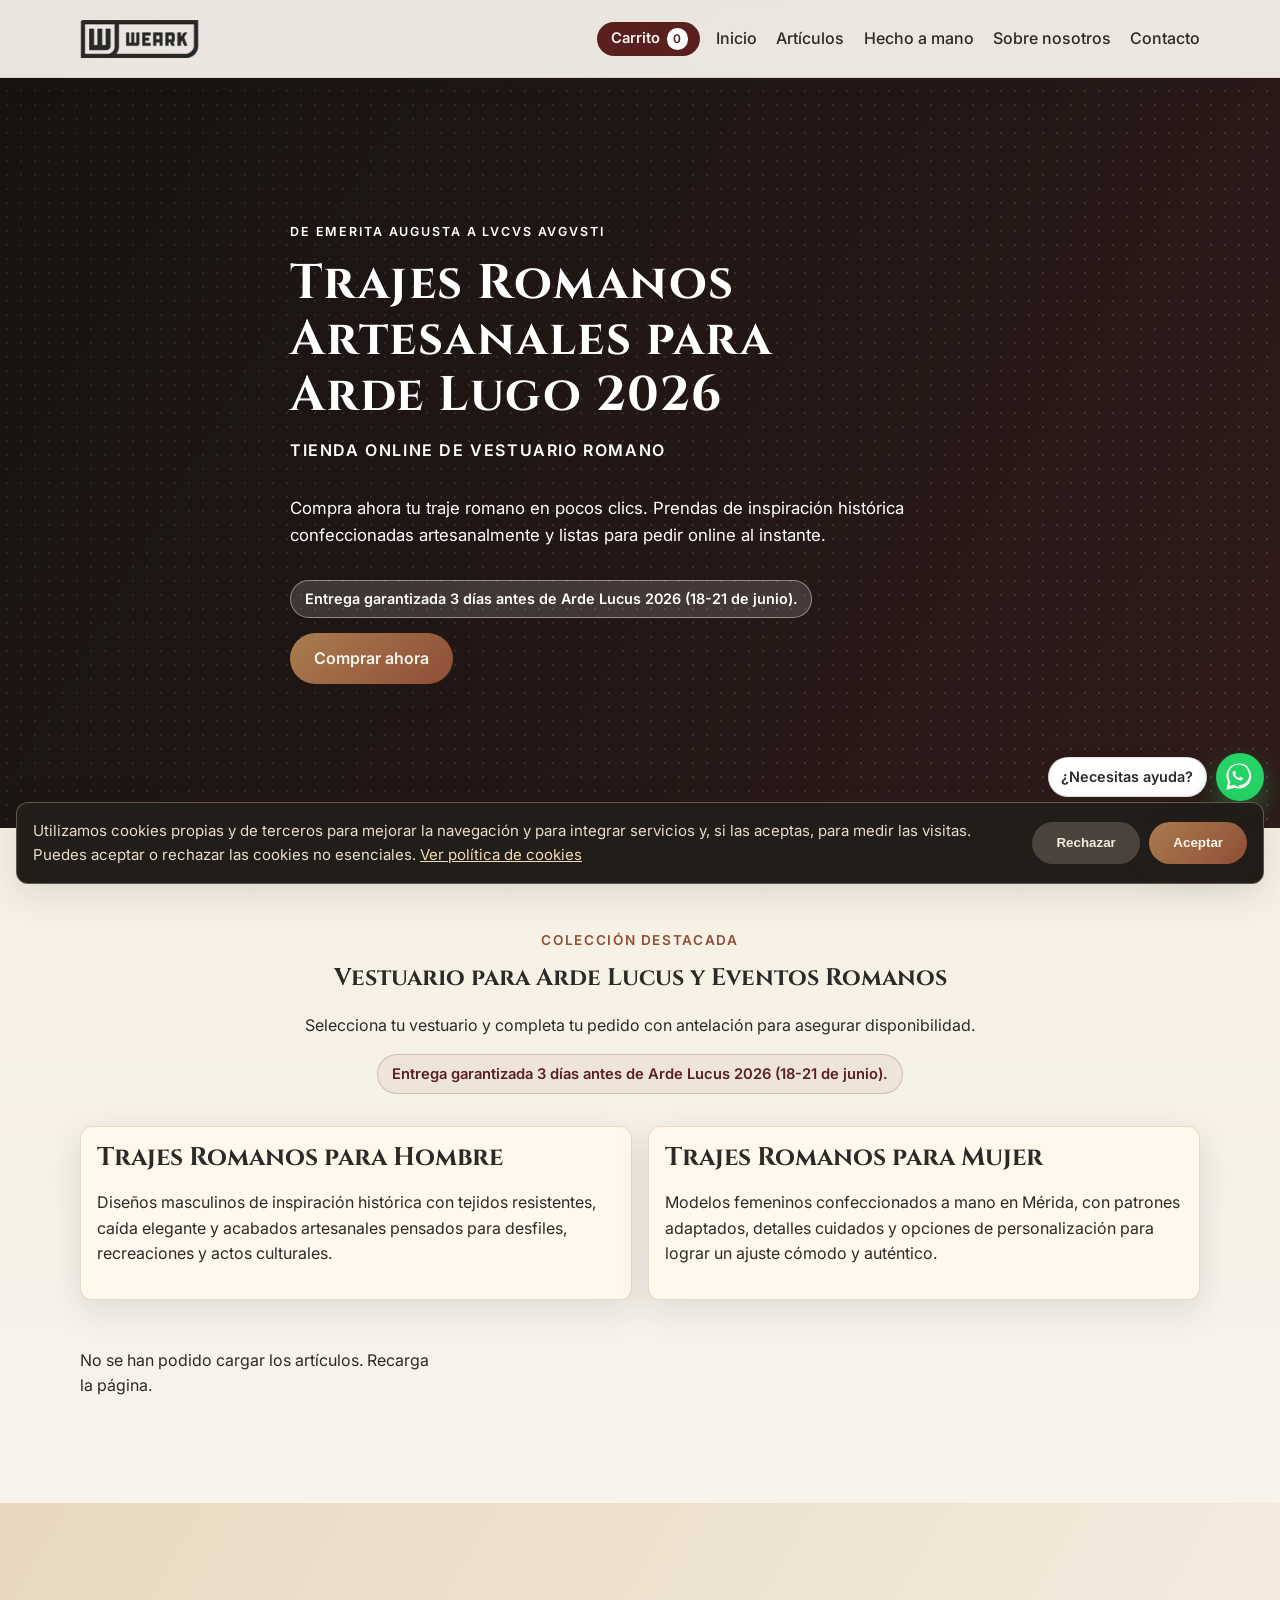
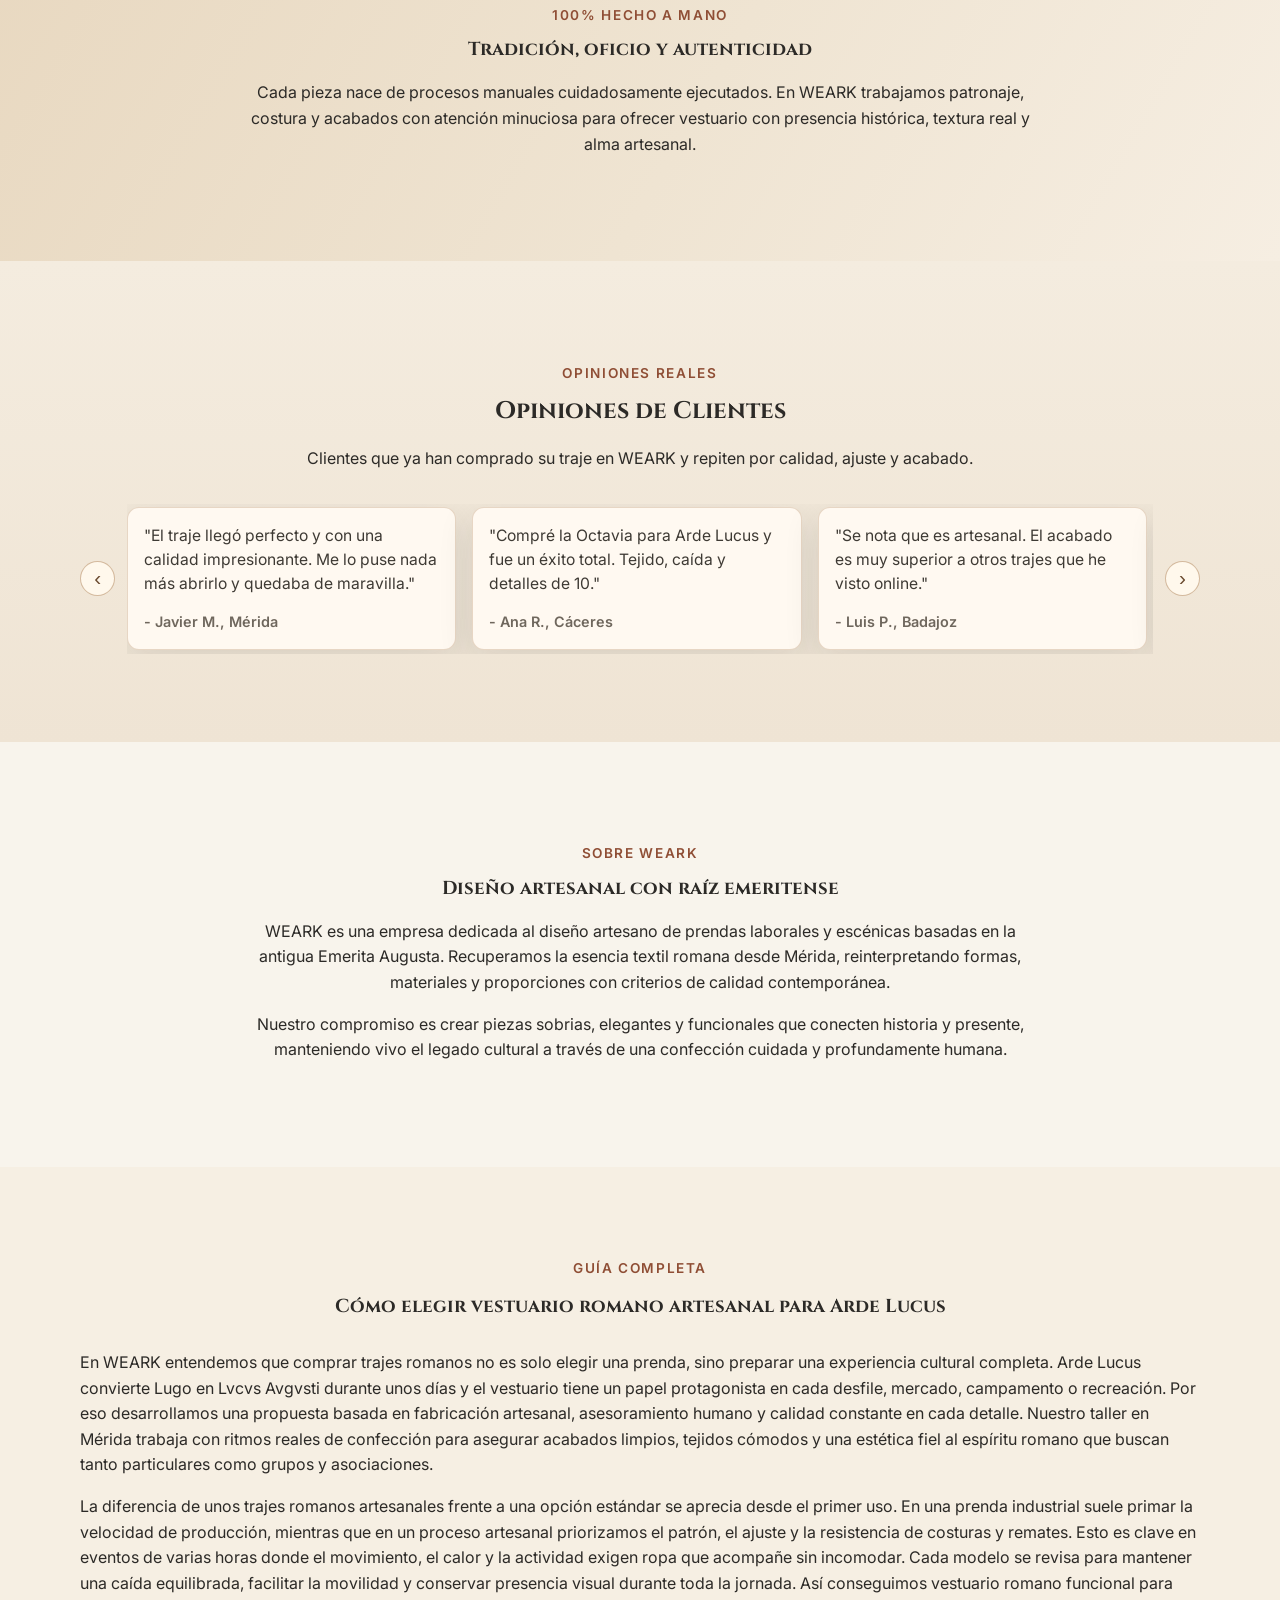
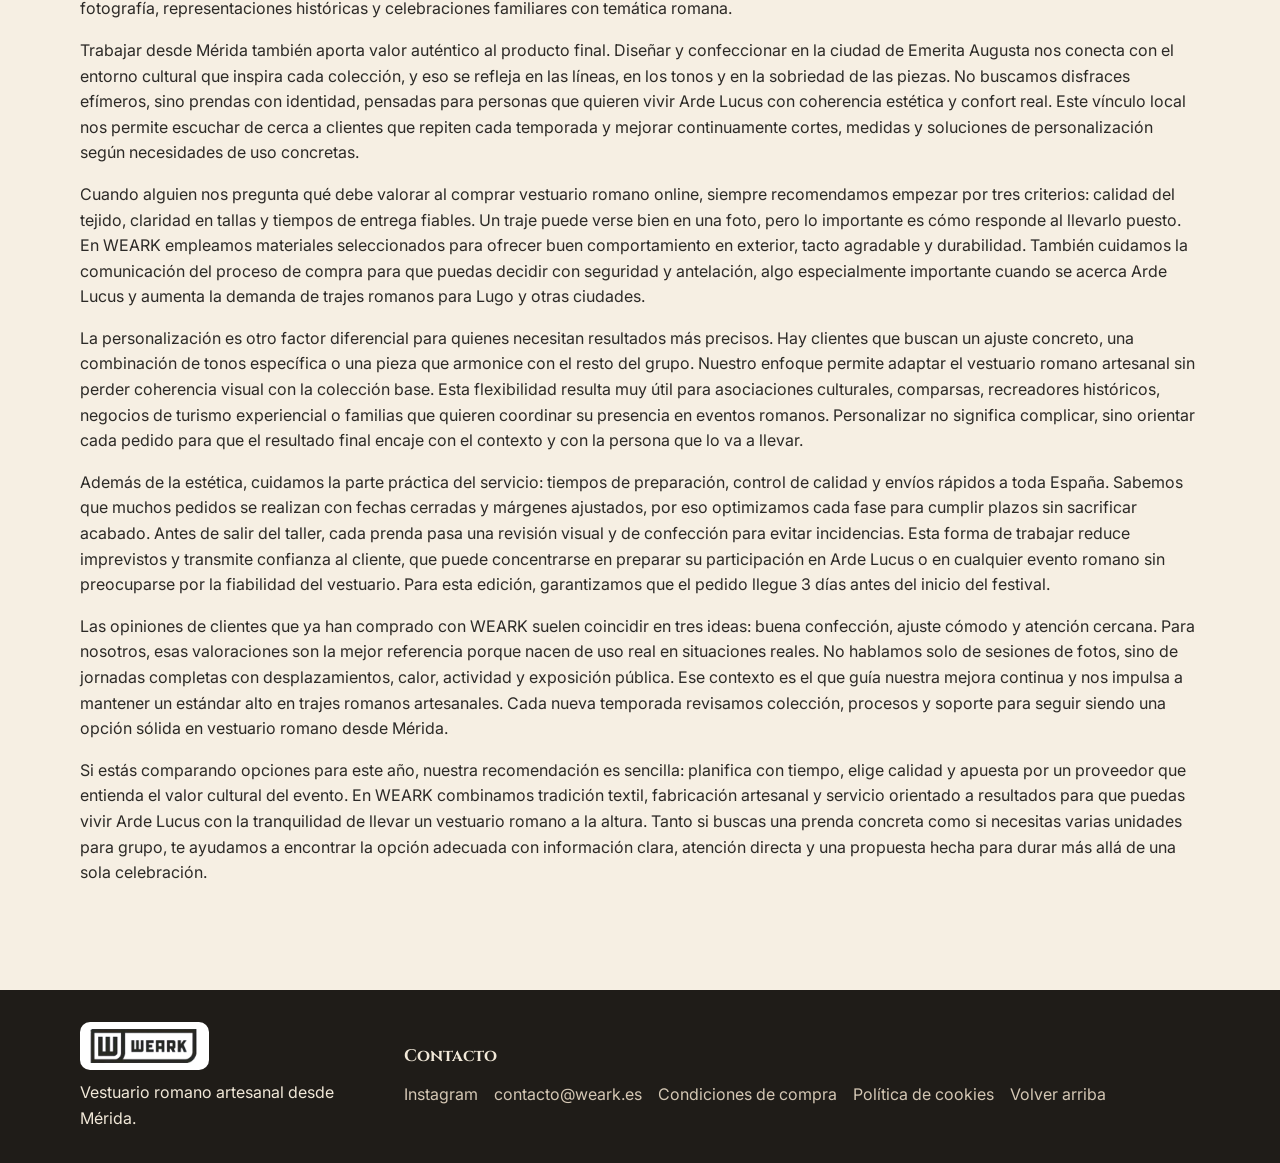
==== commit ac24c4fa: "4" ====
--- a/index.html
+++ b/index.html
@@ -16,9 +16,16 @@
 })(window,document,'script','dataLayer','GTM-5R88CDH3');
 </script>
     <!-- End Google Tag Manager -->
+    <script type="text/javascript">
+    (function(c,l,a,r,i,t,y){
+        c[a]=c[a]||function(){(c[a].q=c[a].q||[]).push(arguments)};
+        t=l.createElement(r);t.async=1;t.src="https://www.clarity.ms/tag/"+i;
+        y=l.getElementsByTagName(r)[0];y.parentNode.insertBefore(t,y);
+    })(window, document, "clarity", "script", "zbggklgk77");
+    </script>
     <meta charset="UTF-8">
     <meta name="viewport" content="width=device-width, initial-scale=1.0">
-    <title>Trajes Romanos Artesanales para Arde Lucus | WEARK</title>
+    <title>Trajes Romanos Artesanales para Arde Lugo 2026 | WEARK</title>
     <meta name="description" content="Trajes romanos artesanales para Arde Lucus, confeccionados a mano en Mérida por WEARK. Calidad premium, personalización y entrega garantizada 3 días antes del festival.">
     <meta name="robots" content="index, follow, max-image-preview:large, max-snippet:-1, max-video-preview:-1">
     <meta name="author" content="WEARK">
@@ -74,7 +81,7 @@
     <link rel="preconnect" href="https://fonts.googleapis.com">
     <link rel="preconnect" href="https://fonts.gstatic.com" crossorigin>
     <link href="https://fonts.googleapis.com/css2?family=Cinzel:wght@500;700&family=Inter:wght@400;500;600&display=swap" rel="stylesheet">
-    <link rel="stylesheet" href="static/css/style.css?v=20260526-arde-lucus">
+    <link rel="stylesheet" href="static/css/style.css?v=20261110-colores">
 </head>
 <body>
 <!-- Google Tag Manager (noscript) -->
@@ -93,6 +100,7 @@
             <a href="#inicio" class="logo" aria-label="WEARK">
                 <img src="static/logo_base.png" alt="Logo de WEARK, marca de trajes romanos artesanales en Mérida" class="logo-img" width="180" height="48" loading="lazy" decoding="async">
             </a>
+            <a class="nav-cart" href="carrito.html">Carrito <span id="cart-count">0</span></a>
             <button class="menu-toggle" aria-label="Abrir menú">Menú</button>
             <ul class="nav-links">
                 <li><a href="#inicio">Inicio</a></li>
@@ -106,7 +114,7 @@
 
     <div class="hero-content container">
         <p class="hero-kicker">De Emerita Augusta a Lvcvs Avgvsti</p>
-        <h1>Trajes Romanos Artesanales para Arde Lucus</h1>
+        <h1>Trajes Romanos Artesanales para Arde Lugo 2026</h1>
         <p class="hero-subtitle">TIENDA ONLINE DE VESTUARIO ROMANO </p>
         <p class="hero-text">
             Compra ahora tu traje romano en pocos clics. Prendas de inspiración histórica
@@ -122,7 +130,7 @@
         <div class="container">
             <div class="section-heading">
                 <p class="section-label">Colección destacada</p>
-                <h2>Vestuario para Eventos Romanos</h2>
+                <h2>Vestuario para Arde Lucus y Eventos Romanos</h2>
                 <p>
                     Selecciona tu vestuario y completa tu pedido con antelación para asegurar disponibilidad.
                 </p>
@@ -147,1108 +155,10 @@
                 </article>
             </div>
 
-            <div class="product-grid">
-                <article class="product-card product-card--agripa" data-shopify-product-id="15895542497667">
-                    <div class="shopify-button-placeholder">
-                        <div id='product-component-1776346772786'></div>
-                        <script type="text/javascript">
-                    /*<![CDATA[*/
-                    (function () {
-                      var scriptURL = 'https://sdks.shopifycdn.com/buy-button/latest/buy-button-storefront.min.js';
-                      if (window.ShopifyBuy) {
-                        if (window.ShopifyBuy.UI) {
-                          ShopifyBuyInit();
-                        } else {
-                          loadScript();
-                        }
-                      } else {
-                        loadScript();
-                      }
-                      function loadScript() {
-                        var script = document.createElement('script');
-                        script.async = true;
-                        script.src = scriptURL;
-                        (document.getElementsByTagName('head')[0] || document.getElementsByTagName('body')[0]).appendChild(script);
-                        script.onload = ShopifyBuyInit;
-                      }
-                      function ShopifyBuyInit() {
-                        var client = ShopifyBuy.buildClient({
-                          domain: 'gtq3mq-vb.myshopify.com',
-                          storefrontAccessToken: '32702bb775fb3dd5990b9d63f48bd578',
-                        });
-                        ShopifyBuy.UI.onReady(client).then(function (ui) {
-                          ui.createComponent('product', {
-                            id: '15895542497667',
-                            node: document.getElementById('product-component-1776346772786'),
-                            moneyFormat: 'desde%20%E2%82%AC%7B%7Bamount_with_comma_separator%7D%7D',
-                            options: {
-                      "product": {
-                        "styles": {
-                          "product": {
-                            "@media (min-width: 601px)": {
-                              "max-width": "100%",
-                              "margin-left": "0px",
-                              "margin-bottom": "0px"
-                            }
-                          }
-                        },
-                        "buttonDestination": "modal",
-                                "contents": {
-                          "options": false,
-                          "price": true
-                        },
-                        "text": {
-                          "button": "COMPRAR"
-                        }
-                      },
-                      "productSet": {
-                        "styles": {
-                          "products": {
-                            "@media (min-width: 601px)": {
-                              "margin-left": "0px"
-                            }
-                          }
-                        }
-                      },
-                      "modalProduct": {
-                        "contents": {
-                          "img": false,
-                          "imgWithCarousel": true,
-                          "button": false,
-                          "buttonWithQuantity": true
-                        },
-                        "styles": {
-                          "product": {
-                            "@media (min-width: 601px)": {
-                              "max-width": "100%",
-                              "margin-left": "0px",
-                              "margin-bottom": "0px"
-                            }
-                          }
-                        },
-                        "text": {
-                          "button": "COMPRAR"
-                        }
-                      },
-                      "option": {},
-                      "cart": {
-                        "text": {
-                          "total": "Subtotal",
-                          "button": "Checkout"
-                        }
-                      },
-                      "toggle": {}
-                    },
-                          });
-                        });
-                      }
-                    })();
-                    /*]]>*/
-                        </script>
-                    </div>
-                </article>
-
-                <article class="product-card product-card--justiniano" data-shopify-product-id="15900901114243">
-                    <div class="shopify-button-placeholder">
-                        <div id='product-component-1776346635353'></div>
-                        <script type="text/javascript">
-                    /*<![CDATA[*/
-                    (function () {
-                      var scriptURL = 'https://sdks.shopifycdn.com/buy-button/latest/buy-button-storefront.min.js';
-                      if (window.ShopifyBuy) {
-                        if (window.ShopifyBuy.UI) {
-                          ShopifyBuyInit();
-                        } else {
-                          loadScript();
-                        }
-                      } else {
-                        loadScript();
-                      }
-                      function loadScript() {
-                        var script = document.createElement('script');
-                        script.async = true;
-                        script.src = scriptURL;
-                        (document.getElementsByTagName('head')[0] || document.getElementsByTagName('body')[0]).appendChild(script);
-                        script.onload = ShopifyBuyInit;
-                      }
-                      function ShopifyBuyInit() {
-                        var client = ShopifyBuy.buildClient({
-                          domain: 'gtq3mq-vb.myshopify.com',
-                          storefrontAccessToken: '32702bb775fb3dd5990b9d63f48bd578',
-                        });
-                        ShopifyBuy.UI.onReady(client).then(function (ui) {
-                          ui.createComponent('product', {
-                            id: '15900901114243',
-                            node: document.getElementById('product-component-1776346635353'),
-                            moneyFormat: 'desde%20%E2%82%AC%7B%7Bamount_with_comma_separator%7D%7D',
-                            options: {
-                              "product": {
-                                "styles": {
-                                  "product": {
-                                    "@media (min-width: 601px)": {
-                                      "max-width": "100%",
-                                      "margin-left": "0px",
-                                      "margin-bottom": "0px"
-                                    }
-                                  }
-                                },
-                                "buttonDestination": "modal",
-                                "contents": {
-                                  "options": false,
-                                  "price": true
-                                },
-                                "text": {
-                                  "button": "COMPRAR"
-                                }
-                              },
-                              "productSet": {
-                                "styles": {
-                                  "products": {
-                                    "@media (min-width: 601px)": {
-                                      "margin-left": "0px"
-                                    }
-                                  }
-                                }
-                              },
-                              "modalProduct": {
-                                "contents": {
-                                  "img": false,
-                                  "imgWithCarousel": true,
-                                  "button": false,
-                                  "buttonWithQuantity": true
-                                },
-                                "styles": {
-                                  "product": {
-                                    "@media (min-width: 601px)": {
-                                      "max-width": "100%",
-                                      "margin-left": "0px",
-                                      "margin-bottom": "0px"
-                                    }
-                                  }
-                                },
-                                "text": {
-                          "button": "COMPRAR"
-                                }
-                              },
-                              "option": {},
-                              "cart": {
-                                "text": {
-                                  "total": "Subtotal",
-                                  "button": "Checkout"
-                                }
-                              },
-                              "toggle": {}
-                            },
-                          });
-                        });
-                      }
-                    })();
-                    /*]]>*/
-                        </script>
-                    </div>
-                </article>
-
-                <article class="product-card product-card--lucio" data-shopify-product-id="15900936995203">
-                    <div class="shopify-button-placeholder">
-                        <div id='product-component-1776347283385'></div>
-                        <script type="text/javascript">
-                        /*<![CDATA[*/
-                        (function () {
-                          var scriptURL = 'https://sdks.shopifycdn.com/buy-button/latest/buy-button-storefront.min.js';
-                          if (window.ShopifyBuy) {
-                            if (window.ShopifyBuy.UI) {
-                              ShopifyBuyInit();
-                            } else {
-                              loadScript();
-                            }
-                          } else {
-                            loadScript();
-                          }
-                          function loadScript() {
-                            var script = document.createElement('script');
-                            script.async = true;
-                            script.src = scriptURL;
-                            (document.getElementsByTagName('head')[0] || document.getElementsByTagName('body')[0]).appendChild(script);
-                            script.onload = ShopifyBuyInit;
-                          }
-                          function ShopifyBuyInit() {
-                            var client = ShopifyBuy.buildClient({
-                              domain: 'gtq3mq-vb.myshopify.com',
-                              storefrontAccessToken: '32702bb775fb3dd5990b9d63f48bd578',
-                            });
-                            ShopifyBuy.UI.onReady(client).then(function (ui) {
-                              ui.createComponent('product', {
-                                id: '15900936995203',
-                                node: document.getElementById('product-component-1776347283385'),
-                                moneyFormat: 'desde%20%E2%82%AC%7B%7Bamount_with_comma_separator%7D%7D',
-                                options: {
-                          "product": {
-                            "styles": {
-                              "product": {
-                                "@media (min-width: 601px)": {
-                                  "max-width": "100%",
-                                  "margin-left": "0px",
-                                  "margin-bottom": "0px"
-                                }
-                              }
-                            },
-                            "buttonDestination": "modal",
-                                "contents": {
-                              "options": false,
-                              "price": true
-                            },
-                            "text": {
-                              "button": "COMPRAR"
-                            }
-                          },
-                          "productSet": {
-                            "styles": {
-                              "products": {
-                                "@media (min-width: 601px)": {
-                                  "margin-left": "0px"
-                                }
-                              }
-                            }
-                          },
-                          "modalProduct": {
-                            "contents": {
-                              "img": false,
-                              "imgWithCarousel": true,
-                              "button": false,
-                              "buttonWithQuantity": true
-                            },
-                            "styles": {
-                              "product": {
-                                "@media (min-width: 601px)": {
-                                  "max-width": "100%",
-                                  "margin-left": "0px",
-                                  "margin-bottom": "0px"
-                                }
-                              }
-                            },
-                            "text": {
-                                "button": "COMPRAR"
-                            }
-                          },
-                          "option": {},
-                          "cart": {
-                            "text": {
-                              "total": "Subtotal",
-                              "button": "Checkout"
-                            }
-                          },
-                          "toggle": {}
-                        },
-                              });
-                            });
-                          }
-                        })();
-                        /*]]>*/
-                        </script>
-                    </div>
-                </article>
-
-                <article class="product-card product-card--octavia-capa" data-shopify-product-id="15901947167107">
-                    <div class="shopify-button-placeholder">
-                        <div id='product-component-1776407784008'></div>
-                        <script type="text/javascript">
-                        /*<![CDATA[*/
-                        (function () {
-                          var scriptURL = 'https://sdks.shopifycdn.com/buy-button/latest/buy-button-storefront.min.js';
-                          if (window.ShopifyBuy) {
-                            if (window.ShopifyBuy.UI) {
-                              ShopifyBuyInit();
-                            } else {
-                              loadScript();
-                            }
-                          } else {
-                            loadScript();
-                          }
-                          function loadScript() {
-                            var script = document.createElement('script');
-                            script.async = true;
-                            script.src = scriptURL;
-                            (document.getElementsByTagName('head')[0] || document.getElementsByTagName('body')[0]).appendChild(script);
-                            script.onload = ShopifyBuyInit;
-                          }
-                          function ShopifyBuyInit() {
-                            var client = ShopifyBuy.buildClient({
-                              domain: 'gtq3mq-vb.myshopify.com',
-                              storefrontAccessToken: '32702bb775fb3dd5990b9d63f48bd578',
-                            });
-                            ShopifyBuy.UI.onReady(client).then(function (ui) {
-                              ui.createComponent('product', {
-                                id: '15901947167107',
-                                node: document.getElementById('product-component-1776407784008'),
-                                moneyFormat: 'desde%20%E2%82%AC%7B%7Bamount_with_comma_separator%7D%7D',
-                                options: {
-                                  "product": {
-                                    "styles": {
-                                      "product": {
-                                        "@media (min-width: 601px)": {
-                                          "max-width": "100%",
-                                          "margin-left": "0px",
-                                          "margin-bottom": "0px"
-                                        }
-                                      }
-                                    },
-                                    "buttonDestination": "modal",
-                                "contents": {
-                                      "options": false,
-                                      "price": true
-                                    },
-                                    "text": {
-                                      "button": "COMPRAR"
-                                    }
-                                  },
-                                  "productSet": {
-                                    "styles": {
-                                      "products": {
-                                        "@media (min-width: 601px)": {
-                                          "margin-left": "0px"
-                                        }
-                                      }
-                                    }
-                                  },
-                                  "modalProduct": {
-                                    "contents": {
-                                      "img": false,
-                                      "imgWithCarousel": true,
-                                      "button": false,
-                                      "buttonWithQuantity": true
-                                    },
-                                    "styles": {
-                                      "product": {
-                                        "@media (min-width: 601px)": {
-                                          "max-width": "100%",
-                                          "margin-left": "0px",
-                                          "margin-bottom": "0px"
-                                        }
-                                      }
-                                    },
-                                    "text": {
-                                    "button": "COMPRAR"
-                                    }
-                                  },
-                                  "option": {},
-                                  "cart": {
-                                    "text": {
-                                      "total": "Subtotal",
-                                      "button": "Checkout"
-                                    }
-                                  },
-                                  "toggle": {}
-                                },
-                              });
-                            });
-                          }
-                        })();
-                        /*]]>*/
-                        </script>
-                    </div>
-                </article>
-
-                <article class="product-card product-card--teodora" data-shopify-product-id="15901936877955">
-                    <div class="shopify-button-placeholder">
-                        <div id='product-component-1776407902450'></div>
-                        <script type="text/javascript">
-                        /*<![CDATA[*/
-                        (function () {
-                          var scriptURL = 'https://sdks.shopifycdn.com/buy-button/latest/buy-button-storefront.min.js';
-                          if (window.ShopifyBuy) {
-                            if (window.ShopifyBuy.UI) {
-                              ShopifyBuyInit();
-                            } else {
-                              loadScript();
-                            }
-                          } else {
-                            loadScript();
-                          }
-                          function loadScript() {
-                            var script = document.createElement('script');
-                            script.async = true;
-                            script.src = scriptURL;
-                            (document.getElementsByTagName('head')[0] || document.getElementsByTagName('body')[0]).appendChild(script);
-                            script.onload = ShopifyBuyInit;
-                          }
-                          function ShopifyBuyInit() {
-                            var client = ShopifyBuy.buildClient({
-                              domain: 'gtq3mq-vb.myshopify.com',
-                              storefrontAccessToken: '32702bb775fb3dd5990b9d63f48bd578',
-                            });
-                            ShopifyBuy.UI.onReady(client).then(function (ui) {
-                              ui.createComponent('product', {
-                                id: '15901936877955',
-                                node: document.getElementById('product-component-1776407902450'),
-                                moneyFormat: 'desde%20%E2%82%AC%7B%7Bamount_with_comma_separator%7D%7D',
-                                options: {
-                                  "product": {
-                                    "styles": {
-                                      "product": {
-                                        "@media (min-width: 601px)": {
-                                          "max-width": "100%",
-                                          "margin-left": "0px",
-                                          "margin-bottom": "0px"
-                                        }
-                                      }
-                                    },
-                                    "buttonDestination": "modal",
-                                "contents": {
-                                      "options": false,
-                                      "price": true
-                                    },
-                                    "text": {
-                                      "button": "COMPRAR"
-                                    }
-                                  },
-                                  "productSet": {
-                                    "styles": {
-                                      "products": {
-                                        "@media (min-width: 601px)": {
-                                          "margin-left": "0px"
-                                        }
-                                      }
-                                    }
-                                  },
-                                  "modalProduct": {
-                                    "contents": {
-                                      "img": false,
-                                      "imgWithCarousel": true,
-                                      "button": false,
-                                      "buttonWithQuantity": true
-                                    },
-                                    "styles": {
-                                      "product": {
-                                        "@media (min-width: 601px)": {
-                                          "max-width": "100%",
-                                          "margin-left": "0px",
-                                          "margin-bottom": "0px"
-                                        }
-                                      }
-                                    },
-                                    "text": {
-                                      "button": "COMPRAR"
-                                    }
-                                  },
-                                  "option": {},
-                                  "cart": {
-                                    "text": {
-                                      "total": "Subtotal",
-                                      "button": "Checkout"
-                                    }
-                                  },
-                                  "toggle": {}
-                                },
-                              });
-                            });
-                          }
-                        })();
-                        /*]]>*/
-                        </script>
-                    </div>
-                </article>
-
-                <article class="product-card product-card--proserpina" data-shopify-product-id="15901855318403">
-                    <div class="shopify-button-placeholder">
-                        <div id='product-component-1776408154618'></div>
-                        <script type="text/javascript">
-                        /*<![CDATA[*/
-                        (function () {
-                          var scriptURL = 'https://sdks.shopifycdn.com/buy-button/latest/buy-button-storefront.min.js';
-                          if (window.ShopifyBuy) {
-                            if (window.ShopifyBuy.UI) {
-                              ShopifyBuyInit();
-                            } else {
-                              loadScript();
-                            }
-                          } else {
-                            loadScript();
-                          }
-                          function loadScript() {
-                            var script = document.createElement('script');
-                            script.async = true;
-                            script.src = scriptURL;
-                            (document.getElementsByTagName('head')[0] || document.getElementsByTagName('body')[0]).appendChild(script);
-                            script.onload = ShopifyBuyInit;
-                          }
-                          function ShopifyBuyInit() {
-                            var client = ShopifyBuy.buildClient({
-                              domain: 'gtq3mq-vb.myshopify.com',
-                              storefrontAccessToken: '32702bb775fb3dd5990b9d63f48bd578',
-                            });
-                            ShopifyBuy.UI.onReady(client).then(function (ui) {
-                              ui.createComponent('product', {
-                                id: '15901855318403',
-                                node: document.getElementById('product-component-1776408154618'),
-                                moneyFormat: 'desde%20%E2%82%AC%7B%7Bamount_with_comma_separator%7D%7D',
-                                options: {
-                                  "product": {
-                                    "styles": {
-                                      "product": {
-                                        "@media (min-width: 601px)": {
-                                          "max-width": "100%",
-                                          "margin-left": "0px",
-                                          "margin-bottom": "0px"
-                                        }
-                                      }
-                                    },
-                                    "buttonDestination": "modal",
-                                "contents": {
-                                      "options": false,
-                                      "price": true
-                                    },
-                                    "text": {
-                                      "button": "COMPRAR"
-                                    }
-                                  },
-                                  "productSet": {
-                                    "styles": {
-                                      "products": {
-                                        "@media (min-width: 601px)": {
-                                          "margin-left": "0px"
-                                        }
-                                      }
-                                    }
-                                  },
-                                  "modalProduct": {
-                                    "contents": {
-                                      "img": false,
-                                      "imgWithCarousel": true,
-                                      "button": false,
-                                      "buttonWithQuantity": true
-                                    },
-                                    "styles": {
-                                      "product": {
-                                        "@media (min-width: 601px)": {
-                                          "max-width": "100%",
-                                          "margin-left": "0px",
-                                          "margin-bottom": "0px"
-                                        }
-                                      }
-                                    },
-                                    "text": {
-                                      "button": "COMPRAR"
-                                    }
-                                  },
-                                  "option": {},
-                                  "cart": {
-                                    "text": {
-                                      "total": "Subtotal",
-                                      "button": "Checkout"
-                                    }
-                                  },
-                                  "toggle": {}
-                                },
-                              });
-                            });
-                          }
-                        })();
-                        /*]]>*/
-                        </script>
-                    </div>
-                </article>
-
-                <article class="product-card" data-shopify-product-id="15944672084355">
-                    <div class="shopify-button-placeholder">
-                        <div id='product-component-1776409500713'></div>
-                        <script type="text/javascript">
-                        /*<![CDATA[*/
-                        (function () {
-                          var scriptURL = 'https://sdks.shopifycdn.com/buy-button/latest/buy-button-storefront.min.js';
-                          if (window.ShopifyBuy) {
-                            if (window.ShopifyBuy.UI) {
-                              ShopifyBuyInit();
-                            } else {
-                              loadScript();
-                            }
-                          } else {
-                            loadScript();
-                          }
-                          function loadScript() {
-                            var script = document.createElement('script');
-                            script.async = true;
-                            script.src = scriptURL;
-                            (document.getElementsByTagName('head')[0] || document.getElementsByTagName('body')[0]).appendChild(script);
-                            script.onload = ShopifyBuyInit;
-                          }
-                          function ShopifyBuyInit() {
-                            var client = ShopifyBuy.buildClient({
-                              domain: 'gtq3mq-vb.myshopify.com',
-                              storefrontAccessToken: '32702bb775fb3dd5990b9d63f48bd578',
-                            });
-                            ShopifyBuy.UI.onReady(client).then(function (ui) {
-                              ui.createComponent('product', {
-                                id: '15944672084355',
-                                node: document.getElementById('product-component-1776409500713'),
-                                moneyFormat: 'desde%20%E2%82%AC%7B%7Bamount_with_comma_separator%7D%7D',
-                                options: {
-                                  "product": {
-                                    "styles": {
-                                      "product": {
-                                        "@media (min-width: 601px)": {
-                                          "max-width": "100%",
-                                          "margin-left": "0px",
-                                          "margin-bottom": "0px"
-                                        }
-                                      }
-                                    },
-                                    "buttonDestination": "modal",
-                                "contents": {
-                                      "options": false,
-                                      "price": true
-                                    },
-                                    "text": {
-                                      "button": "COMPRAR"
-                                    }
-                                  },
-                                  "productSet": {
-                                    "styles": {
-                                      "products": {
-                                        "@media (min-width: 601px)": {
-                                          "margin-left": "0px"
-                                        }
-                                      }
-                                    }
-                                  },
-                                  "modalProduct": {
-                                    "contents": {
-                                      "img": false,
-                                      "imgWithCarousel": true,
-                                      "button": false,
-                                      "buttonWithQuantity": true
-                                    },
-                                    "styles": {
-                                      "product": {
-                                        "@media (min-width: 601px)": {
-                                          "max-width": "100%",
-                                          "margin-left": "0px",
-                                          "margin-bottom": "0px"
-                                        }
-                                      }
-                                    },
-                                    "text": {
-                                      "button": "COMPRAR"
-                                    }
-                                  },
-                                  "option": {},
-                                  "cart": {
-                                    "text": {
-                                      "total": "Subtotal",
-                                      "button": "Checkout"
-                                    }
-                                  },
-                                  "toggle": {}
-                                },
-                              });
-                            });
-                          }
-                        })();
-                        /*]]>*/
-                        </script>
-                    </div>
-                </article>
-
-                <article class="product-card" data-shopify-product-id="15945656172931">
-                    <div class="shopify-button-placeholder">
-                        <div id='product-component-1776410969298'></div>
-                        <script type="text/javascript">
-                        /*<![CDATA[*/
-                        (function () {
-                          var scriptURL = 'https://sdks.shopifycdn.com/buy-button/latest/buy-button-storefront.min.js';
-                          if (window.ShopifyBuy) {
-                            if (window.ShopifyBuy.UI) {
-                              ShopifyBuyInit();
-                            } else {
-                              loadScript();
-                            }
-                          } else {
-                            loadScript();
-                          }
-                          function loadScript() {
-                            var script = document.createElement('script');
-                            script.async = true;
-                            script.src = scriptURL;
-                            (document.getElementsByTagName('head')[0] || document.getElementsByTagName('body')[0]).appendChild(script);
-                            script.onload = ShopifyBuyInit;
-                          }
-                          function ShopifyBuyInit() {
-                            var client = ShopifyBuy.buildClient({
-                              domain: 'gtq3mq-vb.myshopify.com',
-                              storefrontAccessToken: '32702bb775fb3dd5990b9d63f48bd578',
-                            });
-                            ShopifyBuy.UI.onReady(client).then(function (ui) {
-                              ui.createComponent('product', {
-                                id: '15945656172931',
-                                node: document.getElementById('product-component-1776410969298'),
-                                moneyFormat: 'desde%20%E2%82%AC%7B%7Bamount_with_comma_separator%7D%7D',
-                                options: {
-                                  "product": {
-                                    "styles": {
-                                      "product": {
-                                        "@media (min-width: 601px)": {
-                                          "max-width": "100%",
-                                          "margin-left": "0px",
-                                          "margin-bottom": "0px"
-                                        }
-                                      }
-                                    },
-                                    "buttonDestination": "modal",
-                                "contents": {
-                                      "options": false,
-                                      "price": true
-                                    },
-                                    "text": {
-                                      "button": "COMPRAR"
-                                    }
-                                  },
-                                  "productSet": {
-                                    "styles": {
-                                      "products": {
-                                        "@media (min-width: 601px)": {
-                                          "margin-left": "0px"
-                                        }
-                                      }
-                                    }
-                                  },
-                                  "modalProduct": {
-                                    "contents": {
-                                      "img": false,
-                                      "imgWithCarousel": true,
-                                      "button": false,
-                                      "buttonWithQuantity": true
-                                    },
-                                    "styles": {
-                                      "product": {
-                                        "@media (min-width: 601px)": {
-                                          "max-width": "100%",
-                                          "margin-left": "0px",
-                                          "margin-bottom": "0px"
-                                        }
-                                      }
-                                    },
-                                    "text": {
-                                      "button": "COMPRAR"
-                                    }
-                                  },
-                                  "option": {},
-                                  "cart": {
-                                    "text": {
-                                      "total": "Subtotal",
-                                      "button": "Checkout"
-                                    }
-                                  },
-                                  "toggle": {}
-                                },
-                              });
-                            });
-                          }
-                        })();
-                        /*]]>*/
-                        </script>
-                    </div>
-                </article>
-
-                <article class="product-card" data-shopify-product-id="15902953079171">
-                    <div class="shopify-button-placeholder">
-                        <div id='product-component-1778167938612'></div>
-                        <script type="text/javascript">
-                        /*<![CDATA[*/
-                        (function () {
-                          var scriptURL = 'https://sdks.shopifycdn.com/buy-button/latest/buy-button-storefront.min.js';
-                          if (window.ShopifyBuy) {
-                            if (window.ShopifyBuy.UI) {
-                              ShopifyBuyInit();
-                            } else {
-                              loadScript();
-                            }
-                          } else {
-                            loadScript();
-                          }
-                          function loadScript() {
-                            var script = document.createElement('script');
-                            script.async = true;
-                            script.src = scriptURL;
-                            (document.getElementsByTagName('head')[0] || document.getElementsByTagName('body')[0]).appendChild(script);
-                            script.onload = ShopifyBuyInit;
-                          }
-                          function ShopifyBuyInit() {
-                            var client = ShopifyBuy.buildClient({
-                              domain: 'gtq3mq-vb.myshopify.com',
-                              storefrontAccessToken: '32702bb775fb3dd5990b9d63f48bd578',
-                            });
-                            ShopifyBuy.UI.onReady(client).then(function (ui) {
-                              ui.createComponent('product', {
-                                id: '15902953079171',
-                                node: document.getElementById('product-component-1778167938612'),
-                                moneyFormat: '%E2%82%AC%7B%7Bamount_with_comma_separator%7D%7D',
-                                options: {
-                                  "product": {
-                                    "styles": {
-                                      "product": {
-                                        "@media (min-width: 601px)": {
-                                          "max-width": "100%",
-                                          "margin-left": "0px",
-                                          "margin-bottom": "0px"
-                                        }
-                                      }
-                                    },
-                                    "buttonDestination": "modal",
-                                    "contents": {
-                                      "options": false
-                                    },
-                                    "text": {
-                                      "button": "COMPRAR"
-                                    }
-                                  },
-                                  "productSet": {
-                                    "styles": {
-                                      "products": {
-                                        "@media (min-width: 601px)": {
-                                          "margin-left": "0px"
-                                        }
-                                      }
-                                    }
-                                  },
-                                  "modalProduct": {
-                                    "contents": {
-                                      "img": false,
-                                      "imgWithCarousel": true,
-                                      "button": false,
-                                      "buttonWithQuantity": true
-                                    },
-                                    "styles": {
-                                      "product": {
-                                        "@media (min-width: 601px)": {
-                                          "max-width": "100%",
-                                          "margin-left": "0px",
-                                          "margin-bottom": "0px"
-                                        }
-                                      }
-                                    },
-                                    "text": {
-                                      "button": "Add to cart"
-                                    }
-                                  },
-                                  "option": {},
-                                  "cart": {
-                                    "text": {
-                                      "total": "Subtotal",
-                                      "button": "Checkout"
-                                    }
-                                  },
-                                  "toggle": {}
-                                },
-                              });
-                            });
-                          }
-                        })();
-                        /*]]>*/
-                        </script>
-                    </div>
-                </article>
-
-                <article class="product-card" data-shopify-product-id="15945649521027">
-                    <div class="shopify-button-placeholder">
-                        <div id='product-component-1778167975932'></div>
-                        <script type="text/javascript">
-                        /*<![CDATA[*/
-                        (function () {
-                          var scriptURL = 'https://sdks.shopifycdn.com/buy-button/latest/buy-button-storefront.min.js';
-                          if (window.ShopifyBuy) {
-                            if (window.ShopifyBuy.UI) {
-                              ShopifyBuyInit();
-                            } else {
-                              loadScript();
-                            }
-                          } else {
-                            loadScript();
-                          }
-                          function loadScript() {
-                            var script = document.createElement('script');
-                            script.async = true;
-                            script.src = scriptURL;
-                            (document.getElementsByTagName('head')[0] || document.getElementsByTagName('body')[0]).appendChild(script);
-                            script.onload = ShopifyBuyInit;
-                          }
-                          function ShopifyBuyInit() {
-                            var client = ShopifyBuy.buildClient({
-                              domain: 'gtq3mq-vb.myshopify.com',
-                              storefrontAccessToken: '32702bb775fb3dd5990b9d63f48bd578',
-                            });
-                            ShopifyBuy.UI.onReady(client).then(function (ui) {
-                              ui.createComponent('product', {
-                                id: '15945649521027',
-                                node: document.getElementById('product-component-1778167975932'),
-                                moneyFormat: '%E2%82%AC%7B%7Bamount_with_comma_separator%7D%7D',
-                                options: {
-                                  "product": {
-                                    "styles": {
-                                      "product": {
-                                        "@media (min-width: 601px)": {
-                                          "max-width": "100%",
-                                          "margin-left": "0px",
-                                          "margin-bottom": "0px"
-                                        }
-                                      }
-                                    },
-                                    "buttonDestination": "modal",
-                                    "contents": {
-                                      "options": false
-                                    },
-                                    "text": {
-                                      "button": "COMPRAR"
-                                    }
-                                  },
-                                  "productSet": {
-                                    "styles": {
-                                      "products": {
-                                        "@media (min-width: 601px)": {
-                                          "margin-left": "0px"
-                                        }
-                                      }
-                                    }
-                                  },
-                                  "modalProduct": {
-                                    "contents": {
-                                      "img": false,
-                                      "imgWithCarousel": true,
-                                      "button": false,
-                                      "buttonWithQuantity": true
-                                    },
-                                    "styles": {
-                                      "product": {
-                                        "@media (min-width: 601px)": {
-                                          "max-width": "100%",
-                                          "margin-left": "0px",
-                                          "margin-bottom": "0px"
-                                        }
-                                      }
-                                    },
-                                    "text": {
-                                      "button": "Add to cart"
-                                    }
-                                  },
-                                  "option": {},
-                                  "cart": {
-                                    "text": {
-                                      "total": "Subtotal",
-                                      "button": "Checkout"
-                                    }
-                                  },
-                                  "toggle": {}
-                                },
-                              });
-                            });
-                          }
-                        })();
-                        /*]]>*/
-                        </script>
-                    </div>
-                </article>
-
-                <article class="product-card" data-shopify-product-id="15903000920451">
-                    <div class="shopify-button-placeholder">
-                        <div id='product-component-1778168071430'></div>
-                        <script type="text/javascript">
-                        /*<![CDATA[*/
-                        (function () {
-                          var scriptURL = 'https://sdks.shopifycdn.com/buy-button/latest/buy-button-storefront.min.js';
-                          if (window.ShopifyBuy) {
-                            if (window.ShopifyBuy.UI) {
-                              ShopifyBuyInit();
-                            } else {
-                              loadScript();
-                            }
-                          } else {
-                            loadScript();
-                          }
-                          function loadScript() {
-                            var script = document.createElement('script');
-                            script.async = true;
-                            script.src = scriptURL;
-                            (document.getElementsByTagName('head')[0] || document.getElementsByTagName('body')[0]).appendChild(script);
-                            script.onload = ShopifyBuyInit;
-                          }
-                          function ShopifyBuyInit() {
-                            var client = ShopifyBuy.buildClient({
-                              domain: 'gtq3mq-vb.myshopify.com',
-                              storefrontAccessToken: '32702bb775fb3dd5990b9d63f48bd578',
-                            });
-                            ShopifyBuy.UI.onReady(client).then(function (ui) {
-                              ui.createComponent('product', {
-                                id: '15903000920451',
-                                node: document.getElementById('product-component-1778168071430'),
-                                moneyFormat: '%E2%82%AC%7B%7Bamount_with_comma_separator%7D%7D',
-                                options: {
-                                  "product": {
-                                    "styles": {
-                                      "product": {
-                                        "@media (min-width: 601px)": {
-                                          "max-width": "100%",
-                                          "margin-left": "0px",
-                                          "margin-bottom": "0px"
-                                        }
-                                      }
-                                    },
-                                    "buttonDestination": "modal",
-                                    "contents": {
-                                      "options": false
-                                    },
-                                    "text": {
-                                      "button": "COMPRAR"
-                                    }
-                                  },
-                                  "productSet": {
-                                    "styles": {
-                                      "products": {
-                                        "@media (min-width: 601px)": {
-                                          "margin-left": "0px"
-                                        }
-                                      }
-                                    }
-                                  },
-                                  "modalProduct": {
-                                    "contents": {
-                                      "img": false,
-                                      "imgWithCarousel": true,
-                                      "button": false,
-                                      "buttonWithQuantity": true
-                                    },
-                                    "styles": {
-                                      "product": {
-                                        "@media (min-width: 601px)": {
-                                          "max-width": "100%",
-                                          "margin-left": "0px",
-                                          "margin-bottom": "0px"
-                                        }
-                                      }
-                                    },
-                                    "text": {
-                                      "button": "Add to cart"
-                                    }
-                                  },
-                                  "option": {},
-                                  "cart": {
-                                    "text": {
-                                      "total": "Subtotal",
-                                      "button": "Checkout"
-                                    }
-                                  },
-                                  "toggle": {}
-                                },
-                              });
-                            });
-                          }
-                        })();
-                        /*]]>*/
-                        </script>
-                    </div>
-                </article>
-
-            </div>
-
-            <!-- Alternativa: aquí se puede insertar un Buy Button de colección completa desde Shopify -->
-            <div id="shopify-collection-container" hidden></div>
+            <div class="product-grid" id="product-grid" aria-live="polite">
+                <p class="product-grid-status">Cargando artículos…</p>
+                <noscript>Activa JavaScript para ver los artículos y comprar.</noscript>
+            </div>
         </div>
     </section>
 
@@ -1478,8 +388,9 @@
             </ul>
 
             <h3>5. Métodos de pago</h3>
+            <p>El pago se hace en la página segura de MONEI. El pedido queda confirmado cuando el cobro se completa.</p>
             <ul>
-                <li>Tarjeta bancaria (Redsys)</li>
+                <li>Tarjeta bancaria</li>
                 <li>PayPal</li>
                 <li>Bizum</li>
             </ul>
@@ -1565,7 +476,7 @@
             <ul>
                 <li>Cookies técnicas: necesarias para el funcionamiento básico del sitio.</li>
                 <li>Cookies de analítica: ayudan a medir uso y rendimiento de la web.</li>
-                <li>Cookies de terceros: pueden activarse al integrar servicios externos como Shopify.</li>
+                <li>Cookies de analítica: Google Tag Manager y Microsoft Clarity, si aceptas las cookies no esenciales.</li>
             </ul>
 
             <h3>3. Finalidad</h3>
@@ -1580,10 +491,10 @@
                 funcionalidades pueden verse afectadas si desactivas cookies técnicas.
             </p>
 
-            <h3>5. Cookies de Shopify</h3>
-            <p>
-                Al insertar Buy Buttons o componentes de Shopify, pueden instalarse cookies propias
-                y de terceros de Shopify para gestionar carrito, sesión y proceso de compra.
+            <h3>5. Pago y carrito</h3>
+            <p>
+                El carrito se guarda en este navegador. El pago ocurre en la página de MONEI,
+                que puede usar sus propias cookies solo durante el cobro.
             </p>
 
             <h3>6. Contacto</h3>
@@ -1598,7 +509,7 @@
 <aside class="cookie-banner" id="cookie-banner" role="dialog" aria-live="polite" aria-label="Aviso de cookies">
     <p>
         Utilizamos cookies propias y de terceros para mejorar la navegación y para integrar servicios
-        como Shopify Buy Button. Puedes aceptar o rechazar las cookies no esenciales.
+        y, si las aceptas, para medir las visitas. Puedes aceptar o rechazar las cookies no esenciales.
         <button type="button" class="cookie-policy-link" data-modal-open="modal-politica-cookies">Ver política de cookies</button>
     </p>
     <div class="cookie-banner-actions">
@@ -1653,9 +564,9 @@
   "offers": {
     "@type": "AggregateOffer",
     "priceCurrency": "EUR",
-    "lowPrice": "39.00",
-    "highPrice": "89.00",
-    "offerCount": "10",
+    "lowPrice": "28.00",
+    "highPrice": "249.00",
+    "offerCount": "11",
     "availability": "https://schema.org/InStock",
     "url": "https://www.trajesromanos.com/"
   },
@@ -1668,10 +579,10 @@
   }
 }
 </script>
-<script src="static/js/main.js?v=20260516-sin-aviso-js" defer></script>
+<script src="static/js/shop.js?v=20261110-colores" defer></script>
+<script src="static/js/main.js?v=20261110-monei" defer></script>
 </body>
 </html>
 
 
 
-
--- a/static/css/style.css
+++ b/static/css/style.css
@@ -8,7 +8,6 @@
     --color-pizarra: #2c2a27;
     --color-blanco: #ffffff;
     --shadow-soft: 0 10px 35px rgba(44, 42, 39, 0.12);
-    --product-image-height: 240px;
     --navbar-height: 78px;
 }
 
@@ -317,7 +316,7 @@
 
 .product-grid {
     display: grid;
-    grid-template-columns: repeat(5, minmax(0, 1fr));
+    grid-template-columns: repeat(3, minmax(0, 1fr));
     gap: 1rem;
 }
 
@@ -332,9 +331,12 @@
 }
 
 .product-card img {
+    display: block;
     width: 100%;
-    height: var(--product-image-height);
-    object-fit: cover;
+    height: auto;
+    aspect-ratio: 1200 / 2042;
+    object-fit: contain;
+    background: var(--color-marfil);
 }
 
 .product-info {
@@ -357,106 +359,6 @@
 .product-price {
     font-weight: 700;
     color: var(--color-rojo-oscuro);
-}
-
-/* Separador solo cuando el botón va debajo de una ficha manual (.product-info). */
-.product-info .shopify-button-placeholder {
-    border-top: 1px dashed rgba(90, 31, 31, 0.4);
-    padding-top: 0.8rem;
-}
-
-/* En tarjetas que son solo Shopify, sin margen arriba. */
-.product-card > .shopify-button-placeholder {
-    border-top: none;
-    padding-top: 0;
-    overflow: hidden;
-}
-
-/* Buy Button dentro de la tarjeta: ancho completo, sin columnas de vitrina que desplazan la imagen (la foto va en .product-card > img). */
-.product-card .shopify-button-placeholder .shopify-buy__product {
-    max-width: 100% !important;
-    width: 100% !important;
-    margin-left: 0 !important;
-    margin-right: 0 !important;
-    margin-top: 0 !important;
-    margin-bottom: 0 !important;
-    box-sizing: border-box;
-}
-
-.product-card .shopify-buy__product * {
-    box-sizing: border-box;
-}
-
-.product-card .shopify-button-placeholder .shopify-buy__btn {
-    width: 100%;
-    box-sizing: border-box;
-}
-
-/* Imagen del producto dentro del embed de Shopify: mismo alto que el resto. */
-.product-card .shopify-buy__product-img-wrapper {
-    display: block !important;
-    width: 100%;
-    max-width: 100% !important;
-    height: var(--product-image-height);
-    padding-bottom: 0 !important;
-    overflow: hidden;
-}
-
-.product-card .shopify-buy__product-img-wrapper img {
-    width: 100% !important;
-    height: 100% !important;
-    object-fit: cover;
-    display: block;
-}
-
-.product-card .shopify-buy__product-img,
-.product-card .shopify-buy__product-img img {
-    width: 100% !important;
-    max-width: 100% !important;
-}
-
-/* El Buy Button suele renderizar en iframe: forzar ancho completo del contenedor. */
-.product-card .shopify-buy-frame,
-.product-card .shopify-buy-frame iframe,
-.product-card .shopify-button-placeholder > iframe {
-    width: 100% !important;
-    max-width: 100% !important;
-    display: block;
-}
-
-.product-card .shopify-buy__product__title,
-.product-card .shopify-buy__product__price,
-.product-card .shopify-buy__product__actual-price,
-.product-card .shopify-buy__product__compare-price,
-.product-card .shopify-buy__product__unit-price {
-    width: 100% !important;
-    margin-left: 0 !important;
-    margin-right: 0 !important;
-    padding-left: 1rem;
-    padding-right: 1rem;
-}
-
-/* Precio visible en todas las tarjetas, con el mismo estilo. */
-.product-card .shopify-buy__product__price,
-.product-card .shopify-buy__product__actual-price,
-.product-card .shopify-buy__product__compare-price,
-.product-card .shopify-buy__product__unit-price {
-    display: block !important;
-    margin: 0.2rem 0 0.65rem !important;
-    padding: 0 1rem !important;
-    font-family: "Inter", sans-serif !important;
-    font-size: 0.8rem !important;
-    font-weight: 500 !important;
-    text-transform: none !important;
-    letter-spacing: 0 !important;
-    white-space: nowrap !important;
-    color: #6f675d !important;
-}
-
-/* Zoom ligero solo en la primera tarjeta. */
-#product-component-1776346772786 .shopify-buy__product-img-wrapper img {
-    transform: scale(1.08);
-    transform-origin: center center;
 }
 
 .handmade {
@@ -869,3 +771,286 @@
         padding: 0.9rem;
     }
 }
+
+[hidden] {
+    display: none !important;
+}
+
+.navbar-inner {
+    justify-content: flex-start;
+    gap: 1rem;
+}
+
+.nav-cart {
+    margin-left: auto;
+    display: inline-flex;
+    align-items: center;
+    gap: 0.4rem;
+    padding: 0.35rem 0.75rem 0.35rem 0.9rem;
+    border-radius: 999px;
+    background: var(--color-rojo-oscuro);
+    color: var(--color-marfil);
+    text-decoration: none;
+    font-weight: 600;
+    font-size: 0.92rem;
+    white-space: nowrap;
+}
+
+#cart-count {
+    display: inline-grid;
+    place-items: center;
+    min-width: 1.35rem;
+    height: 1.35rem;
+    padding: 0 0.3rem;
+    border-radius: 999px;
+    background: #fff;
+    color: var(--color-rojo-oscuro);
+    font-size: 0.75rem;
+}
+
+.product-card {
+    min-width: 0;
+}
+
+.product-desc {
+    display: -webkit-box;
+    -webkit-line-clamp: 4;
+    -webkit-box-orient: vertical;
+    overflow: hidden;
+}
+
+.product-option {
+    display: grid;
+    gap: 0.25rem;
+    font-size: 0.82rem;
+    font-weight: 600;
+}
+
+.option-heading {
+    display: flex;
+    justify-content: space-between;
+    gap: 0.5rem;
+}
+
+.swatch-name {
+    font-weight: 500;
+    color: #4d4941;
+    text-align: right;
+}
+
+.swatches {
+    display: flex;
+    flex-wrap: wrap;
+    gap: 0.45rem;
+}
+
+.swatch {
+    position: relative;
+    width: 28px;
+    height: 28px;
+    margin: 0;
+    cursor: pointer;
+}
+
+.swatch input {
+    position: absolute;
+    inset: 0;
+    margin: 0;
+    opacity: 0;
+    cursor: pointer;
+}
+
+.swatch span {
+    display: block;
+    width: 28px;
+    height: 28px;
+    border-radius: 4px;
+    border: 1px solid rgba(44, 42, 39, 0.35);
+}
+
+.swatch input:checked + span {
+    outline: 2px solid var(--color-rojo-oscuro);
+    outline-offset: 2px;
+}
+
+.swatch input:focus-visible + span {
+    outline: 2px solid var(--color-bronce);
+    outline-offset: 2px;
+}
+
+.swatch.is-off span {
+    opacity: 0.35;
+}
+
+.product-option select,
+.qty-input,
+.checkout-form input,
+.checkout-form textarea,
+.checkout-form select {
+    width: 100%;
+    border: 1px solid rgba(44, 42, 39, 0.2);
+    border-radius: 8px;
+    padding: 0.55rem 0.7rem;
+    font: inherit;
+    color: inherit;
+    background: #fff;
+}
+
+.product-card .btn {
+    width: 100%;
+    text-align: center;
+}
+
+.product-card .btn:disabled {
+    opacity: 0.55;
+    cursor: not-allowed;
+}
+
+.page-shell {
+    padding: calc(var(--navbar-height) + 2rem) 0 4rem;
+}
+
+.page-shell h1 {
+    margin-bottom: 1rem;
+}
+
+.cart-layout {
+    display: grid;
+    grid-template-columns: 1.2fr 0.8fr;
+    gap: 1.5rem;
+    align-items: start;
+}
+
+.cart-line {
+    display: grid;
+    grid-template-columns: 84px 1fr auto;
+    gap: 0.8rem;
+    padding: 0.8rem 0;
+    border-bottom: 1px solid rgba(44, 42, 39, 0.1);
+}
+
+.cart-line img {
+    width: 84px;
+    height: 143px;
+    object-fit: contain;
+    background: var(--color-marfil);
+    border-radius: 8px;
+}
+
+.cart-line h2,
+.cart-line p {
+    margin: 0;
+}
+
+.cart-line h2 {
+    font-size: 1rem;
+}
+
+.line-actions {
+    display: flex;
+    gap: 0.5rem;
+    align-items: center;
+    margin-top: 0.4rem;
+}
+
+.line-actions input {
+    width: 4.2rem;
+}
+
+.link-button {
+    border: 0;
+    background: transparent;
+    color: var(--color-rojo-oscuro);
+    font: inherit;
+    cursor: pointer;
+    padding: 0;
+}
+
+.checkout-form,
+.cart-panel,
+.status-panel {
+    background: #fff;
+    border: 1px solid rgba(169, 124, 80, 0.25);
+    border-radius: 12px;
+    padding: 1rem;
+    box-shadow: var(--shadow-soft);
+}
+
+.checkout-form {
+    display: grid;
+    gap: 0.75rem;
+}
+
+.checkout-form label {
+    display: grid;
+    gap: 0.25rem;
+    font-size: 0.88rem;
+    font-weight: 600;
+}
+
+.check-line {
+    display: flex;
+    gap: 0.5rem;
+    align-items: flex-start;
+    font-weight: 500;
+}
+
+.check-line input {
+    width: auto;
+    margin-top: 0.25rem;
+}
+
+.totals {
+    display: grid;
+    gap: 0.25rem;
+}
+
+.totals strong {
+    font-size: 1.15rem;
+}
+
+.form-error {
+    color: #8d1d1d;
+    min-height: 1.2em;
+    margin: 0;
+}
+
+.hp-field {
+    position: absolute;
+    left: -10000px;
+    width: 1px;
+    height: 1px;
+    overflow: hidden;
+}
+
+.status-panel {
+    display: grid;
+    gap: 0.7rem;
+}
+
+@media (max-width: 780px) {
+    .menu-toggle {
+        display: inline-block;
+    }
+
+    .nav-links {
+        display: none;
+        position: absolute;
+        top: var(--navbar-height);
+        left: 0;
+        right: 0;
+        flex-direction: column;
+        gap: 0.8rem;
+        padding: 1rem 6vw 1.2rem;
+        background: rgba(248, 244, 236, 0.98);
+        border-bottom: 1px solid rgba(44, 42, 39, 0.1);
+    }
+
+    .nav-links.open {
+        display: flex;
+    }
+
+    .cart-layout {
+        grid-template-columns: 1fr;
+    }
+}
